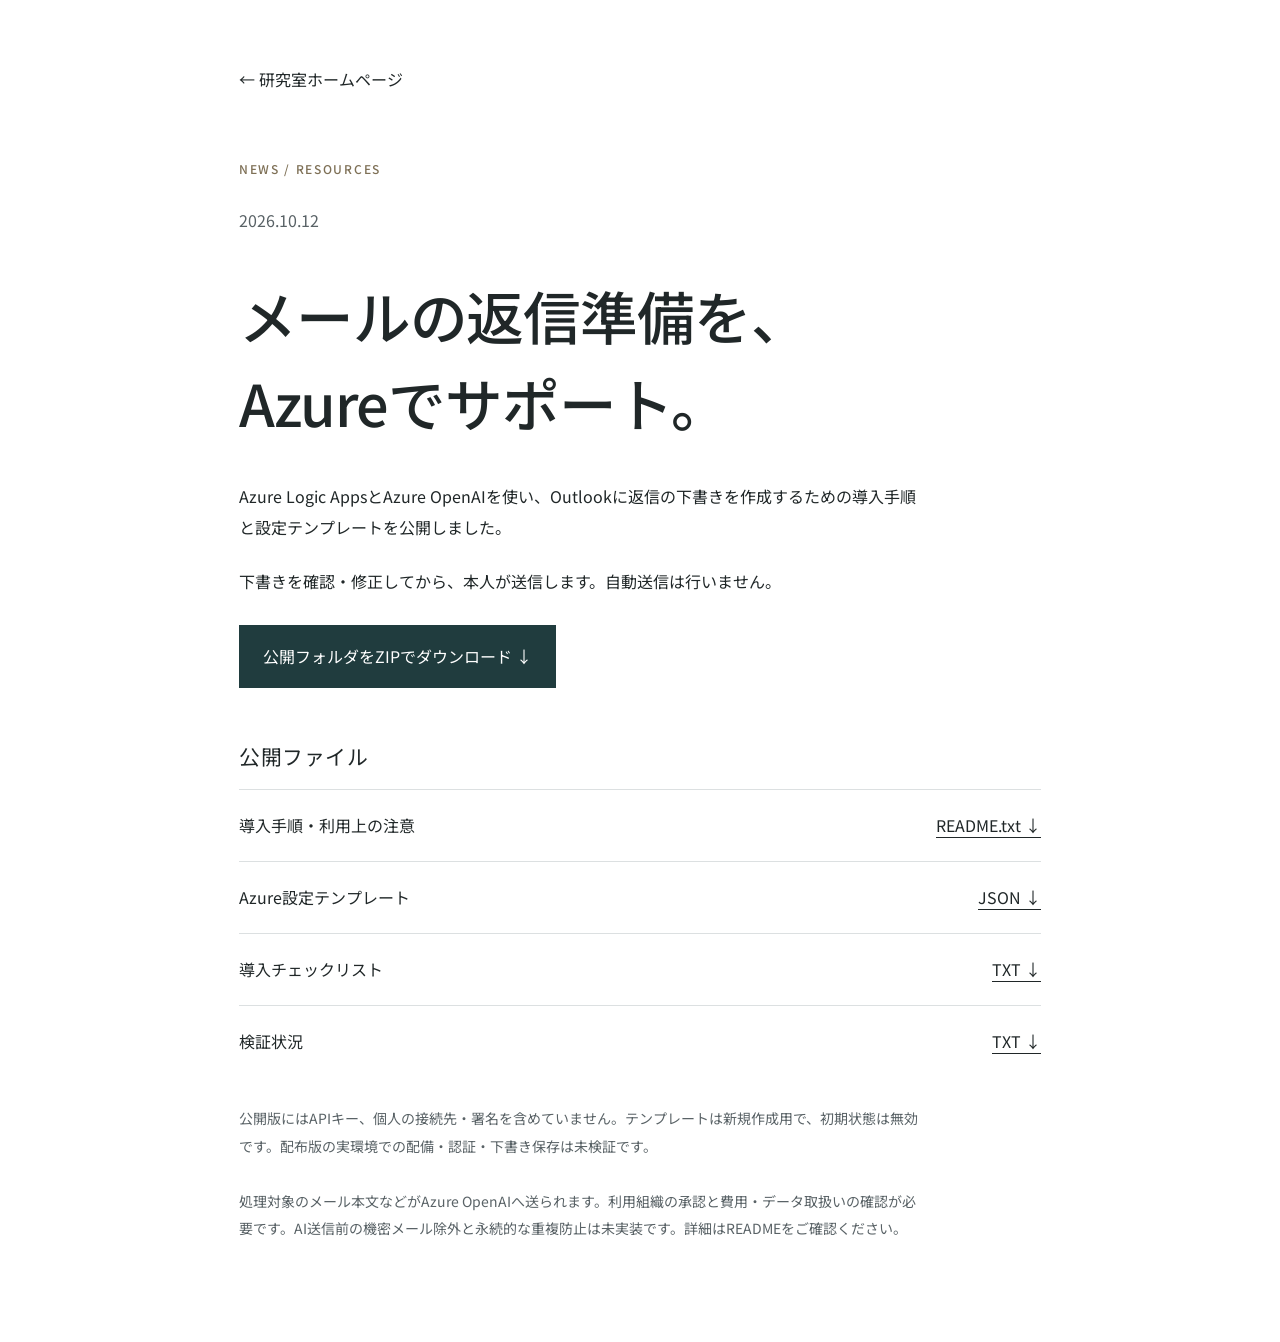
==== downloads/outlook-ai/index.html @ f576feb9 "Publish Azure Outlook draft setup resources and news" ====
<!doctype html><html lang="ja"><head><meta charset="utf-8"><meta name="viewport" content="width=device-width,initial-scale=1"><title>Azureによるメール返信下書き作成｜次世代工学研究室</title><link rel="stylesheet" href="../../assets/style.css"><style>body{background:#fff;color:#202728}main{max-width:850px;margin:auto;padding:64px 24px 100px}h1{font-family:inherit;font-weight:500;font-size:clamp(2rem,5vw,3.6rem);line-height:1.5;letter-spacing:-.02em;margin:36px 0}h2{font-size:1.3rem;margin:44px 0 16px}p{max-width:680px}.files{list-style:none;padding:0}.files li{border-top:1px solid #dce0e1;padding:20px 0;display:flex;justify-content:space-between;gap:20px}.files a{text-decoration:underline;text-underline-offset:5px}.note{font-size:.875rem;color:#596266;margin-top:28px}.download{background:#203c3e;color:white;border:0;padding:16px 24px;margin:28px 0 8px;font:inherit}small,time{color:#596266}a:focus-visible,button:focus-visible{outline:2px solid #17694c;outline-offset:5px}</style></head><body><main><a href="../../index.html#news">← 研究室ホームページ</a><p class="eyebrow" style="margin-top:64px">NEWS / RESOURCES</p><time datetime="2026-10-12">2026.10.12</time><h1>メールの返信準備を、<br>Azureでサポート。</h1><p>Azure Logic AppsとAzure OpenAIを使い、Outlookに返信の下書きを作成するための導入手順と設定テンプレートを公開しました。</p><p>下書きを確認・修正してから、本人が送信します。自動送信は行いません。</p><button class="download" id="download" type="button">公開フォルダをZIPでダウンロード ↓</button><p id="status" role="status" class="note"></p><h2>公開ファイル</h2><ul class="files"><li><span>導入手順・利用上の注意</span><a href="README.txt" download>README.txt ↓</a></li><li><span>Azure設定テンプレート</span><a href="azuredeploy.json" download>JSON ↓</a></li><li><span>導入チェックリスト</span><a href="checklist.txt" download>TXT ↓</a></li><li><span>検証状況</span><a href="validation.txt" download>TXT ↓</a></li></ul><p class="note">公開版にはAPIキー、個人の接続先・署名を含めていません。テンプレートは新規作成用で、初期状態は無効です。配布版の実環境での配備・認証・下書き保存は未検証です。</p><p class="note">処理対象のメール本文などがAzure OpenAIへ送られます。利用組織の承認と費用・データ取扱いの確認が必要です。AI送信前の機密メール除外と永続的な重複防止は未実装です。詳細はREADMEをご確認ください。</p></main><script src="download.js"></script></body></html>
---- assets/style.css ----
@font-face{font-family:NGE Sans;src:url('fonts/nge-sans.woff') format('woff');font-display:swap}@font-face{font-family:NGE Serif;src:url('fonts/nge-serif.woff') format('woff');font-display:swap}
:root{--bg:#101112;--surface:#191b1d;--ink:#f1f0eb;--muted:#b1b2b0;--accent:#c6b38c;--line:#383a3a;--max:1440px;color-scheme:dark}*{box-sizing:border-box}html{scroll-behavior:smooth;scroll-padding-top:110px}body{margin:0;background:var(--bg);color:var(--ink);font:400 1rem/1.95 'NGE Sans','Hiragino Kaku Gothic ProN','Yu Gothic',sans-serif;-webkit-font-smoothing:antialiased}a{color:inherit;text-decoration:none}button,input,textarea{font:inherit}button{cursor:pointer;color:inherit}button,a{-webkit-tap-highlight-color:transparent}a:focus-visible,button:focus-visible,input:focus-visible,textarea:focus-visible{outline:2px solid var(--accent);outline-offset:6px}img,video{display:block;max-width:100%}h1,h2,h3,p{margin:0}h1,h2{font-family:'NGE Serif','Yu Mincho',serif;font-weight:400;line-height:1.5;letter-spacing:.03em;white-space:pre-line}h1{font-size:clamp(3rem,6.2vw,6rem)}h2{font-size:clamp(2rem,3.3vw,3.4rem)}h3{font-size:1.35rem;font-weight:400;line-height:1.6}p+p{margin-top:1.4rem}.wrap{width:calc(100% - 128px);max-width:var(--max);margin-inline:auto}.section{padding-block:110px}.eyebrow{font:400 .75rem/1.7 'NGE Sans',sans-serif;letter-spacing:.17em;color:var(--accent);margin-bottom:1.6rem}.muted{color:var(--muted)}.site-header{position:relative;z-index:20;display:flex;align-items:center;gap:2rem;min-height:104px;margin-inline:48px;border-bottom:1px solid var(--line)}.brand{display:flex;gap:12px;align-items:center;flex-shrink:0}.brand-logo{width:40px;height:38px;object-fit:contain;filter:grayscale(1) brightness(0) invert(1)}.brand-name{font-size:.95rem;letter-spacing:.07em}.brand-name small{display:block;color:var(--muted);font-size:.625rem;letter-spacing:.16em}.site-header nav{display:flex;align-items:center;gap:1.7rem;margin-left:auto}.site-header nav a{font-size:.875rem;white-space:nowrap;padding:12px 0;position:relative}.site-header nav a:after{content:'';position:absolute;left:0;bottom:4px;width:100%;height:1px;background:var(--accent);transform:scaleX(0);transform-origin:left;transition:transform .3s}.site-header nav a:hover:after,.site-header nav a[aria-current]:after{transform:scaleX(1)}.header-controls{display:flex;gap:8px}.lang-button,.menu-button{min-height:44px;min-width:44px;border:1px solid var(--line);background:transparent;padding:8px 12px;font-size:.875rem}.menu-button{display:none}.reading-progress{height:2px;position:fixed;inset:0 0 auto;background:var(--accent);z-index:50;transform:scaleX(0);transform-origin:left}.hero{padding:80px 0 52px}.hero-kicker{display:flex;justify-content:space-between}.hero h1{font-size:clamp(3rem,6.1vw,6.7rem);line-height:1.55;letter-spacing:.04em;margin:38px 0 54px}.hero h1>span{display:block}.hero-second{margin-left:17%}.hero-lower{display:grid;grid-template-columns:1fr 1.5fr auto;align-items:end;gap:3rem}.hero-lab{font-size:1rem}.hero-lab small{display:block;font-size:.625rem;letter-spacing:.2em;color:var(--accent);margin-top:10px}.hero-desc{font-size:.9rem;line-height:1.95;color:var(--muted);white-space:pre-line}.scroll-cue{display:flex;align-items:center;gap:20px;font-size:.625rem;letter-spacing:.15em}.scroll-line{display:block;width:1px;height:40px;background:var(--accent)}.film-section{margin-top:12px}.film-frame{width:calc(100% - 64px);margin:auto;background:#000;overflow:hidden}.film-frame video{width:100%;height:auto;aspect-ratio:16/9;object-fit:contain;background:#000}.film-caption{display:flex;align-items:center;justify-content:space-between;padding-block:18px;border-bottom:1px solid var(--line);font-size:.75rem;letter-spacing:.1em;color:var(--muted)}.film-actions{display:flex;gap:16px}.film-actions button{border:0;background:transparent;font-size:.875rem;padding:6px 8px;letter-spacing:0}.film-actions button:hover{color:var(--accent)}.intro-section{display:grid;grid-template-columns:1fr 2fr;gap:4rem;padding-block:140px}.intro-section h2{margin-bottom:2rem}.intro-section>div>p{color:var(--muted);white-space:pre-line}.text-link,.quiet-link{display:inline-block;border-bottom:1px solid var(--accent);padding:8px 0;font-size:.875rem;margin-top:24px;transition:color .2s}.text-link:hover,.quiet-link:hover{color:var(--accent)}.button{display:inline-flex;justify-content:center;align-items:center;min-height:52px;padding:12px 28px;border:1px solid var(--accent);border-radius:0;background:var(--accent);color:#121313;font-size:.875rem;line-height:1.6;transition:background .25s,color .25s}.button:hover{background:#e0cfac}.button.outline{background:transparent;color:var(--ink);border-color:#66665f}.button.outline:hover{background:var(--ink);color:var(--bg)}.research-showcase{background:#eaeae4;color:#1a1b1c;--muted:#555958;--line:#c9ccca;--accent:#766345}.section-heading{display:flex;align-items:flex-end;justify-content:space-between;gap:3rem;margin-bottom:60px}.section-heading>p{color:var(--muted);white-space:pre-line;font-size:.9375rem}.field-grid-home{display:grid;grid-template-columns:repeat(3,minmax(0,1fr));gap:34px}.field-image{overflow:hidden;background:#d6d8d4;aspect-ratio:4/3}.field-image img{width:100%;height:100%;object-fit:cover;transition:transform .7s ease}.field-card:nth-child(n+2) .field-image img{object-fit:contain;padding:22px;background:#fff}.field-card:hover .field-image img{transform:scale(1.035)}.field-meta{display:flex;justify-content:space-between;font-size:.75rem;letter-spacing:.12em;border-bottom:1px solid var(--line);padding:23px 0 14px;color:#6a5b42}.field-card h3{font-family:'NGE Serif',serif;font-size:1.7rem;margin:22px 0 14px}.field-card p{color:var(--muted);font-size:.9375rem}.field-more{display:inline-block;font-size:.875rem;border-bottom:1px solid #888;margin-top:24px;padding-bottom:5px}.faculty-teaser{display:grid;grid-template-columns:1.15fr 1fr;align-items:center;gap:9%}.faculty-teaser img{width:100%;height:auto;filter:saturate(.8)}.faculty-teaser p:not(.eyebrow){color:var(--muted);margin-top:20px}.motaro-panel{display:grid;grid-template-columns:1fr 1.4fr;gap:10%;align-items:center;border-top:1px solid var(--line)}.motaro-panel img{width:270px;height:auto;justify-self:center}.motaro-panel p:not(.eyebrow){color:var(--muted);margin:26px 0}.reception-promo{display:flex;align-items:center;justify-content:space-between;gap:3rem;padding:40px 0;border-top:1px solid var(--line);margin-bottom:100px}.reception-promo h2{font-family:inherit;font-size:1.5rem;margin-bottom:12px}.reception-promo .eyebrow{margin-bottom:10px}.reception-promo p:not(.eyebrow){color:var(--muted)}.reception-promo .button{flex-shrink:0}.site-footer{background:#080909;border-top:1px solid var(--line);padding:72px 0 28px}.footer-top{display:flex;align-items:center;justify-content:space-between;gap:3rem;padding-bottom:70px}.footer-logo{width:58px;height:auto;filter:grayscale(1) brightness(0) invert(1);margin-bottom:28px}.footer-top h2{font-family:inherit;font-size:1.8rem}.footer-top .eyebrow{margin:16px 0}.footer-top .muted{font-size:.875rem;margin-top:16px}.footer-philosophy{font-family:'NGE Serif',serif;font-size:1.3rem}.footer-bottom{display:flex;justify-content:space-between;gap:2rem;border-top:1px solid var(--line);padding-top:24px;font-size:.75rem;color:var(--muted)}.page-heading{padding:90px 0 70px;border-bottom:1px solid var(--line);margin-bottom:42px}.page-heading h1{margin:24px 0}.page-lead{font-size:1.125rem;color:var(--muted);max-width:50rem}.field-links{display:flex;gap:12px;flex-wrap:wrap;padding:0 0 32px}.pill{border:1px solid var(--line);padding:10px 22px;font-size:.875rem}.pill:hover{border-color:var(--accent);color:var(--accent)}.research-detail,.profile,.two-col{display:grid;grid-template-columns:1fr 1fr;gap:9%;border-top:1px solid var(--line)}.research-detail>*,.profile>*,.two-col>*{min-width:0}.research-detail .technical{font-size:.8rem;color:var(--accent);margin-top:30px}.detail-copy .intro-text{color:var(--muted);margin-bottom:35px}.detail-line{border-top:1px solid var(--line);padding:24px 0}.detail-line h3{font-size:.9375rem;color:var(--accent);margin-bottom:10px}.detail-line p{color:var(--muted)}.profile-name h2{font-size:3.5rem;margin-bottom:24px}.profile-name .detail-line{margin-top:24px}.profile-name .text-link+.text-link{margin-left:24px}.faculty-photo{width:100%;height:auto}.source-note,.paper-meta{font-size:.8rem;color:var(--muted);line-height:1.9}.source-note .text-link{margin-left:16px}.record-list{margin-top:35px}.record{display:grid;grid-template-columns:155px 1fr;gap:3rem;border-bottom:1px solid var(--line);padding:28px 0}.record-year{font-size:.875rem;color:var(--accent)}.record h3{font-size:1.125rem;overflow-wrap:anywhere}.record .muted{font-size:.9375rem;margin-top:8px}.record .text-link{margin-top:12px}.record-badge{display:inline-block;border:1px solid var(--line);padding:2px 9px;font-size:.75rem;color:var(--accent);margin-bottom:12px}.paper-grid{display:grid;gap:0}.paper-card{display:grid;grid-template-columns:180px 1fr;gap:48px;padding:40px 0;border-top:1px solid var(--line)}.paper-card img{width:100%;height:auto}.paper-card h3{font-size:1.5rem;margin-bottom:20px}.paper-card p{color:var(--muted)}.paper-meta{margin-top:16px}.publications section[id] h2{margin-bottom:35px}.two-col p:not(.eyebrow){color:var(--muted)}.two-col h2+p{margin-top:24px}.project-grid{display:grid;grid-template-columns:repeat(3,1fr);gap:32px;margin-top:40px}.project-card{padding:32px 0;border-top:1px solid var(--line)}.project-card h3{margin-bottom:16px}.project-card p{color:var(--muted)}.skill-list{list-style:none;margin:0;padding:0}.skill-list li{padding:18px 0;border-bottom:1px solid var(--line)}.skill-list li:first-child{border-top:1px solid var(--line)}.skill-list+p{margin-top:30px}.inline-cta{display:flex;align-items:center;justify-content:space-between;gap:24px;padding:32px 0 80px}.contact-panel{border:1px solid var(--line);background:var(--surface);padding:40px;overflow-wrap:anywhere}.contact-panel h2{font-size:1.65rem;margin-bottom:26px}.contact-panel p+p{margin-top:8px}.contact-address{font-size:.9375rem}.skip-link{position:fixed;top:-200px;left:20px;background:var(--accent);color:#000;padding:16px;z-index:100}.skip-link:focus{top:20px}[hidden]{display:none!important}.js-motion .reveal{opacity:0;transform:translateY(22px);transition:opacity .85s,transform .85s}.js-motion .reveal.visible{opacity:1;transform:none}
@media(min-width:1700px){.film-frame{max-width:1700px}}
@media(max-width:1200px){.site-header{margin-inline:32px;gap:20px}.site-header nav{gap:16px}.brand-name{font-size:.85rem}.brand-logo{width:32px}.wrap{width:calc(100% - 80px)}.hero-lower{gap:24px}.hero h1{font-size:6.6vw}.field-grid-home{gap:24px}.field-card h3{font-size:1.45rem}}
@media(max-width:1000px){.site-header{flex-wrap:wrap;padding-block:22px;min-height:90px}.header-controls{margin-left:auto}.menu-button{display:block}.site-header nav{display:none;order:3;width:100%;margin:0;padding:20px 0;flex-direction:column;align-items:stretch}.site-header nav.open{display:flex}.site-header nav a{font-size:1rem;padding:10px}.hero{padding-top:60px}.hero-lower{grid-template-columns:1fr 1.5fr}.scroll-cue{display:none}.hero h1{margin-top:32px;margin-bottom:48px}.intro-section{grid-template-columns:1fr 2fr;gap:30px}.section{padding-block:80px}.field-grid-home{gap:20px}.field-image{aspect-ratio:1}.field-card h3{font-size:1.3rem}.section-heading{align-items:start}.reception-promo{margin-bottom:70px}.brand-name{font-size:1rem}}
@media(max-width:700px){html{scroll-padding-top:24px}.wrap{width:calc(100% - 40px)}.site-header{margin-inline:20px;gap:10px;padding-block:18px;min-height:82px}.brand-name{font-size:.8rem;letter-spacing:.02em}.brand-name small{font-size:.55rem;letter-spacing:.1em}.brand{gap:8px}.brand-logo{width:30px;height:32px}.lang-button,.menu-button{font-size:.75rem;padding:8px}.hero{padding:40px 0 32px}.hero-kicker{display:block}.hero-kicker .eyebrow{font-size:.625rem;margin-bottom:6px}.hero-kicker .eyebrow:last-child{color:var(--muted)}.hero h1{font-size:clamp(1.8rem,7.3vw,3rem);line-height:1.75;letter-spacing:.02em;margin:32px 0}.hero-second{margin-left:6%}.hero-lower{grid-template-columns:1fr;gap:20px}.hero-lab{font-size:.875rem}.hero-lab small{display:none}.hero-desc{font-size:.875rem;margin:0}.film-frame{width:100%}.film-caption{flex-direction:column;align-items:start;gap:12px;padding-block:16px;font-size:.625rem}.film-actions{gap:12px}.film-actions button{padding:6px 0;min-height:44px}.section{padding-block:64px}h2{font-size:1.85rem}.intro-section,.faculty-teaser,.motaro-panel,.research-detail,.two-col,.profile{grid-template-columns:1fr;gap:28px}.intro-section .eyebrow{margin-bottom:0}.intro-section>div>p{white-space:normal}.section-heading{display:block;margin-bottom:32px}.section-heading>p{margin-top:20px}.field-grid-home{grid-template-columns:1fr;gap:48px}.field-image{aspect-ratio:4/3}.field-card h3{font-size:1.6rem}.field-meta{padding-top:18px}.field-card:nth-child(n+2) .field-image img{padding:26px}.faculty-teaser{gap:36px}.motaro-panel img{width:210px;order:2}.motaro-panel{gap:40px}.reception-promo{flex-direction:column;align-items:start;gap:24px;padding-block:32px;margin-bottom:60px}.reception-promo h2{font-size:1.3rem}.reception-promo p{font-size:.9375rem}.site-footer{padding-top:48px}.footer-top{flex-direction:column;align-items:start;gap:32px;padding-bottom:40px}.footer-top h2{font-size:1.4rem}.footer-bottom{flex-direction:column;gap:12px}.page-heading{padding:55px 0 36px;margin-bottom:32px}.page-heading h1{font-size:clamp(2rem,8vw,3rem);overflow-wrap:anywhere}.page-lead{font-size:1rem}.project-grid{grid-template-columns:1fr;gap:10px}.record{grid-template-columns:1fr;gap:10px}.paper-card{grid-template-columns:90px 1fr;gap:20px;padding-block:30px}.paper-card h3{font-size:1.125rem}.paper-card p{font-size:.9375rem}.paper-card .eyebrow{font-size:.625rem}.profile-name h2{font-size:2.7rem}.profile-name .text-link+.text-link{display:table;margin-left:0}.contact-panel{padding:26px}.inline-cta{flex-direction:column;align-items:start}.field-links{gap:8px}.pill{padding:8px 14px}.footer-bottom p{overflow-wrap:anywhere}}
@media(max-width:370px){.brand-name small{display:none}.brand-logo{width:24px}.brand-name{font-size:.72rem}.header-controls{gap:4px}.site-header{margin-inline:16px}.paper-card{grid-template-columns:1fr}.paper-card>a{width:100px}}
@media(prefers-reduced-motion:reduce){html{scroll-behavior:auto}*,*:before,*:after{animation:none!important;transition:none!important}.js-motion .reveal{opacity:1;transform:none}}
@media print{body{background:#fff;color:#000}.site-header,.reading-progress,.site-footer,.film-section{display:none}.section{padding-block:30px}.wrap{width:100%}.js-motion .reveal{opacity:1;transform:none}.muted,p{color:#333!important}.research-showcase{background:#fff}.page-heading{padding-top:0}}

/* White editorial design: image-led landing, shared across every page. */
:root{--bg:#fff;--surface:#f5f6f6;--ink:#20272c;--muted:#646e73;--accent:#7e7056;--line:#dce0e1;color-scheme:light}
.site-header{border-color:var(--line)}.brand-logo,.footer-logo{filter:none}.site-header nav a:after{background:#7e7056}.lang-button,.menu-button{background:#fff}.photo-hero{padding:54px 0 0}.hero-title-row{display:grid;grid-template-columns:1fr 240px;align-items:end;gap:40px;margin:28px 0 52px}.photo-hero h1{font-size:clamp(2.7rem,5.3vw,6rem);line-height:1.65;letter-spacing:.025em;margin:0}.photo-hero h1>span:last-child{margin-left:14%}.hero-side{padding-bottom:12px}.hero-side p{font-size:.875rem;color:var(--muted);white-space:pre-line;line-height:2}.hero-side .scroll-cue{margin-top:34px;font-size:.625rem;display:flex}.hero-visual{position:relative;margin:0 32px;overflow:hidden;background:#08131f;border-radius:2px}.hero-visual>img{width:100%;height:auto;aspect-ratio:1672/941;object-fit:contain}.visual-label{position:absolute;left:5%;top:14%;display:flex;flex-direction:column;gap:12px;color:#e3e9ef;font-size:clamp(.6rem,1vw,.875rem);letter-spacing:.2em}.hero-visual figcaption{position:absolute;left:5%;bottom:20px;color:#d4dce3;font-size:.75rem}.image-bottom{display:flex;justify-content:space-between;align-items:center;padding:23px 0;border-bottom:1px solid var(--line)}.image-bottom p{font-size:.875rem;letter-spacing:.08em}.image-bottom>span{font-size:.625rem;letter-spacing:.18em;color:var(--muted)}.vision-section{display:grid;grid-template-columns:1fr 1.15fr;gap:13%;align-items:center;padding-block:145px}.vision-image{max-width:390px;width:100%;justify-self:center}.vision-image img{width:100%;height:auto;border-radius:180px 180px 3px 3px}.vision-copy h2{font-size:clamp(2rem,3.2vw,3.5rem);margin-bottom:32px}.vision-copy p:not(.eyebrow){color:var(--muted);max-width:34rem}.vision-copy .vision-lead{white-space:pre-line;color:var(--ink)!important;font-size:1.125rem;line-height:2}.vision-tags{display:flex;flex-wrap:wrap;gap:22px;border-top:1px solid var(--line);margin-top:32px;padding-top:22px;font-size:.625rem;letter-spacing:.15em;color:#68737b}.research-showcase{background:#f5f6f6;color:var(--ink);--muted:#646e73;--line:#dce0e1;--accent:#7e7056}.field-image{background:#eceff0}.field-meta{color:var(--accent)}.button{background:#25353d;color:#fff;border-color:#25353d;border-radius:30px}.button:hover{background:#405661;color:#fff}.button.outline{background:transparent;color:var(--ink);border-color:#aab2b4}.button.outline:hover{background:#25353d;color:#fff}.secondary-film{padding-block:100px}.secondary-film .film-frame{width:100%;max-width:1000px}.secondary-film .film-caption{max-width:1000px;margin-inline:auto}.secondary-film .film-actions button{color:var(--ink)}.secondary-film .section-heading{margin-bottom:40px}.faculty-teaser{border-top:1px solid var(--line)}.site-footer{background:#f3f4f4;border-top:1px solid var(--line)}.skip-link{background:#25353d;color:#fff}.contact-panel{background:#f6f7f7}.field-card:hover .field-more{color:#526d7e}.film-actions button:hover{color:#7e7056}.hero-visual img{will-change:transform}
@media(min-width:1700px){.hero-visual{max-width:1600px;margin-inline:auto}}
@media(max-width:1100px){.hero-title-row{grid-template-columns:1fr 190px;gap:28px}.photo-hero h1{font-size:5.2vw}.vision-section{gap:9%}.vision-image{max-width:330px}}
@media(max-width:700px){.photo-hero{padding-top:30px}.hero-title-row{grid-template-columns:1fr;margin:26px 0 28px;gap:20px}.photo-hero h1{font-size:clamp(1.8rem,7vw,3rem);line-height:1.7;letter-spacing:.015em}.photo-hero h1>span:last-child{margin-left:6%}.hero-side{padding:0}.hero-side p{font-size:.875rem;white-space:normal;max-width:26rem}.hero-side .scroll-cue{display:none}.hero-visual{margin:0 12px;border-radius:1px}.visual-label{font-size:.5rem;letter-spacing:.1em;gap:5px;top:12%;left:5%}.hero-visual figcaption{font-size:.625rem;bottom:10px}.image-bottom{align-items:start;gap:16px;padding-block:18px}.image-bottom p{font-size:.8rem}.image-bottom>span{font-size:.55rem;text-align:right;max-width:110px}.vision-section{grid-template-columns:1fr;gap:42px;padding-block:70px}.vision-image{max-width:230px;order:2}.vision-copy h2{font-size:2rem;margin-bottom:24px}.vision-copy .vision-lead{font-size:1rem}.vision-tags{gap:16px}.secondary-film{padding-block:64px}.secondary-film .film-caption{gap:8px}.secondary-film .film-frame{width:100%}}

/* One complete Japanese family, consistent metrics throughout the site. */
@font-face{font-family:'Lab Sans';src:url('fonts/noto-sans-jp-full.woff') format('woff');font-style:normal;font-weight:100 900;font-display:swap}
:root{--font-lab:'Lab Sans','Hiragino Kaku Gothic ProN','Yu Gothic',sans-serif}
body,button,input,textarea,select,h1,h2,h3,.eyebrow,.field-card h3,.footer-philosophy,.footer-top h2,.reception-promo h2{font-family:var(--font-lab)}
body{font-weight:400;font-size:1rem;line-height:1.95;font-synthesis:none}h1,h2,h3{font-weight:400;font-synthesis:none;letter-spacing:.025em;line-height:1.55;word-break:normal;overflow-wrap:break-word}h1{font-weight:350}h2{font-weight:400}h3{font-weight:500}.eyebrow{font-weight:500;line-height:1.7;letter-spacing:.14em}.brand-name{font-weight:500;line-height:1.65}.brand-name small{font-weight:400;line-height:1.6}.button,.lang-button,.menu-button{font-weight:500}.photo-hero h1{font-weight:350;font-size:clamp(2.5rem,5.15vw,5.5rem);line-height:1.65;letter-spacing:.015em}.photo-hero h1>span:last-child{margin-left:0}.hero-title-row{align-items:center}.section-heading h2,.vision-copy h2{font-size:clamp(1.8rem,3.1vw,3.2rem);line-height:1.55}.field-card h3{font-size:1.5rem;line-height:1.6;min-height:2.4em}.field-meta{align-items:center}.field-card p{line-height:1.95}.record h3,.paper-card h3{line-height:1.7}.record{align-items:baseline}.record-year{line-height:1.7}.site-header nav a{line-height:1.6}.header-controls{align-items:center}.unified-visual{background:#fff;margin-inline:32px;overflow:hidden}.unified-visual>img{animation:lab-image-drift 20s ease-in-out infinite alternate;transform-origin:55% 55%;will-change:transform}.unified-visual.motion-paused>img{animation-play-state:paused}.unified-visual figcaption{color:#59666f;background:#ffffffcf;padding:3px 8px;left:28px;bottom:18px;line-height:1.7}.image-motion-toggle{position:absolute;right:28px;bottom:18px;background:#ffffffdf;color:#34434d;border:1px solid #c4ced3;border-radius:24px;padding:10px 18px;min-height:44px;font-size:.8125rem;line-height:1.5;backdrop-filter:blur(10px)}.image-motion-toggle:hover{background:#fff}.unified-approach{grid-template-columns:1fr 2fr;gap:7%;align-items:start;padding-block:110px}.unified-approach>.eyebrow{padding-top:10px}.vision-copy p:not(.eyebrow){max-width:44rem}.vision-copy h2{white-space:pre-line}.vision-tags{font-size:.75rem}.hero-side p{font-size:.9375rem}.image-bottom p{font-size:.9375rem}.footer-philosophy{font-size:1.2rem}.film-caption{line-height:1.7}
@keyframes lab-image-drift{from{transform:scale(1) translate3d(0,0,0)}to{transform:scale(1.025) translate3d(-.35%,-.25%,0)}}
@media(max-width:1000px){.site-header nav a{font-size:1rem}.hero-title-row{grid-template-columns:1fr 190px}.photo-hero h1{font-size:5vw}}
@media(max-width:700px){.hero-title-row{grid-template-columns:1fr;gap:22px}.photo-hero h1{font-size:clamp(1.75rem,6.8vw,3rem);line-height:1.7;letter-spacing:0}.section-heading h2,.vision-copy h2{font-size:1.8rem}.unified-visual{margin-inline:0}.unified-visual figcaption{position:relative;left:auto;bottom:auto;background:#fff;padding:14px 20px 0;font-size:.6875rem;max-width:calc(100% - 125px);min-height:60px}.image-motion-toggle{bottom:8px;right:16px;font-size:.75rem;padding:10px 14px}.unified-approach{grid-template-columns:1fr;gap:22px;padding-block:64px}.unified-approach>.eyebrow{padding:0;margin:0}.field-card h3{min-height:0;font-size:1.5rem}.brand-name{font-size:.8rem}.image-bottom p{font-size:.8125rem}.vision-tags{font-size:.625rem}.hero-side p{font-size:.875rem}.record{align-items:start}}
@media(prefers-reduced-motion:reduce){.unified-visual>img{animation:none!important;transform:none!important;will-change:auto}.image-motion-toggle{display:none}}

/* Image-led home: fewer captions, broad photography, quiet navigation. */
.index .hero-kicker{justify-content:flex-start}.index .hero-title-row{grid-template-columns:1fr auto}.index .hero-side p{font-size:.75rem;letter-spacing:.1em;max-width:200px;color:var(--muted)}.index .photo-hero{padding-top:40px}.index .photo-hero h1{font-size:clamp(2.5rem,5vw,5.5rem)}.index .hero-title-row{margin-bottom:24px}.visual-research{padding-block:120px 70px}.visual-research-scene{position:relative;background:#fafbfc;overflow:hidden}.visual-research-scene>img{width:100%;height:auto;display:block}.visual-research-copy{position:absolute;top:14%;left:5%;max-width:46%}.visual-research-copy h2{font-size:clamp(1.6rem,3vw,3.1rem);line-height:1.6}.visual-research-copy .eyebrow{margin-bottom:14px}.visual-research-copy .text-link{margin-top:20px}.concept-caption{font-size:.75rem;color:var(--muted);text-align:right;margin-top:12px}.index .secondary-film{padding-block:70px 90px}.index .secondary-film .section-heading{align-items:center;max-width:1000px;margin-inline:auto;margin-bottom:28px}.index .secondary-film h2{font-size:clamp(1.6rem,2.4vw,2.5rem)}.film-label{font-size:.75rem;letter-spacing:.14em;color:var(--muted)}.home-links{display:grid;grid-template-columns:1fr 1fr;gap:48px;padding-block:35px 100px}.home-link-tile{display:block;min-width:0}.home-link-image{aspect-ratio:4/3;overflow:hidden;background:#f7f9fa}.home-link-image img{width:100%;height:100%;object-fit:cover;transition:transform .7s}.students-tile .home-link-image img{object-fit:contain;padding:7%;background:#f5f8fa}.home-link-tile:hover img{transform:scale(1.025)}.home-link-label{display:flex;justify-content:space-between;align-items:baseline;gap:18px;padding-top:22px}.home-link-label>span{font-size:.75rem;letter-spacing:.1em;color:var(--muted)}.home-link-label h2{font-size:clamp(1rem,1.6vw,1.6rem);font-weight:400}.home-contact{display:flex;justify-content:space-between;gap:24px;border-top:1px solid var(--line);padding-block:32px;margin-bottom:65px}.home-contact a{font-size:1rem;padding:8px 0;border-bottom:1px solid transparent}.home-contact a:hover{border-color:var(--ink)}.site-footer{padding:44px 0 24px}.footer-top{padding-bottom:36px}.footer-logo{width:44px;margin-bottom:18px}.footer-top h2{font-size:1.4rem}.footer-top .muted{margin-top:8px}
@media(max-width:900px){.home-links{gap:28px}.home-link-label{display:block}.home-link-label h2{margin-top:10px}.visual-research-copy{top:9%}}
@media(max-width:700px){.index .hero-title-row{grid-template-columns:1fr;gap:16px}.index .photo-hero h1{font-size:clamp(1.75rem,6.8vw,3rem)}.index .hero-side p{font-size:.625rem;max-width:none}.visual-research{padding-block:64px 30px}.visual-research-copy{position:static;padding:24px 0 0;max-width:100%;background:#fff}.visual-research-copy h2{font-size:1.8rem}.visual-research-copy .eyebrow{margin-bottom:8px}.visual-research-copy .text-link{margin-top:12px}.concept-caption{text-align:left;font-size:.6875rem;margin-top:16px}.index .secondary-film{padding-block:45px}.index .secondary-film .section-heading{display:flex;gap:20px}.index .secondary-film h2{font-size:1.5rem}.film-label{font-size:.625rem}.home-links{grid-template-columns:1fr;gap:44px;padding-block:24px 56px}.home-link-label{display:flex;align-items:baseline}.home-link-label h2{margin:0;font-size:1.15rem}.home-link-label>span{font-size:.625rem}.home-contact{flex-direction:column;align-items:flex-start;gap:16px;margin-bottom:35px}.home-contact a{font-size:.9375rem}.footer-top h2{font-size:1.3rem}}

/* Research illustration below the animated main visual. */
.index .visual-research-copy{position:static;max-width:none;margin-bottom:28px;background:transparent;padding:0}
.index .visual-research-copy h2{font-size:clamp(1.6rem,3vw,3.1rem)}
.index .research-illustration{margin:0}
.index .research-illustration>img{width:100%;height:auto;aspect-ratio:1672/941;object-fit:contain}
.index .concept-caption{line-height:1.8}
@media(max-width:700px){.index .visual-research-copy{margin-bottom:24px}.index .visual-research-copy h2{font-size:1.8rem}}

/* Meet Motaro: an invitation to students near the bottom of the home page. */
.home-motaro{display:grid;grid-template-columns:minmax(0,.85fr) minmax(0,1.55fr);align-items:center;gap:10%;border-top:1px solid var(--line);padding-block:90px 100px}
.home-motaro-portrait{display:flex;justify-content:center}
.home-motaro-portrait img{width:100%;max-width:380px;height:auto;object-fit:contain}
.home-motaro-copy{min-width:0}
.home-motaro-copy .eyebrow{color:#008b96;margin-bottom:24px}
.home-motaro-copy h2{font-size:clamp(1.9rem,3.2vw,3.2rem);line-height:1.65;margin-bottom:26px}
.home-motaro-description{color:var(--muted);line-height:2;max-width:46rem}
.home-motaro .home-motaro-button{margin-top:30px;min-width:180px;border-color:#8baeb1;font-weight:500}
@media(max-width:900px){.home-motaro{gap:7%;grid-template-columns:minmax(0,.85fr) minmax(0,1.4fr);padding-block:70px}.home-motaro-copy h2{font-size:clamp(1.7rem,3.5vw,2.5rem)}}
@media(max-width:700px){.home-motaro{grid-template-columns:1fr;gap:32px;padding-block:55px 65px}.home-motaro-portrait img{max-width:260px}.home-motaro-copy .eyebrow{margin-bottom:16px}.home-motaro-copy h2{font-size:clamp(1.5rem,6vw,2rem);margin-bottom:20px}.home-motaro-description{font-size:.9375rem}.home-motaro .home-motaro-button{margin-top:24px}}

/* General consultation actions: shared by every page. */
.cta-pair{display:flex;flex-wrap:wrap;gap:12px;margin-top:20px}.cta.cta-booking{background:#b52c65;border-color:#b52c65;color:#fff}.cta.cta-contact{background:#17694c;border-color:#17694c;color:#fff}.cta{gap:9px;white-space:nowrap;font-weight:500}.cta svg{width:21px;height:21px;flex:none}.cta.cta-booking:hover{background:#942151;border-color:#942151}.cta.cta-contact:hover{background:#105139;border-color:#105139}.cta:focus-visible{outline:3px solid #273c51;outline-offset:4px}.site-header nav .cta{padding:11px 16px;font-size:.8rem;min-height:44px}.site-header nav .cta:after{display:none}.site-header{gap:18px}.site-header nav{gap:18px}.hero-consult{max-width:920px;margin-bottom:30px}.hero-consult>p{font-size:.9375rem}.hero-consult .consult-note{font-size:.8125rem;color:var(--muted);margin-top:8px}.cta-hint{font-size:.75rem!important;color:var(--muted);margin-top:12px!important;line-height:1.8}.hero-consult .cta{min-width:180px}.home-contact .cta{padding:12px 28px}.mobile-cta{display:none}.reception-card>.cta{margin-top:20px}.reception-card .reception-help{margin-top:14px}
@media(min-width:1001px) and (max-width:1250px){.site-header{margin-inline:24px;gap:12px}.site-header nav{gap:12px}.site-header nav a{font-size:.75rem}.site-header nav .cta{padding:10px;font-size:.75rem}.brand-name{font-size:.8rem}.brand-logo{width:32px}.brand{gap:8px}}
@media(max-width:1000px){body{padding-bottom:calc(82px + env(safe-area-inset-bottom,0px))}.mobile-cta{display:flex;position:fixed;inset:auto 0 0;z-index:40;gap:10px;padding:12px 16px calc(12px + env(safe-area-inset-bottom,0px));background:#fffffff5;border-top:1px solid #dce0e1;box-shadow:0 -4px 20px #203d4910}.mobile-cta .cta{flex:1;min-width:0;padding:12px 8px;font-size:.875rem}.site-header nav .cta{justify-content:center}.hero-consult .cta{min-width:0;flex:1}.hero-consult{margin-bottom:24px}html{scroll-padding-bottom:100px}}
@media(max-width:700px){.index .photo-hero{padding-top:24px}.hero-kicker .eyebrow{margin-bottom:0}.index .hero-title-row{margin-top:18px;margin-bottom:16px}.hero-consult>p{font-size:.8125rem}.hero-consult .consult-note{font-size:.75rem}.hero-consult .cta-pair{gap:8px;margin-top:16px}.hero-consult .cta{padding:12px 10px;font-size:.8125rem}.cta-hint{font-size:.6875rem!important}.footer-top>.cta{align-self:flex-start}.reception-promo .cta-pair{flex-direction:column;align-items:flex-start}}
@media print{.mobile-cta{display:none}body{padding-bottom:0}}

/* v3: remove lower-page duplicate actions, contact stays at the far right. */
.home-contact,.mobile-cta,.inline-cta,.site-footer .cta{display:none!important}
@media(min-width:1001px){.site-header .header-controls{margin-left:auto}.site-header nav{margin-left:0}}
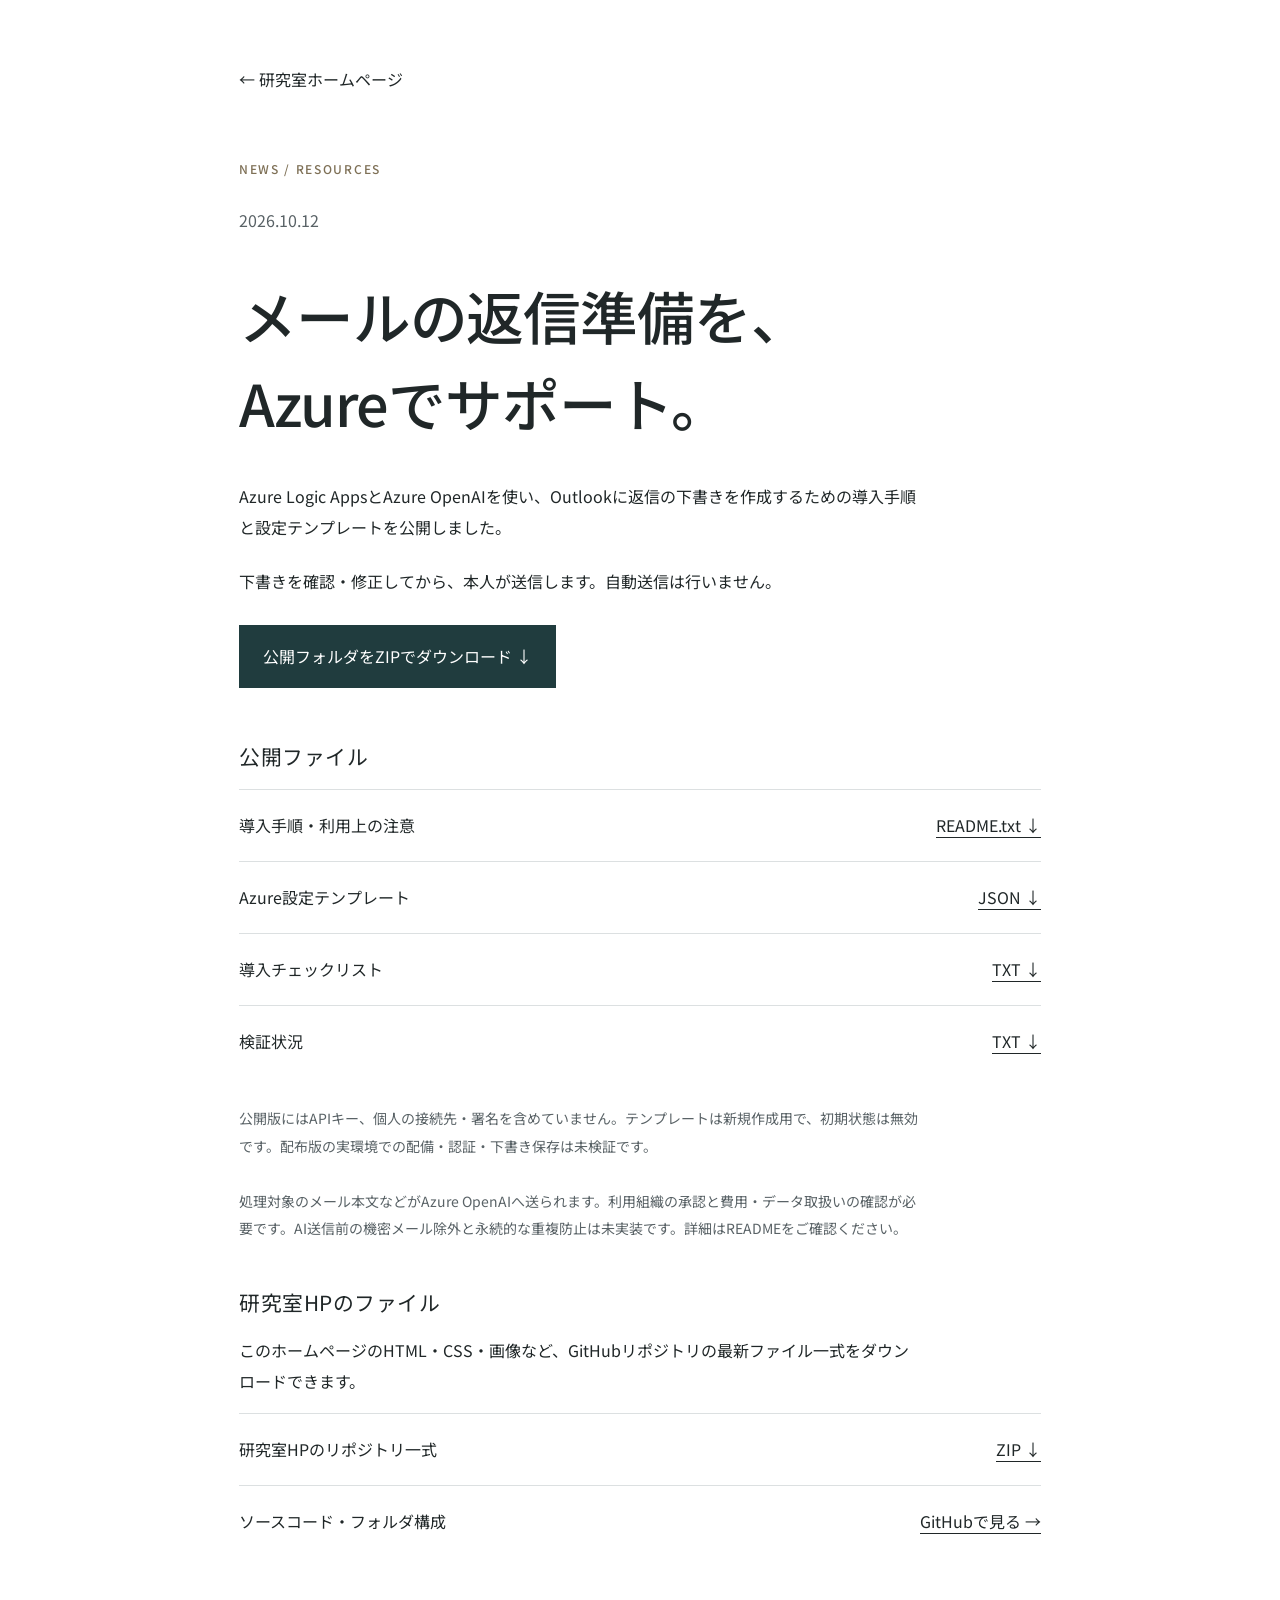
==== commit 6f10689f: "Add laboratory website repository download to news resources" ====
--- a/downloads/outlook-ai/index.html
+++ b/downloads/outlook-ai/index.html
@@ -1 +1 @@
-<!doctype html><html lang="ja"><head><meta charset="utf-8"><meta name="viewport" content="width=device-width,initial-scale=1"><title>Azureによるメール返信下書き作成｜次世代工学研究室</title><link rel="stylesheet" href="../../assets/style.css"><style>body{background:#fff;color:#202728}main{max-width:850px;margin:auto;padding:64px 24px 100px}h1{font-family:inherit;font-weight:500;font-size:clamp(2rem,5vw,3.6rem);line-height:1.5;letter-spacing:-.02em;margin:36px 0}h2{font-size:1.3rem;margin:44px 0 16px}p{max-width:680px}.files{list-style:none;padding:0}.files li{border-top:1px solid #dce0e1;padding:20px 0;display:flex;justify-content:space-between;gap:20px}.files a{text-decoration:underline;text-underline-offset:5px}.note{font-size:.875rem;color:#596266;margin-top:28px}.download{background:#203c3e;color:white;border:0;padding:16px 24px;margin:28px 0 8px;font:inherit}small,time{color:#596266}a:focus-visible,button:focus-visible{outline:2px solid #17694c;outline-offset:5px}</style></head><body><main><a href="../../index.html#news">← 研究室ホームページ</a><p class="eyebrow" style="margin-top:64px">NEWS / RESOURCES</p><time datetime="2026-10-12">2026.10.12</time><h1>メールの返信準備を、<br>Azureでサポート。</h1><p>Azure Logic AppsとAzure OpenAIを使い、Outlookに返信の下書きを作成するための導入手順と設定テンプレートを公開しました。</p><p>下書きを確認・修正してから、本人が送信します。自動送信は行いません。</p><button class="download" id="download" type="button">公開フォルダをZIPでダウンロード ↓</button><p id="status" role="status" class="note"></p><h2>公開ファイル</h2><ul class="files"><li><span>導入手順・利用上の注意</span><a href="README.txt" download>README.txt ↓</a></li><li><span>Azure設定テンプレート</span><a href="azuredeploy.json" download>JSON ↓</a></li><li><span>導入チェックリスト</span><a href="checklist.txt" download>TXT ↓</a></li><li><span>検証状況</span><a href="validation.txt" download>TXT ↓</a></li></ul><p class="note">公開版にはAPIキー、個人の接続先・署名を含めていません。テンプレートは新規作成用で、初期状態は無効です。配布版の実環境での配備・認証・下書き保存は未検証です。</p><p class="note">処理対象のメール本文などがAzure OpenAIへ送られます。利用組織の承認と費用・データ取扱いの確認が必要です。AI送信前の機密メール除外と永続的な重複防止は未実装です。詳細はREADMEをご確認ください。</p></main><script src="download.js"></script></body></html>+<!doctype html><html lang="ja"><head><meta charset="utf-8"><meta name="viewport" content="width=device-width,initial-scale=1"><title>Azureによるメール返信下書き作成｜次世代工学研究室</title><link rel="stylesheet" href="../../assets/style.css"><style>body{background:#fff;color:#202728}main{max-width:850px;margin:auto;padding:64px 24px 100px}h1{font-family:inherit;font-weight:500;font-size:clamp(2rem,5vw,3.6rem);line-height:1.5;letter-spacing:-.02em;margin:36px 0}h2{font-size:1.3rem;margin:44px 0 16px}p{max-width:680px}.files{list-style:none;padding:0}.files li{border-top:1px solid #dce0e1;padding:20px 0;display:flex;justify-content:space-between;gap:20px}.files a{text-decoration:underline;text-underline-offset:5px}.note{font-size:.875rem;color:#596266;margin-top:28px}.download{background:#203c3e;color:white;border:0;padding:16px 24px;margin:28px 0 8px;font:inherit}small,time{color:#596266}a:focus-visible,button:focus-visible{outline:2px solid #17694c;outline-offset:5px}</style></head><body><main><a href="../../index.html#news">← 研究室ホームページ</a><p class="eyebrow" style="margin-top:64px">NEWS / RESOURCES</p><time datetime="2026-10-12">2026.10.12</time><h1>メールの返信準備を、<br>Azureでサポート。</h1><p>Azure Logic AppsとAzure OpenAIを使い、Outlookに返信の下書きを作成するための導入手順と設定テンプレートを公開しました。</p><p>下書きを確認・修正してから、本人が送信します。自動送信は行いません。</p><button class="download" id="download" type="button">公開フォルダをZIPでダウンロード ↓</button><p id="status" role="status" class="note"></p><h2>公開ファイル</h2><ul class="files"><li><span>導入手順・利用上の注意</span><a href="README.txt" download>README.txt ↓</a></li><li><span>Azure設定テンプレート</span><a href="azuredeploy.json" download>JSON ↓</a></li><li><span>導入チェックリスト</span><a href="checklist.txt" download>TXT ↓</a></li><li><span>検証状況</span><a href="validation.txt" download>TXT ↓</a></li></ul><p class="note">公開版にはAPIキー、個人の接続先・署名を含めていません。テンプレートは新規作成用で、初期状態は無効です。配布版の実環境での配備・認証・下書き保存は未検証です。</p><p class="note">処理対象のメール本文などがAzure OpenAIへ送られます。利用組織の承認と費用・データ取扱いの確認が必要です。AI送信前の機密メール除外と永続的な重複防止は未実装です。詳細はREADMEをご確認ください。</p><section aria-labelledby="website-download-title"><h2 id="website-download-title">研究室HPのファイル</h2><p>このホームページのHTML・CSS・画像など、GitHubリポジトリの最新ファイル一式をダウンロードできます。</p><ul class="files"><li><span>研究室HPのリポジトリ一式</span><a href="https://github.com/quatroimage7-collab/nextgen-lab/archive/refs/heads/main.zip" aria-label="研究室HPのGitHubリポジトリ一式をZIPでダウンロード">ZIP ↓</a></li><li><span>ソースコード・フォルダ構成</span><a href="https://github.com/quatroimage7-collab/nextgen-lab">GitHubで見る →</a></li></ul></section></main><script src="download.js"></script></body></html>
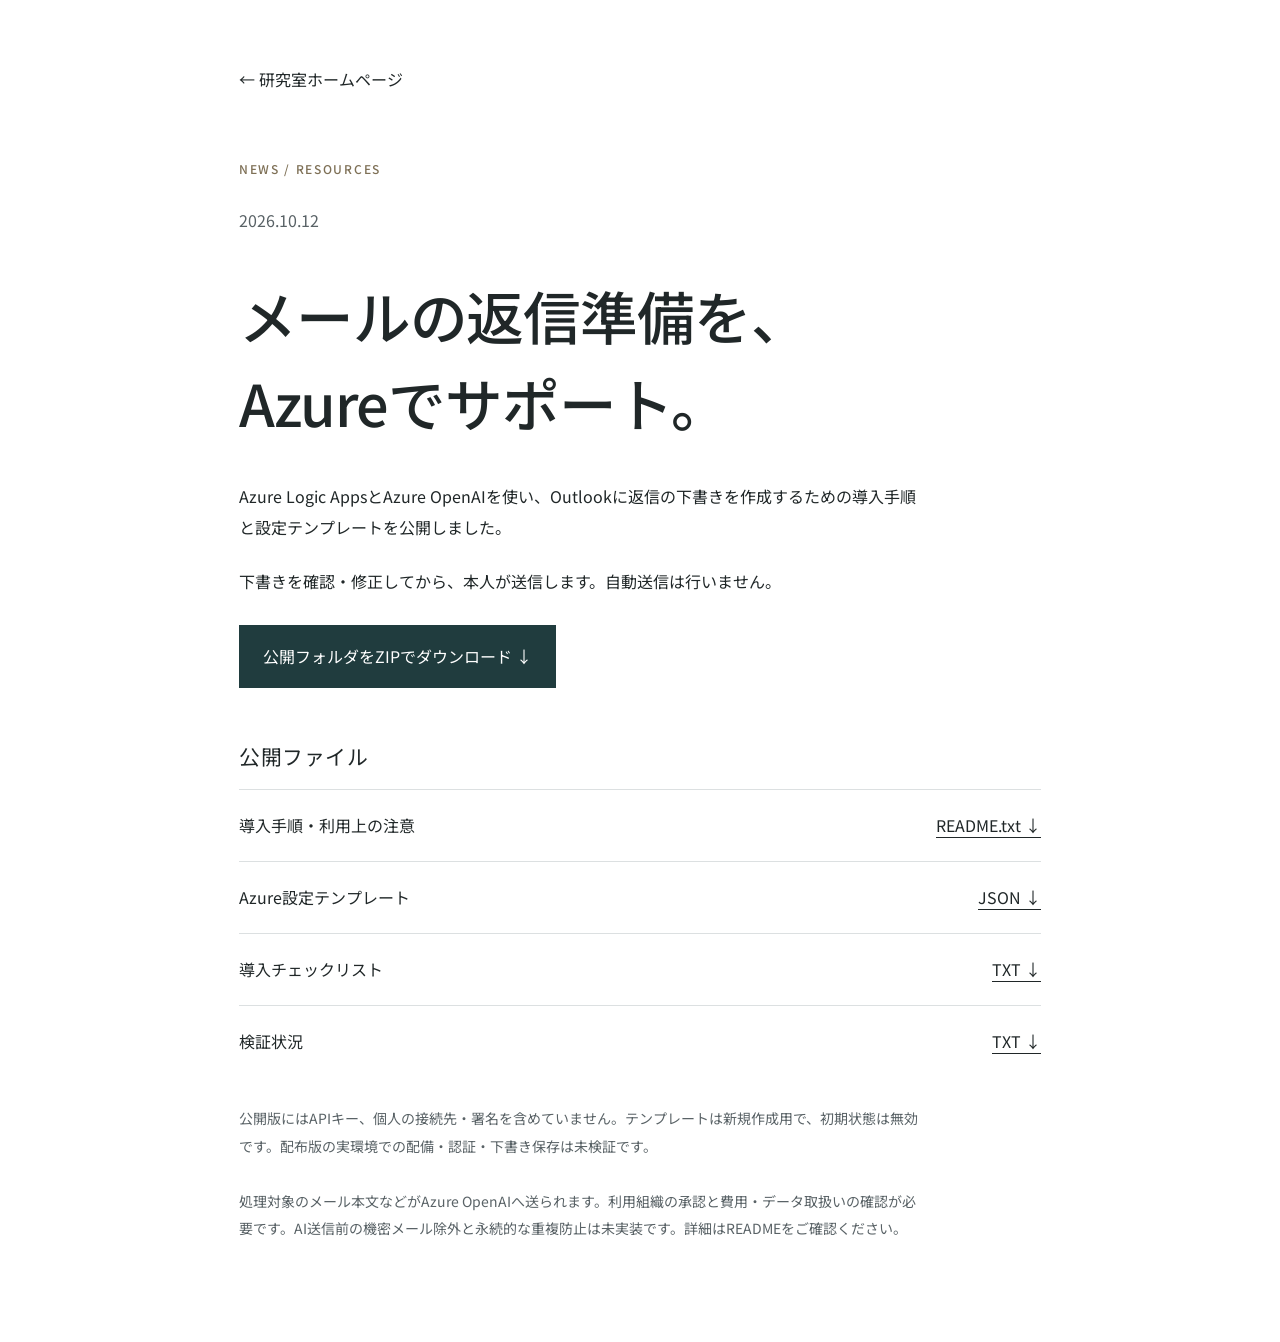
==== commit 2bc10cf6: "Separate website download announcement from Azure news" ====
--- a/downloads/outlook-ai/index.html
+++ b/downloads/outlook-ai/index.html
@@ -1 +1 @@
-<!doctype html><html lang="ja"><head><meta charset="utf-8"><meta name="viewport" content="width=device-width,initial-scale=1"><title>Azureによるメール返信下書き作成｜次世代工学研究室</title><link rel="stylesheet" href="../../assets/style.css"><style>body{background:#fff;color:#202728}main{max-width:850px;margin:auto;padding:64px 24px 100px}h1{font-family:inherit;font-weight:500;font-size:clamp(2rem,5vw,3.6rem);line-height:1.5;letter-spacing:-.02em;margin:36px 0}h2{font-size:1.3rem;margin:44px 0 16px}p{max-width:680px}.files{list-style:none;padding:0}.files li{border-top:1px solid #dce0e1;padding:20px 0;display:flex;justify-content:space-between;gap:20px}.files a{text-decoration:underline;text-underline-offset:5px}.note{font-size:.875rem;color:#596266;margin-top:28px}.download{background:#203c3e;color:white;border:0;padding:16px 24px;margin:28px 0 8px;font:inherit}small,time{color:#596266}a:focus-visible,button:focus-visible{outline:2px solid #17694c;outline-offset:5px}</style></head><body><main><a href="../../index.html#news">← 研究室ホームページ</a><p class="eyebrow" style="margin-top:64px">NEWS / RESOURCES</p><time datetime="2026-10-12">2026.10.12</time><h1>メールの返信準備を、<br>Azureでサポート。</h1><p>Azure Logic AppsとAzure OpenAIを使い、Outlookに返信の下書きを作成するための導入手順と設定テンプレートを公開しました。</p><p>下書きを確認・修正してから、本人が送信します。自動送信は行いません。</p><button class="download" id="download" type="button">公開フォルダをZIPでダウンロード ↓</button><p id="status" role="status" class="note"></p><h2>公開ファイル</h2><ul class="files"><li><span>導入手順・利用上の注意</span><a href="README.txt" download>README.txt ↓</a></li><li><span>Azure設定テンプレート</span><a href="azuredeploy.json" download>JSON ↓</a></li><li><span>導入チェックリスト</span><a href="checklist.txt" download>TXT ↓</a></li><li><span>検証状況</span><a href="validation.txt" download>TXT ↓</a></li></ul><p class="note">公開版にはAPIキー、個人の接続先・署名を含めていません。テンプレートは新規作成用で、初期状態は無効です。配布版の実環境での配備・認証・下書き保存は未検証です。</p><p class="note">処理対象のメール本文などがAzure OpenAIへ送られます。利用組織の承認と費用・データ取扱いの確認が必要です。AI送信前の機密メール除外と永続的な重複防止は未実装です。詳細はREADMEをご確認ください。</p><section aria-labelledby="website-download-title"><h2 id="website-download-title">研究室HPのファイル</h2><p>このホームページのHTML・CSS・画像など、GitHubリポジトリの最新ファイル一式をダウンロードできます。</p><ul class="files"><li><span>研究室HPのリポジトリ一式</span><a href="https://github.com/quatroimage7-collab/nextgen-lab/archive/refs/heads/main.zip" aria-label="研究室HPのGitHubリポジトリ一式をZIPでダウンロード">ZIP ↓</a></li><li><span>ソースコード・フォルダ構成</span><a href="https://github.com/quatroimage7-collab/nextgen-lab">GitHubで見る →</a></li></ul></section></main><script src="download.js"></script></body></html>+<!doctype html><html lang="ja"><head><meta charset="utf-8"><meta name="viewport" content="width=device-width,initial-scale=1"><title>Azureによるメール返信下書き作成｜次世代工学研究室</title><link rel="stylesheet" href="../../assets/style.css"><style>body{background:#fff;color:#202728}main{max-width:850px;margin:auto;padding:64px 24px 100px}h1{font-family:inherit;font-weight:500;font-size:clamp(2rem,5vw,3.6rem);line-height:1.5;letter-spacing:-.02em;margin:36px 0}h2{font-size:1.3rem;margin:44px 0 16px}p{max-width:680px}.files{list-style:none;padding:0}.files li{border-top:1px solid #dce0e1;padding:20px 0;display:flex;justify-content:space-between;gap:20px}.files a{text-decoration:underline;text-underline-offset:5px}.note{font-size:.875rem;color:#596266;margin-top:28px}.download{background:#203c3e;color:white;border:0;padding:16px 24px;margin:28px 0 8px;font:inherit}small,time{color:#596266}a:focus-visible,button:focus-visible{outline:2px solid #17694c;outline-offset:5px}</style></head><body><main><a href="../../index.html#news">← 研究室ホームページ</a><p class="eyebrow" style="margin-top:64px">NEWS / RESOURCES</p><time datetime="2026-10-12">2026.10.12</time><h1>メールの返信準備を、<br>Azureでサポート。</h1><p>Azure Logic AppsとAzure OpenAIを使い、Outlookに返信の下書きを作成するための導入手順と設定テンプレートを公開しました。</p><p>下書きを確認・修正してから、本人が送信します。自動送信は行いません。</p><button class="download" id="download" type="button">公開フォルダをZIPでダウンロード ↓</button><p id="status" role="status" class="note"></p><h2>公開ファイル</h2><ul class="files"><li><span>導入手順・利用上の注意</span><a href="README.txt" download>README.txt ↓</a></li><li><span>Azure設定テンプレート</span><a href="azuredeploy.json" download>JSON ↓</a></li><li><span>導入チェックリスト</span><a href="checklist.txt" download>TXT ↓</a></li><li><span>検証状況</span><a href="validation.txt" download>TXT ↓</a></li></ul><p class="note">公開版にはAPIキー、個人の接続先・署名を含めていません。テンプレートは新規作成用で、初期状態は無効です。配布版の実環境での配備・認証・下書き保存は未検証です。</p><p class="note">処理対象のメール本文などがAzure OpenAIへ送られます。利用組織の承認と費用・データ取扱いの確認が必要です。AI送信前の機密メール除外と永続的な重複防止は未実装です。詳細はREADMEをご確認ください。</p></main><script src="download.js"></script></body></html>
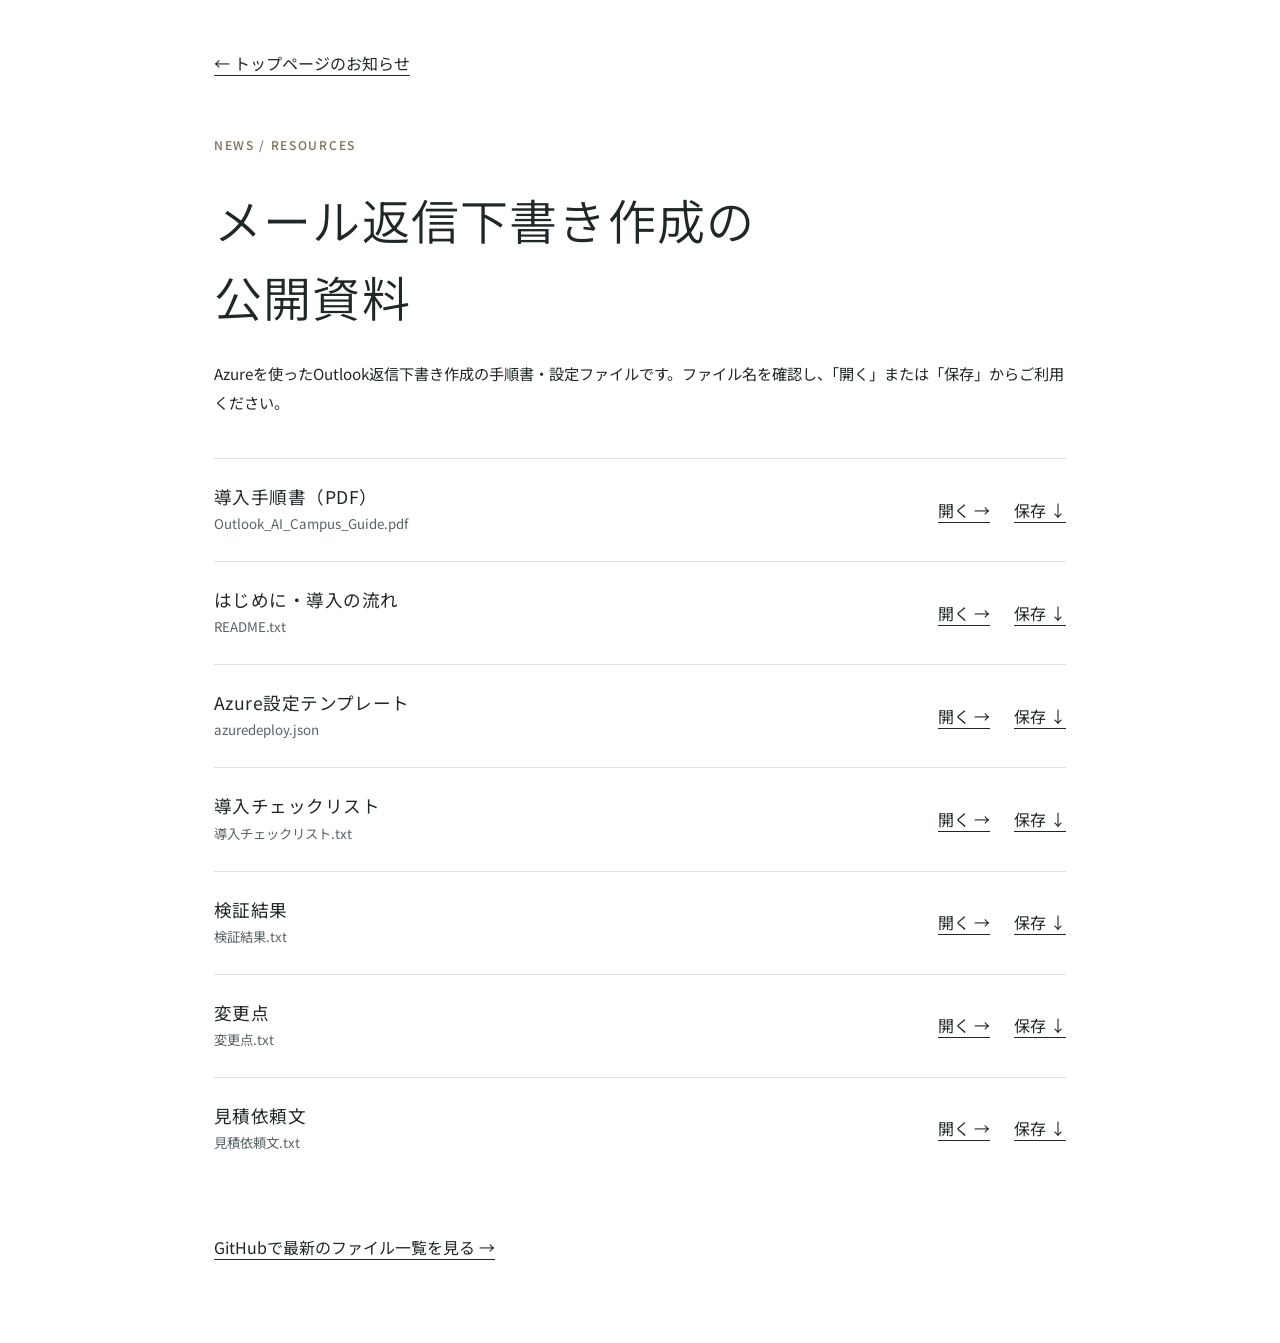
==== commit 45b37626: "Restore resource listing for current Outlook AI files" ====
--- a/downloads/outlook-ai/index.html
+++ b/downloads/outlook-ai/index.html
@@ -1 +1 @@
-<!doctype html><html lang="ja"><head><meta charset="utf-8"><meta name="viewport" content="width=device-width,initial-scale=1"><title>Azureによるメール返信下書き作成｜次世代工学研究室</title><link rel="stylesheet" href="../../assets/style.css"><style>body{background:#fff;color:#202728}main{max-width:850px;margin:auto;padding:64px 24px 100px}h1{font-family:inherit;font-weight:500;font-size:clamp(2rem,5vw,3.6rem);line-height:1.5;letter-spacing:-.02em;margin:36px 0}h2{font-size:1.3rem;margin:44px 0 16px}p{max-width:680px}.files{list-style:none;padding:0}.files li{border-top:1px solid #dce0e1;padding:20px 0;display:flex;justify-content:space-between;gap:20px}.files a{text-decoration:underline;text-underline-offset:5px}.note{font-size:.875rem;color:#596266;margin-top:28px}.download{background:#203c3e;color:white;border:0;padding:16px 24px;margin:28px 0 8px;font:inherit}small,time{color:#596266}a:focus-visible,button:focus-visible{outline:2px solid #17694c;outline-offset:5px}</style></head><body><main><a href="../../index.html#news">← 研究室ホームページ</a><p class="eyebrow" style="margin-top:64px">NEWS / RESOURCES</p><time datetime="2026-10-12">2026.10.12</time><h1>メールの返信準備を、<br>Azureでサポート。</h1><p>Azure Logic AppsとAzure OpenAIを使い、Outlookに返信の下書きを作成するための導入手順と設定テンプレートを公開しました。</p><p>下書きを確認・修正してから、本人が送信します。自動送信は行いません。</p><button class="download" id="download" type="button">公開フォルダをZIPでダウンロード ↓</button><p id="status" role="status" class="note"></p><h2>公開ファイル</h2><ul class="files"><li><span>導入手順・利用上の注意</span><a href="README.txt" download>README.txt ↓</a></li><li><span>Azure設定テンプレート</span><a href="azuredeploy.json" download>JSON ↓</a></li><li><span>導入チェックリスト</span><a href="checklist.txt" download>TXT ↓</a></li><li><span>検証状況</span><a href="validation.txt" download>TXT ↓</a></li></ul><p class="note">公開版にはAPIキー、個人の接続先・署名を含めていません。テンプレートは新規作成用で、初期状態は無効です。配布版の実環境での配備・認証・下書き保存は未検証です。</p><p class="note">処理対象のメール本文などがAzure OpenAIへ送られます。利用組織の承認と費用・データ取扱いの確認が必要です。AI送信前の機密メール除外と永続的な重複防止は未実装です。詳細はREADMEをご確認ください。</p></main><script src="download.js"></script></body></html>+<!doctype html><html lang="ja"><head><meta charset="utf-8"><meta name="viewport" content="width=device-width,initial-scale=1"><title>メール返信下書き作成の公開資料｜次世代工学研究室</title><link rel="stylesheet" href="../../assets/style.css"><style>body{background:#fff;color:#202728}main{max-width:900px;margin:auto;padding:48px 24px 80px}h1{font-family:inherit;font-size:clamp(1.8rem,5vw,3rem);line-height:1.6;margin:20px 0 24px}h2{font-family:inherit;font-size:1.1rem;line-height:1.6;margin:0}ul{list-style:none;padding:0;margin:40px 0}li{border-top:1px solid #dce0e1;padding:24px 0;display:flex;justify-content:space-between;gap:20px}small{display:block;color:#596266;overflow-wrap:anywhere}.links{display:flex;gap:24px;align-items:center;flex-shrink:0}a{text-decoration:underline;text-underline-offset:5px}.eyebrow{margin-top:56px}p{font-size:.95rem}.repo{display:inline-block;margin-top:12px}@media(max-width:560px){li{flex-direction:column;gap:12px}.links{gap:32px}main{padding-inline:20px}}</style></head><body><main><a href="../../index.html#news">← トップページのお知らせ</a><p class="eyebrow">NEWS / RESOURCES</p><h1>メール返信下書き作成の<br>公開資料</h1><p>Azureを使ったOutlook返信下書き作成の手順書・設定ファイルです。ファイル名を確認し、「開く」または「保存」からご利用ください。</p><ul><li><div><h2>導入手順書（PDF）</h2><small>Outlook_AI_Campus_Guide.pdf</small></div><div class="links"><a href="Outlook_AI_Campus_Guide.pdf">開く →</a><a href="Outlook_AI_Campus_Guide.pdf" download>保存 ↓</a></div></li><li><div><h2>はじめに・導入の流れ</h2><small>README.txt</small></div><div class="links"><a href="README.txt">開く →</a><a href="README.txt" download>保存 ↓</a></div></li><li><div><h2>Azure設定テンプレート</h2><small>azuredeploy.json</small></div><div class="links"><a href="azuredeploy.json">開く →</a><a href="azuredeploy.json" download>保存 ↓</a></div></li><li><div><h2>導入チェックリスト</h2><small>導入チェックリスト.txt</small></div><div class="links"><a href="%E5%B0%8E%E5%85%A5%E3%83%81%E3%82%A7%E3%83%83%E3%82%AF%E3%83%AA%E3%82%B9%E3%83%88.txt">開く →</a><a href="%E5%B0%8E%E5%85%A5%E3%83%81%E3%82%A7%E3%83%83%E3%82%AF%E3%83%AA%E3%82%B9%E3%83%88.txt" download>保存 ↓</a></div></li><li><div><h2>検証結果</h2><small>検証結果.txt</small></div><div class="links"><a href="%E6%A4%9C%E8%A8%BC%E7%B5%90%E6%9E%9C.txt">開く →</a><a href="%E6%A4%9C%E8%A8%BC%E7%B5%90%E6%9E%9C.txt" download>保存 ↓</a></div></li><li><div><h2>変更点</h2><small>変更点.txt</small></div><div class="links"><a href="%E5%A4%89%E6%9B%B4%E7%82%B9.txt">開く →</a><a href="%E5%A4%89%E6%9B%B4%E7%82%B9.txt" download>保存 ↓</a></div></li><li><div><h2>見積依頼文</h2><small>見積依頼文.txt</small></div><div class="links"><a href="%E8%A6%8B%E7%A9%8D%E4%BE%9D%E9%A0%BC%E6%96%87.txt">開く →</a><a href="%E8%A6%8B%E7%A9%8D%E4%BE%9D%E9%A0%BC%E6%96%87.txt" download>保存 ↓</a></div></li></ul><a class="repo" href="https://github.com/quatroimage7-collab/nextgen-lab/tree/main/downloads/outlook-ai">GitHubで最新のファイル一覧を見る →</a></main></body></html>
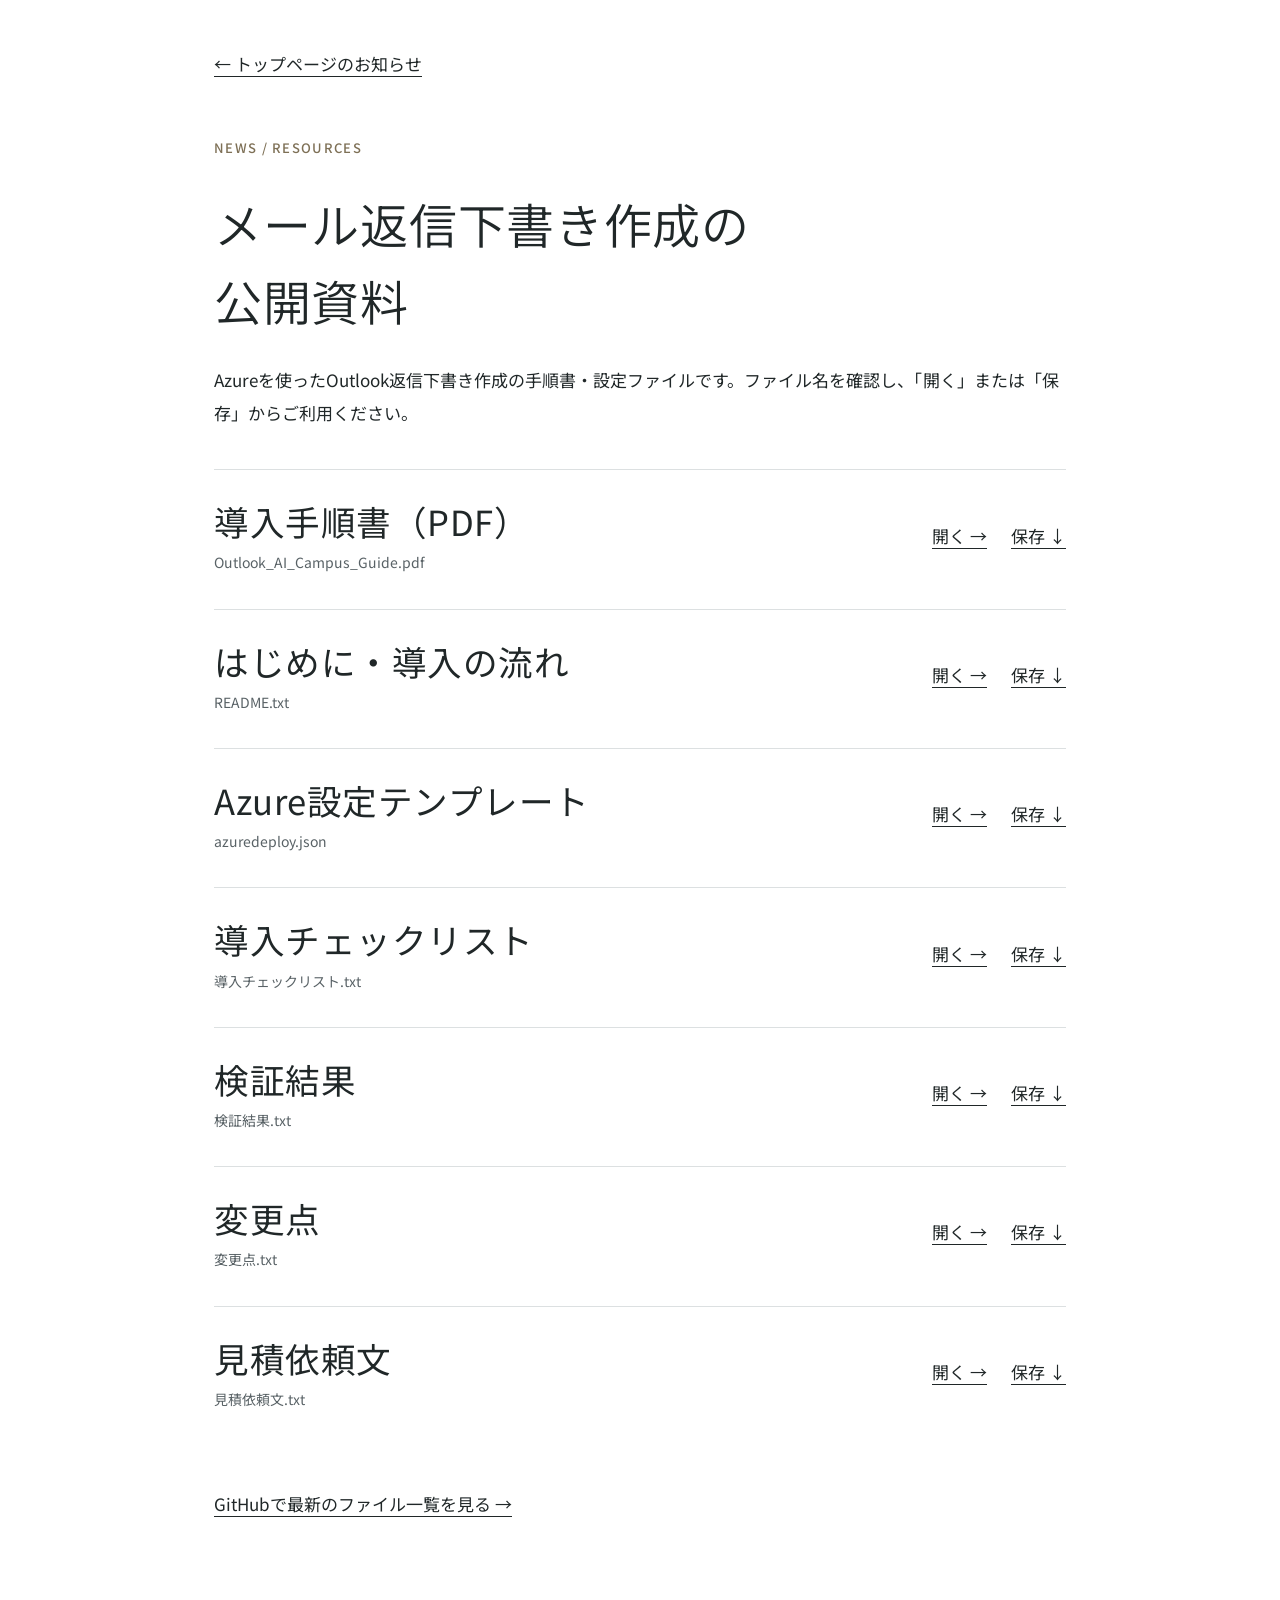
==== commit 090604c9: "Improve site-wide typography and Japanese line breaks for readability" ====
--- a/downloads/outlook-ai/index.html
+++ b/downloads/outlook-ai/index.html
@@ -1 +1 @@
-<!doctype html><html lang="ja"><head><meta charset="utf-8"><meta name="viewport" content="width=device-width,initial-scale=1"><title>メール返信下書き作成の公開資料｜次世代工学研究室</title><link rel="stylesheet" href="../../assets/style.css"><style>body{background:#fff;color:#202728}main{max-width:900px;margin:auto;padding:48px 24px 80px}h1{font-family:inherit;font-size:clamp(1.8rem,5vw,3rem);line-height:1.6;margin:20px 0 24px}h2{font-family:inherit;font-size:1.1rem;line-height:1.6;margin:0}ul{list-style:none;padding:0;margin:40px 0}li{border-top:1px solid #dce0e1;padding:24px 0;display:flex;justify-content:space-between;gap:20px}small{display:block;color:#596266;overflow-wrap:anywhere}.links{display:flex;gap:24px;align-items:center;flex-shrink:0}a{text-decoration:underline;text-underline-offset:5px}.eyebrow{margin-top:56px}p{font-size:.95rem}.repo{display:inline-block;margin-top:12px}@media(max-width:560px){li{flex-direction:column;gap:12px}.links{gap:32px}main{padding-inline:20px}}</style></head><body><main><a href="../../index.html#news">← トップページのお知らせ</a><p class="eyebrow">NEWS / RESOURCES</p><h1>メール返信下書き作成の<br>公開資料</h1><p>Azureを使ったOutlook返信下書き作成の手順書・設定ファイルです。ファイル名を確認し、「開く」または「保存」からご利用ください。</p><ul><li><div><h2>導入手順書（PDF）</h2><small>Outlook_AI_Campus_Guide.pdf</small></div><div class="links"><a href="Outlook_AI_Campus_Guide.pdf">開く →</a><a href="Outlook_AI_Campus_Guide.pdf" download>保存 ↓</a></div></li><li><div><h2>はじめに・導入の流れ</h2><small>README.txt</small></div><div class="links"><a href="README.txt">開く →</a><a href="README.txt" download>保存 ↓</a></div></li><li><div><h2>Azure設定テンプレート</h2><small>azuredeploy.json</small></div><div class="links"><a href="azuredeploy.json">開く →</a><a href="azuredeploy.json" download>保存 ↓</a></div></li><li><div><h2>導入チェックリスト</h2><small>導入チェックリスト.txt</small></div><div class="links"><a href="%E5%B0%8E%E5%85%A5%E3%83%81%E3%82%A7%E3%83%83%E3%82%AF%E3%83%AA%E3%82%B9%E3%83%88.txt">開く →</a><a href="%E5%B0%8E%E5%85%A5%E3%83%81%E3%82%A7%E3%83%83%E3%82%AF%E3%83%AA%E3%82%B9%E3%83%88.txt" download>保存 ↓</a></div></li><li><div><h2>検証結果</h2><small>検証結果.txt</small></div><div class="links"><a href="%E6%A4%9C%E8%A8%BC%E7%B5%90%E6%9E%9C.txt">開く →</a><a href="%E6%A4%9C%E8%A8%BC%E7%B5%90%E6%9E%9C.txt" download>保存 ↓</a></div></li><li><div><h2>変更点</h2><small>変更点.txt</small></div><div class="links"><a href="%E5%A4%89%E6%9B%B4%E7%82%B9.txt">開く →</a><a href="%E5%A4%89%E6%9B%B4%E7%82%B9.txt" download>保存 ↓</a></div></li><li><div><h2>見積依頼文</h2><small>見積依頼文.txt</small></div><div class="links"><a href="%E8%A6%8B%E7%A9%8D%E4%BE%9D%E9%A0%BC%E6%96%87.txt">開く →</a><a href="%E8%A6%8B%E7%A9%8D%E4%BE%9D%E9%A0%BC%E6%96%87.txt" download>保存 ↓</a></div></li></ul><a class="repo" href="https://github.com/quatroimage7-collab/nextgen-lab/tree/main/downloads/outlook-ai">GitHubで最新のファイル一覧を見る →</a></main></body></html>+<!doctype html><html lang="ja"><head><meta charset="utf-8"><meta name="viewport" content="width=device-width,initial-scale=1"><title>メール返信下書き作成の公開資料｜次世代工学研究室</title><link rel="stylesheet" href="../../assets/style.css"><style>body{background:#fff;color:#202728}main{max-width:900px;margin:auto;padding:48px 24px 80px}h1{font-family:inherit;font-size:clamp(1.8rem,5vw,3rem);line-height:1.6;margin:20px 0 24px}h2{font-family:inherit;font-size:1.1rem;line-height:1.6;margin:0}ul{list-style:none;padding:0;margin:40px 0}li{border-top:1px solid #dce0e1;padding:24px 0;display:flex;justify-content:space-between;gap:20px}small{display:block;color:#596266;overflow-wrap:anywhere}.links{display:flex;gap:24px;align-items:center;flex-shrink:0}a{text-decoration:underline;text-underline-offset:5px}.eyebrow{margin-top:56px}p{font-size:.95rem}.repo{display:inline-block;margin-top:12px}@media(max-width:560px){li{flex-direction:column;gap:12px}.links{gap:32px}main{padding-inline:20px}}</style><link rel="stylesheet" href="../../assets/readability.css?v=20261017-1"/></head><body><main><a href="../../index.html#news">← トップページのお知らせ</a><p class="eyebrow">NEWS / RESOURCES</p><h1>メール返信下書き作成の<br>公開資料</h1><p>Azureを使ったOutlook返信下書き作成の手順書・設定ファイルです。ファイル名を確認し、「開く」または「保存」からご利用ください。</p><ul><li><div><h2>導入手順書（PDF）</h2><small>Outlook_AI_Campus_Guide.pdf</small></div><div class="links"><a href="Outlook_AI_Campus_Guide.pdf">開く →</a><a href="Outlook_AI_Campus_Guide.pdf" download>保存 ↓</a></div></li><li><div><h2>はじめに・導入の流れ</h2><small>README.txt</small></div><div class="links"><a href="README.txt">開く →</a><a href="README.txt" download>保存 ↓</a></div></li><li><div><h2>Azure設定テンプレート</h2><small>azuredeploy.json</small></div><div class="links"><a href="azuredeploy.json">開く →</a><a href="azuredeploy.json" download>保存 ↓</a></div></li><li><div><h2>導入チェックリスト</h2><small>導入チェックリスト.txt</small></div><div class="links"><a href="%E5%B0%8E%E5%85%A5%E3%83%81%E3%82%A7%E3%83%83%E3%82%AF%E3%83%AA%E3%82%B9%E3%83%88.txt">開く →</a><a href="%E5%B0%8E%E5%85%A5%E3%83%81%E3%82%A7%E3%83%83%E3%82%AF%E3%83%AA%E3%82%B9%E3%83%88.txt" download>保存 ↓</a></div></li><li><div><h2>検証結果</h2><small>検証結果.txt</small></div><div class="links"><a href="%E6%A4%9C%E8%A8%BC%E7%B5%90%E6%9E%9C.txt">開く →</a><a href="%E6%A4%9C%E8%A8%BC%E7%B5%90%E6%9E%9C.txt" download>保存 ↓</a></div></li><li><div><h2>変更点</h2><small>変更点.txt</small></div><div class="links"><a href="%E5%A4%89%E6%9B%B4%E7%82%B9.txt">開く →</a><a href="%E5%A4%89%E6%9B%B4%E7%82%B9.txt" download>保存 ↓</a></div></li><li><div><h2>見積依頼文</h2><small>見積依頼文.txt</small></div><div class="links"><a href="%E8%A6%8B%E7%A9%8D%E4%BE%9D%E9%A0%BC%E6%96%87.txt">開く →</a><a href="%E8%A6%8B%E7%A9%8D%E4%BE%9D%E9%A0%BC%E6%96%87.txt" download>保存 ↓</a></div></li></ul><a class="repo" href="https://github.com/quatroimage7-collab/nextgen-lab/tree/main/downloads/outlook-ai">GitHubで最新のファイル一覧を見る →</a></main></body></html>
--- a/assets/style.css
+++ b/assets/style.css
@@ -59,4 +59,4 @@
 
 /* v3: remove lower-page duplicate actions, contact stays at the far right. */
 .home-contact,.mobile-cta,.inline-cta,.site-footer .cta{display:none!important}
-@media(min-width:1001px){.site-header .header-controls{margin-left:auto}.site-header nav{margin-left:0}}
+@media(min-width:1001px){.site-header .header-controls{margin-left:0;flex-shrink:0}.site-header nav{margin-left:auto}}
--- a/assets/readability.css
+++ b/assets/readability.css
@@ -0,0 +1,61 @@
+/* Shared typography: loaded after page-specific styles. */
+body{font-size:17px;line-height:1.9}
+main p,main li,main dd{line-height:1.95;line-break:strict;overflow-wrap:break-word}
+main p:not(.eyebrow):not(.hero-ai-director):not(.ai-director-role){font-size:1.0625rem}
+main p[data-readable-paragraph]{white-space:pre-line}
+main :is(h1,h2,h3){line-break:strict;word-break:normal;text-wrap:balance;letter-spacing:.015em}
+@supports(word-break:auto-phrase){html:lang(ja) main :is(h1,h2,h3){word-break:auto-phrase}}
+main h2{font-size:clamp(1.65rem,2.7vw,2.75rem);line-height:1.6}
+main h3{font-size:clamp(1.125rem,1.5vw,1.4rem);line-height:1.7}
+.page-heading h1{font-size:clamp(2.25rem,4.7vw,4.5rem);line-height:1.4}
+.index .photo-hero h1{font-size:clamp(2rem,4.8vw,4.75rem);line-height:1.5}
+.home-ai-director-copy h2{font-size:clamp(1.5rem,2.5vw,2.25rem);line-height:1.65;letter-spacing:0;white-space:pre-line}
+.ai-director-title{font-size:clamp(1.65rem,3vw,2.75rem);line-height:1.6;letter-spacing:0;white-space:pre-line}
+.ai-director-info h3,.profile-name h2{font-size:clamp(2rem,3vw,3rem);line-height:1.5}
+.home-motaro-copy h2{font-size:clamp(1.65rem,2.8vw,2.75rem);line-height:1.65}
+main .eyebrow{font-size:.8125rem;line-height:1.8;letter-spacing:.1em}
+main :is(.source-note,.paper-meta,.technical,.record-year,.concept-caption,.film-label,.news-scroll-hint),
+main p:is(.home-ai-director-note,.ai-director-note,.consult-note,.cta-hint),
+main p[style*="font-size"],main time,main small{font-size:.875rem!important;line-height:1.9}
+main .text-link,main .quiet-link,main .pill,main .button{font-size:1rem;line-height:1.7}
+main .record h3{font-size:1.125rem;line-height:1.8;overflow-wrap:break-word}
+main .record .muted{font-size:1rem}
+main .detail-line h3{font-size:1.0625rem}
+main .paper-card h3{font-size:1.25rem;line-height:1.8}
+main .project-card p,main .field-card p{font-size:1.0625rem}
+main .detail-copy>p,main .two-col p,main .ai-director-desc{max-width:42em}
+main .news-scroll article>p{max-width:58em}
+main :is(input,textarea,select){font-size:1rem;line-height:1.7}
+main label,main summary{font-size:1rem;line-height:1.8}
+main li+li{margin-top:.5em}
+.site-footer p,.footer-bottom,.footer-top .muted{font-size:.875rem;line-height:1.85}
+.site-header nav a,.site-header nav a.cta{font-size:.9375rem}
+.brand-name{line-height:1.6}
+@media(min-width:1001px) and (max-width:1250px){
+ .site-header nav{gap:10px}
+ .site-header nav a,.site-header nav a.cta{font-size:.875rem}
+ .site-header nav a.cta{padding-inline:10px}
+}
+@media(max-width:1000px){
+ .home-ai-director{grid-template-columns:1fr;gap:36px}
+ .home-ai-director-image{order:-1;max-width:720px;width:100%;margin-inline:auto}
+ .home-ai-director-copy{max-width:44rem}
+ .home-ai-director-copy h2{font-size:clamp(1.5rem,3.5vw,2rem)}
+}
+@media(max-width:700px){
+ body{font-size:16px}
+ main p:not(.eyebrow):not(.hero-ai-director):not(.ai-director-role),
+ main .home-motaro-description,main .project-card p,main .field-card p{font-size:1rem;line-height:1.95}
+ main h2,.section-heading h2,.vision-copy h2,.index .visual-research-copy h2{font-size:1.65rem;line-height:1.65}
+ .home-ai-director-copy h2{font-size:clamp(1.2rem,5.1vw,1.75rem);line-height:1.75;letter-spacing:0}
+ .ai-director-title{font-size:clamp(1.2rem,5.1vw,1.75rem);line-height:1.75}
+ .index .photo-hero h1{font-size:clamp(1.65rem,6.7vw,2.4rem);line-height:1.6}
+ .home-motaro-copy h2{font-size:clamp(1.45rem,5.8vw,1.9rem);line-height:1.65}
+ .site-header nav a,.site-header nav a.cta{font-size:1rem}
+ .record{gap:12px}
+ .news-scroll{padding-inline:16px}
+ .news-scroll h3{font-size:1.125rem}
+ .news-scroll .button{white-space:normal;text-align:center;padding-inline:18px}
+ .footer-top h2{font-size:1.25rem;line-height:1.7}
+}
+@media(max-width:380px){.brand-name{font-size:.75rem}.site-header{gap:6px}.header-controls{gap:4px}}
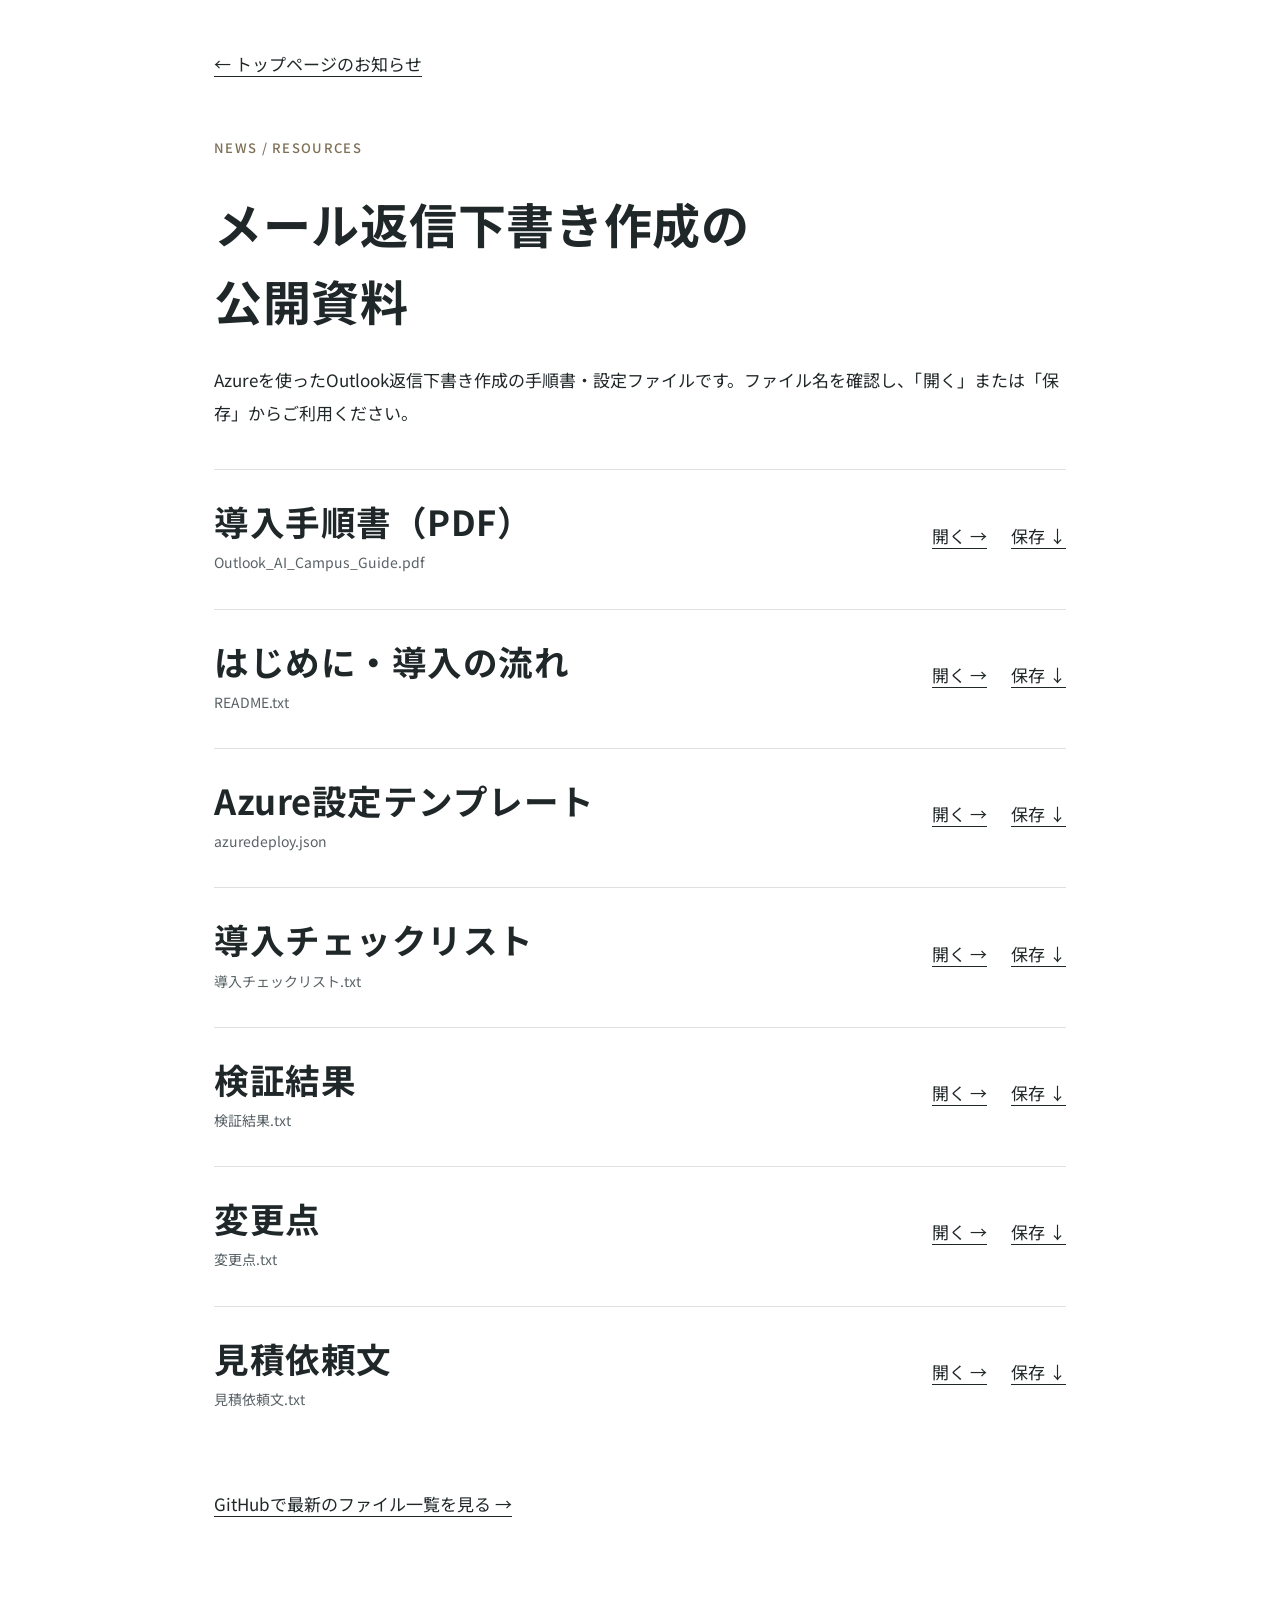
==== commit 0e35bc9f: "Unify Japanese typography with Noto Sans JP and reduce font loading Remove legacy partial Thin font " ====
--- a/downloads/outlook-ai/index.html
+++ b/downloads/outlook-ai/index.html
@@ -1 +1 @@
-<!doctype html><html lang="ja"><head><meta charset="utf-8"><meta name="viewport" content="width=device-width,initial-scale=1"><title>メール返信下書き作成の公開資料｜次世代工学研究室</title><link rel="stylesheet" href="../../assets/style.css"><style>body{background:#fff;color:#202728}main{max-width:900px;margin:auto;padding:48px 24px 80px}h1{font-family:inherit;font-size:clamp(1.8rem,5vw,3rem);line-height:1.6;margin:20px 0 24px}h2{font-family:inherit;font-size:1.1rem;line-height:1.6;margin:0}ul{list-style:none;padding:0;margin:40px 0}li{border-top:1px solid #dce0e1;padding:24px 0;display:flex;justify-content:space-between;gap:20px}small{display:block;color:#596266;overflow-wrap:anywhere}.links{display:flex;gap:24px;align-items:center;flex-shrink:0}a{text-decoration:underline;text-underline-offset:5px}.eyebrow{margin-top:56px}p{font-size:.95rem}.repo{display:inline-block;margin-top:12px}@media(max-width:560px){li{flex-direction:column;gap:12px}.links{gap:32px}main{padding-inline:20px}}</style><link rel="stylesheet" href="../../assets/readability.css?v=20261017-1"/></head><body><main><a href="../../index.html#news">← トップページのお知らせ</a><p class="eyebrow">NEWS / RESOURCES</p><h1>メール返信下書き作成の<br>公開資料</h1><p>Azureを使ったOutlook返信下書き作成の手順書・設定ファイルです。ファイル名を確認し、「開く」または「保存」からご利用ください。</p><ul><li><div><h2>導入手順書（PDF）</h2><small>Outlook_AI_Campus_Guide.pdf</small></div><div class="links"><a href="Outlook_AI_Campus_Guide.pdf">開く →</a><a href="Outlook_AI_Campus_Guide.pdf" download>保存 ↓</a></div></li><li><div><h2>はじめに・導入の流れ</h2><small>README.txt</small></div><div class="links"><a href="README.txt">開く →</a><a href="README.txt" download>保存 ↓</a></div></li><li><div><h2>Azure設定テンプレート</h2><small>azuredeploy.json</small></div><div class="links"><a href="azuredeploy.json">開く →</a><a href="azuredeploy.json" download>保存 ↓</a></div></li><li><div><h2>導入チェックリスト</h2><small>導入チェックリスト.txt</small></div><div class="links"><a href="%E5%B0%8E%E5%85%A5%E3%83%81%E3%82%A7%E3%83%83%E3%82%AF%E3%83%AA%E3%82%B9%E3%83%88.txt">開く →</a><a href="%E5%B0%8E%E5%85%A5%E3%83%81%E3%82%A7%E3%83%83%E3%82%AF%E3%83%AA%E3%82%B9%E3%83%88.txt" download>保存 ↓</a></div></li><li><div><h2>検証結果</h2><small>検証結果.txt</small></div><div class="links"><a href="%E6%A4%9C%E8%A8%BC%E7%B5%90%E6%9E%9C.txt">開く →</a><a href="%E6%A4%9C%E8%A8%BC%E7%B5%90%E6%9E%9C.txt" download>保存 ↓</a></div></li><li><div><h2>変更点</h2><small>変更点.txt</small></div><div class="links"><a href="%E5%A4%89%E6%9B%B4%E7%82%B9.txt">開く →</a><a href="%E5%A4%89%E6%9B%B4%E7%82%B9.txt" download>保存 ↓</a></div></li><li><div><h2>見積依頼文</h2><small>見積依頼文.txt</small></div><div class="links"><a href="%E8%A6%8B%E7%A9%8D%E4%BE%9D%E9%A0%BC%E6%96%87.txt">開く →</a><a href="%E8%A6%8B%E7%A9%8D%E4%BE%9D%E9%A0%BC%E6%96%87.txt" download>保存 ↓</a></div></li></ul><a class="repo" href="https://github.com/quatroimage7-collab/nextgen-lab/tree/main/downloads/outlook-ai">GitHubで最新のファイル一覧を見る →</a></main></body></html>+<!doctype html><html lang="ja"><head><meta charset="utf-8"><meta name="viewport" content="width=device-width,initial-scale=1"><title>メール返信下書き作成の公開資料｜次世代工学研究室</title><link rel="stylesheet" href="../../assets/fonts/typography.css?v=20261031-1"/><link rel="stylesheet" href="../../assets/style.css?v=20261031-1"><style>body{background:#fff;color:#202728}main{max-width:900px;margin:auto;padding:48px 24px 80px}h1{font-family:inherit;font-size:clamp(1.8rem,5vw,3rem);line-height:1.6;margin:20px 0 24px}h2{font-family:inherit;font-size:1.1rem;line-height:1.6;margin:0}ul{list-style:none;padding:0;margin:40px 0}li{border-top:1px solid #dce0e1;padding:24px 0;display:flex;justify-content:space-between;gap:20px}small{display:block;color:#596266;overflow-wrap:anywhere}.links{display:flex;gap:24px;align-items:center;flex-shrink:0}a{text-decoration:underline;text-underline-offset:5px}.eyebrow{margin-top:56px}p{font-size:.95rem}.repo{display:inline-block;margin-top:12px}@media(max-width:560px){li{flex-direction:column;gap:12px}.links{gap:32px}main{padding-inline:20px}}</style><link rel="stylesheet" href="../../assets/readability.css?v=20261031-1"/></head><body><main><a href="../../index.html#news">← トップページのお知らせ</a><p class="eyebrow">NEWS / RESOURCES</p><h1>メール返信下書き作成の<br>公開資料</h1><p>Azureを使ったOutlook返信下書き作成の手順書・設定ファイルです。ファイル名を確認し、「開く」または「保存」からご利用ください。</p><ul><li><div><h2>導入手順書（PDF）</h2><small>Outlook_AI_Campus_Guide.pdf</small></div><div class="links"><a href="Outlook_AI_Campus_Guide.pdf">開く →</a><a href="Outlook_AI_Campus_Guide.pdf" download>保存 ↓</a></div></li><li><div><h2>はじめに・導入の流れ</h2><small>README.txt</small></div><div class="links"><a href="README.txt">開く →</a><a href="README.txt" download>保存 ↓</a></div></li><li><div><h2>Azure設定テンプレート</h2><small>azuredeploy.json</small></div><div class="links"><a href="azuredeploy.json">開く →</a><a href="azuredeploy.json" download>保存 ↓</a></div></li><li><div><h2>導入チェックリスト</h2><small>導入チェックリスト.txt</small></div><div class="links"><a href="%E5%B0%8E%E5%85%A5%E3%83%81%E3%82%A7%E3%83%83%E3%82%AF%E3%83%AA%E3%82%B9%E3%83%88.txt">開く →</a><a href="%E5%B0%8E%E5%85%A5%E3%83%81%E3%82%A7%E3%83%83%E3%82%AF%E3%83%AA%E3%82%B9%E3%83%88.txt" download>保存 ↓</a></div></li><li><div><h2>検証結果</h2><small>検証結果.txt</small></div><div class="links"><a href="%E6%A4%9C%E8%A8%BC%E7%B5%90%E6%9E%9C.txt">開く →</a><a href="%E6%A4%9C%E8%A8%BC%E7%B5%90%E6%9E%9C.txt" download>保存 ↓</a></div></li><li><div><h2>変更点</h2><small>変更点.txt</small></div><div class="links"><a href="%E5%A4%89%E6%9B%B4%E7%82%B9.txt">開く →</a><a href="%E5%A4%89%E6%9B%B4%E7%82%B9.txt" download>保存 ↓</a></div></li><li><div><h2>見積依頼文</h2><small>見積依頼文.txt</small></div><div class="links"><a href="%E8%A6%8B%E7%A9%8D%E4%BE%9D%E9%A0%BC%E6%96%87.txt">開く →</a><a href="%E8%A6%8B%E7%A9%8D%E4%BE%9D%E9%A0%BC%E6%96%87.txt" download>保存 ↓</a></div></li></ul><a class="repo" href="https://github.com/quatroimage7-collab/nextgen-lab/tree/main/downloads/outlook-ai">GitHubで最新のファイル一覧を見る →</a></main></body></html>
--- a/assets/fonts/typography.css
+++ b/assets/fonts/typography.css
@@ -0,0 +1,3 @@
+/* Noto Sans JP variable font; disjoint ranges avoid downloading the full font for current pages. License: OFL-noto-sans-jp.txt. */
+@font-face{font-family:'Noto Sans JP';src:url('noto-sans-jp-site.woff') format('woff');font-style:normal;font-weight:100 900;font-display:swap;unicode-range:U+20-7E,U+A0-FF,U+2013-2014,U+2019,U+201C-201D,U+2026,U+203B,U+2190,U+2192-2193,U+25B6,U+3000-3002,U+300C-300D,U+3010-3012,U+301C,U+3042,U+3044,U+3046,U+3048,U+304A-304D,U+304F-3055,U+3057-305B,U+305D-3061,U+3063-306B,U+306E-306F,U+3072-3073,U+3075-3076,U+3078-3079,U+307C,U+307E-3082,U+3084,U+3088-308D,U+308F,U+3092-3093,U+30A1-30A4,U+30A6-30AD,U+30AF-30B0,U+30B2-30B9,U+30BB,U+30BD,U+30BF-30C1,U+30C3,U+30C6-30CB,U+30CD,U+30D0-30D1,U+30D3-30D7,U+30D9-30E5,U+30E7,U+30E9-30ED,U+30EF,U+30F3,U+30FB-30FC,U+4E00,U+4E09-4E0B,U+4E0D,U+4E16,U+4E2D,U+4E45,U+4E86,U+4E88,U+4E8B-4E8C,U+4EAC,U+4EBA,U+4ECB,U+4ED5-4ED6,U+4ED8,U+4EE3,U+4EE5,U+4EF2,U+4EF6,U+4EFB,U+4F01,U+4F1A,U+4F4D-4F50,U+4F53,U+4F5C,U+4F7F,U+4F8B,U+4F9B,U+4F9D,U+4FA1,U+4FC2,U+4FDD,U+4FE1,U+4FEE,U+500B,U+505C,U+5099,U+50BE,U+50CD,U+50CF,U+512A,U+5143,U+5145,U+5148,U+5165,U+5168,U+516C,U+5171,U+5177-5178,U+5185-5186,U+518D,U+5199,U+51CD,U+51E6,U+51FA,U+5206-5207,U+521D,U+5224-5225,U+5229,U+5230,U+5236,U+523B,U+524D,U+5275,U+5287,U+529B,U+52A0,U+52A9,U+52B9,U+52D5,U+5316,U+533A,U+5352-5354,U+5358,U+535A,U+539F,U+53BB,U+53CA,U+53CD-53CE,U+53D6-53D7,U+53E3,U+53EF,U+53F3,U+53F7,U+5408,U+540C-540D,U+5411,U+542B,U+5438-5439,U+5468,U+5473,U+548C,U+54C1,U+54E1,U+554F,U+5553,U+5584,U+55B6,U+5668,U+56DB,U+56DE,U+56E3,U+56F0,U+56F2,U+56FD,U+5728,U+5730,U+578B,U+57CB,U+57CE,U+57DF,U+57FA,U+5831,U+5834,U+5883,U+5897,U+58EB,U+58F0,U+5909,U+590F,U+5916,U+5927,U+5929-592A,U+5947,U+597D,U+59CB,U+5B50,U+5B57-5B58,U+5B63,U+5B66,U+5B87,U+5B89,U+5B8C,U+5B99-5B9B,U+5B9F,U+5BA4,U+5BAE,U+5BB0,U+5BB9,U+5BC4,U+5BC6,U+5BDF,U+5BF8,U+5BFA,U+5BFE,U+5C02,U+5C0A,U+5C0E-5C0F,U+5C40,U+5C4A,U+5C55,U+5C5E,U+5C65,U+5C71,U+5C90,U+5CA1,U+5CA9,U+5CF6,U+5DDD,U+5DE1,U+5DE5-5DE6,U+5DEE,U+5E02-5E03,U+5E0C,U+5E38,U+5E45,U+5E73-5E74,U+5E83,U+5E9C,U+5EA6,U+5EF7,U+5EFB,U+5F0F,U+5F15,U+5F53,U+5F62,U+5F6B,U+5F71,U+5F85,U+5F8C,U+5F97,U+5FA1,U+5FAE,U+5FB4,U+5FC3,U+5FC5,U+5FDC,U+5FF5,U+601C,U+6027,U+6052,U+60C5,U+60F3,U+610F,U+611B,U+614B,U+616E,U+6210,U+6240,U+624B,U+6253,U+6271,U+627F-6280,U+629E,U+62BC,U+62C5,U+62E1,U+6307,U+632F,U+6349,U+636E,U+63A2,U+63A5,U+63A8,U+63B2,U+63CF-63D0,U+63F4,U+643A,U+64AE,U+64CD,U+652F,U+6539,U+653B,U+653E,U+6559,U+6566,U+6570,U+6574,U+6587,U+6589,U+6599,U+659C,U+65AD,U+65B0,U+65B9,U+65E5,U+6607,U+660E,U+661F,U+6625,U+6642,U+66F4,U+66F8,U+66FF-6700,U+6708-6709,U+6717,U+671B,U+671F,U+6728,U+672A,U+672C,U+6750-6751,U+6761,U+6765,U+6771,U+6790,U+6797,U+679C,U+67A0,U+67FB,U+6817,U+6821,U+682A,U+6848,U+6885,U+68B0-68B1,U+691C,U+696D,U+6975,U+69CB,U+69D8,U+6A5F,U+6B04,U+6B21,U+6B62-6B63,U+6B66,U+6B69,U+6B74,U+6B8B,U+6BD4,U+6C17,U+6C38,U+6C42,U+6C4E,U+6C7A,U+6CA1,U+6CBB,U+6CC1,U+6CD5,U+6D3B,U+6D41,U+6D77,U+6D88,U+6DB2,U+6DF1,U+6DFB,U+6E08,U+6E2C,U+6E80,U+6E90,U+6E96,U+6EB6,U+6F14,U+6F5F,U+6FA4,U+706B,U+70AD,U+70B9,U+7126,U+7248,U+7269,U+7279,U+72B6,U+7384,U+73FE,U+7403,U+7406,U+74B0,U+751F,U+7523,U+7528,U+7530-7531,U+753B,U+7565,U+756A,U+7570,U+7591,U+767A,U+767D,U+7684,U+7686,U+76CA,U+76E4,U+76EE,U+76F4,U+76F8,U+770C,U+771F,U+7740,U+77E5,U+77F3,U+7814,U+78BA,U+78C1,U+78EF,U+790E,U+793A,U+793E,U+795E,U+798F,U+79C0-79C1,U+79CB,U+79D1-79D2,U+79FB,U+7A0B,U+7A2E,U+7A3F,U+7A4D,U+7A76,U+7A7A,U+7A81,U+7A93,U+7ACB,U+7AEF,U+7B2C,U+7B49,U+7B54,U+7BA1,U+7BB1,U+7BC4,U+7C21,U+7C92,U+7CBE,U+7D04-7D05,U+7D2B,U+7D30,U+7D39,U+7D42,U+7D44,U+7D50,U+7D61,U+7D66,U+7D71,U+7D99-7D9A,U+7DD2,U+7E3E,U+7E54,U+7FA9,U+7FD2,U+8003,U+8005,U+8017,U+805E,U+8077,U+80B2,U+80FD,U+819C,U+81EA,U+81F3,U+8208,U+821C,U+822C,U+8272,U+8349,U+83C5,U+8449,U+8457,U+85E4,U+884C,U+8853,U+8863,U+8868,U+88FD,U+8907,U+8981,U+898B,U+89A7,U+89AA,U+89E3,U+89E6,U+8A00,U+8A08,U+8A0E,U+8A18,U+8A2D,U+8A31,U+8A3C,U+8A55,U+8A66,U+8A71,U+8A73,U+8A8D,U+8A98,U+8A9E,U+8AA4,U+8AAD,U+8AB2,U+8ABF,U+8AC7,U+8AD6,U+8B1B,U+8B58,U+8C61,U+8CA1,U+8CAC,U+8CB4,U+8CBC,U+8CC7,U+8CDE,U+8CEA,U+8D08,U+8D77,U+8D8A,U+8DB3,U+8DDD,U+8E0F,U+8EAB,U+8ECA,U+8EE2,U+8EF8,U+8EFD,U+8F03,U+8F09,U+8F2A,U+8FB2,U+8FBC,U+8FCE,U+8FD1,U+8FD4,U+8FEB,U+8FFD,U+9000-9001,U+9014,U+901A,U+9023,U+9032,U+904B,U+904E,U+9053-9055,U+9060,U+9069,U+9078,U+907F,U+90CE,U+90E8,U+90FD,U+914D,U+9178,U+91C8,U+91CD,U+91CF,U+91D1,U+9332,U+9577,U+9580,U+9589,U+958B,U+9593,U+95A2,U+961C,U+964D,U+9650,U+9662,U+967D,U+9694,U+969B,U+96C6,U+96E2,U+96FB,U+9752,U+9759,U+975E,U+9762,U+97F3,U+97FF,U+9803,U+9805-9806,U+9808,U+9818,U+982D,U+983C,U+984C,U+9854,U+9858,U+985E,U+98DB,U+9999,U+9A12-9A13,U+9A5A,U+9AD8,U+9BAE,U+9DB4,U+9ED2,U+FF08-FF09,U+FF0C,U+FF0F,U+FF13,U+FF1A,U+FF1F,U+FF5C}
+@font-face{font-family:'Noto Sans JP';src:url('noto-sans-jp-full.woff') format('woff');font-style:normal;font-weight:100 900;font-display:swap;unicode-range:U+100-103,U+110-113,U+11A-11B,U+128-12B,U+143-144,U+147-148,U+14C-14F,U+152-153,U+168-16D,U+192,U+1A0-1A1,U+1AF-1B0,U+1CD-1DC,U+1F8-1F9,U+251,U+261,U+2BB,U+2C7,U+2C9-2CB,U+2D9,U+2EA-2EB,U+300-301,U+304,U+307,U+30C,U+391-3A1,U+3A3-3A9,U+3B1-3C9,U+401,U+410-44F,U+451,U+1E3E-1E3F,U+1EA0-1EF9,U+2002-2003,U+2010-2012,U+2015-2016,U+2018,U+201A,U+201E,U+2020-2022,U+2025,U+2027,U+2030,U+2032-2033,U+2035,U+2039-203A,U+203C,U+2042,U+2047-2049,U+2051,U+2074,U+20A9,U+20AB-20AC,U+20DD-20DE,U+2100,U+2103,U+2105,U+2109-210A,U+210F,U+2113,U+2116,U+2121-2122,U+2126-2127,U+212B,U+212E,U+2135,U+213B,U+2160-216B,U+2170-217B,U+2191,U+2194-2199,U+21B8-21B9,U+21C4-21C6,U+21CB-21CC,U+21D0,U+21D2,U+21D4,U+21E6-21E9,U+21F5,U+2200,U+2202-2203,U+2205-220B,U+220F,U+2211-2213,U+2215,U+221A,U+221D-2220,U+2223,U+2225-222E,U+2234-2237,U+223D,U+2243,U+2245,U+2248,U+224C,U+2260-2262,U+2264-2267,U+226A-226B,U+226E-226F,U+2272-2273,U+2276-2277,U+2282-2287,U+228A-228B,U+2295-2299,U+22A0,U+22A5,U+22BF,U+22DA-22DB,U+22EF,U+2305-2307,U+2312,U+2318,U+2329-232A,U+23B0-23B1,U+23BE-23CC,U+23CE,U+23DA-23DB,U+2423,U+2460-25AB,U+25B1-25B3,U+25B7,U+25BC-25BD,U+25C0-25C1,U+25C6-25C7,U+25C9-25CC,U+25CE-25D3,U+25E2-25E6,U+25EF,U+2600-2603,U+2605-2606,U+2609,U+260E-260F,U+2616-2617,U+261C-261F,U+262F,U+2640-2642,U+2660-266F,U+2672-267D,U+26A0,U+26BD-26BE,U+2702,U+2713,U+271A,U+273D,U+273F-2740,U+2756,U+2776-2793,U+27A1,U+2934-2935,U+29BF,U+29FA-29FB,U+2B05-2B07,U+2B1A,U+2B95,U+2E3A-2E3B,U+2E80-2E99,U+2E9B-2EF3,U+2F00-2FD5,U+2FF0-2FFB,U+3003-300B,U+300E-300F,U+3013-301B,U+301D-303F,U+3041,U+3043,U+3045,U+3047,U+3049,U+304E,U+3056,U+305C,U+3062,U+306C-306D,U+3070-3071,U+3074,U+3077,U+307A-307B,U+307D,U+3083,U+3085-3087,U+308E,U+3090-3091,U+3094-3096,U+3099-30A0,U+30A5,U+30AE,U+30B1,U+30BA,U+30BC,U+30BE,U+30C2,U+30C4-30C5,U+30CC,U+30CE-30CF,U+30D2,U+30D8,U+30E6,U+30E8,U+30EE,U+30F0-30F2,U+30F4-30FA,U+30FD-30FF,U+3105-312F,U+3131-3163,U+3165-318E,U+3190-31BB,U+31C0-31E3,U+31F0-321E,U+3220-332B,U+332D-33FF,U+3402,U+3405-3406,U+3427,U+342C,U+342E,U+3468,U+346A,U+3488,U+3492,U+34B5,U+34BC,U+34C1,U+34C7,U+34DB,U+351F,U+353E,U+355D-355E,U+3563,U+356E,U+35A6,U+35A8,U+35C5,U+35DA,U+35DE,U+35F4,U+3605,U+3614,U+364A,U+3691,U+3696,U+3699,U+36CF,U+3761-3762,U+376B-376C,U+3775,U+378D,U+37C1,U+37E2,U+37E8,U+37F4,U+37FD,U+3800,U+382F,U+3836,U+3840,U+385C,U+3861,U+38A1,U+38AD,U+38FA,U+3917,U+391A,U+396F,U+39A4,U+39B8,U+3A5C,U+3A6E,U+3A73,U+3A85,U+3AC4,U+3ACB,U+3AD6-3AD7,U+3AEA,U+3AF3,U+3B0E,U+3B1A,U+3B1C,U+3B22,U+3B35,U+3B6D,U+3B77,U+3B87-3B88,U+3B8D,U+3BA4,U+3BB6,U+3BC3,U+3BCD,U+3BF0,U+3BF3,U+3C0F,U+3C26,U+3CC3,U+3CD2,U+3D11,U+3D1E,U+3D31,U+3D4E,U+3D64,U+3D9A,U+3DC0,U+3DCC,U+3DD4,U+3E05,U+3E3F-3E40,U+3E60,U+3E66,U+3E68,U+3E83,U+3E8A,U+3E94,U+3EDA,U+3F57,U+3F72,U+3F75,U+3F77,U+3FAE,U+3FB1,U+3FC9,U+3FD7,U+3FDC,U+4039,U+4058,U+4093,U+4103,U+4105,U+4148,U+414F,U+4163,U+41B4,U+41BF,U+41E6,U+41EE,U+41F3,U+4207,U+420E,U+4264,U+4293,U+42C6,U+42D6,U+42DD,U+4302,U+432B,U+4343,U+43EE,U+43F0,U+4408,U+440C,U+4417,U+441C,U+4422,U+4453,U+445B,U+4476,U+447A,U+4491,U+44B3,U+44BE,U+44D4,U+4508,U+450D,U+4525,U+4543,U+457A,U+459D,U+45B8,U+45BE,U+45E5,U+45EA,U+460F-4610,U+4641,U+4665,U+46A1,U+46AE-46AF,U+470C,U+471F,U+4764,U+47E6,U+47FD,U+4816,U+481E,U+4844,U+484E,U+48B5,U+49B0,U+49E7,U+49FA,U+4A04,U+4A29,U+4ABC,U+4B38,U+4B3B,U+4B7E,U+4BC2,U+4BCA,U+4BD2,U+4BE8,U+4C17,U+4C20,U+4C38,U+4CC4,U+4CD1,U+4CE1,U+4D07,U+4D77,U+4E01-4E05,U+4E07-4E08,U+4E0C,U+4E0E-4E12,U+4E14-4E15,U+4E17-4E19,U+4E1E-4E1F,U+4E21,U+4E23-4E24,U+4E26,U+4E28-4E2C,U+4E2E-4E32,U+4E35-4E39,U+4E3B-4E3C,U+4E3F-4E44,U+4E47-4E48,U+4E4B,U+4E4D-4E4F,U+4E51,U+4E55-4E5F,U+4E62-4E63,U+4E68-4E69,U+4E71,U+4E73-4E75,U+4E79,U+4E7E-4E80,U+4E82,U+4E85,U+4E89-4E8A,U+4E8D-4E8E,U+4E91-4E92,U+4E94-4E99,U+4E9B-4EA2,U+4EA4-4EA6,U+4EA8,U+4EAB,U+4EAD-4EB0,U+4EB3,U+4EB6,U+4EB9,U+4EBB-4EBC,U+4EC0-4EC4,U+4EC6-4EC8,U+4ECA,U+4ECD-4ED0,U+4ED4,U+4ED7,U+4ED9-4EDB,U+4EDD-4EE2,U+4EE4,U+4EE8,U+4EEB,U+4EED-4EF1,U+4EF3,U+4EF5,U+4EF7,U+4EFC-4F00,U+4F02-4F03,U+4F08-4F12,U+4F15-4F17,U+4F19,U+4F1C-4F1D,U+4F2B,U+4F2E-4F31,U+4F33-4F3E,U+4F40,U+4F42-4F43,U+4F46-4F49,U+4F4B-4F4C,U+4F51-4F52,U+4F54-4F5B,U+4F5D-4F60,U+4F63-4F64,U+4F69-4F6A,U+4F6C,U+4F6E-4F71,U+4F73,U+4F75-4F7E,U+4F81-4F86,U+4F88-4F8A,U+4F8C-4F94,U+4F96-4F9A,U+4F9E-4FA0,U+4FAB,U+4FAD-4FAF,U+4FB2,U+4FB5-4FB7,U+4FB9,U+4FBB-4FC1,U+4FC3-4FC6,U+4FC8-4FD4,U+4FD7-4FD8,U+4FDA-4FDC,U+4FDF-4FE0,U+4FE2-4FE6,U+4FEF-4FF3,U+4FF5-4FF6,U+4FF8,U+4FFA,U+4FFC-5002,U+5004-5007,U+5009-500A,U+500C-5014,U+5016-501F,U+5021-502E,U+5030,U+5032-5033,U+5035-5036,U+5039,U+503B,U+5040-5043,U+5045-504A,U+504C,U+504E-5053,U+5055-5057,U+5059-505A,U+505F-5060,U+5062-5063,U+5065-5067,U+506A,U+506C-506D,U+5070-5072,U+5074-5078,U+507D,U+5080-5081,U+5083-5086,U+5088,U+508A,U+508D-5096,U+5098,U+509A-509C,U+509E-50A3,U+50AA,U+50AC-50AD,U+50AF-50B5,U+50B7,U+50B9-50BB,U+50BD,U+50C0,U+50C2-50C5,U+50C7,U+50C9-50CA,U+50CC,U+50CE,U+50D0-50D1,U+50D3-50D6,U+50D8-50DA,U+50DC-50DF,U+50E1-50E9,U+50ED-50F6,U+50F9-50FB,U+50FE,U+5100-5104,U+5106-5109,U+510B-510E,U+5110,U+5112,U+5114-511F,U+5121,U+5123,U+5127-5128,U+512C-512D,U+512F,U+5131-5135,U+5137-513C,U+513F-5142,U+5144,U+5146-5147,U+5149-5150,U+5152-5155,U+5157-5158,U+515A,U+515C,U+515F-5160,U+5162,U+5164,U+5166-5167,U+5169-516B,U+516D-516E,U+5173-5176,U+5179,U+517B-517C,U+517E,U+5180,U+5182-5184,U+5189-518C,U+518E-5193,U+5195-5198,U+519D,U+51A0-51A6,U+51A8-51AD,U+51B0-51B8,U+51BA,U+51BC-51BF,U+51C2-51C6,U+51C8-51CC,U+51CF,U+51D1-51D6,U+51D8,U+51DB-51E2,U+51E5,U+51E7,U+51E9-51EA,U+51EC-51EE,U+51F0-51F9,U+51FD-51FE,U+5200-5205,U+5208,U+520A-520B,U+520E,U+5211-5218,U+5222,U+5226-5228,U+522A-522B,U+522E,U+5231-5233,U+5235,U+5237-523A,U+523C,U+5243-5245,U+5247,U+5249-524C,U+524F,U+5254-5258,U+525A-5261,U+5263-5266,U+5269-526A,U+526C,U+526E-5274,U+5277-5279,U+527D,U+527F-5280,U+5282-5285,U+5288-528A,U+528C-528D,U+5291-5298,U+529A,U+529C,U+529F,U+52A3-52A7,U+52AA-52AD,U+52AF-52B1,U+52B4-52B8,U+52BA-52BE,U+52C0-52C1,U+52C3-52CA,U+52CC-52CD,U+52CF-52D2,U+52D4,U+52D6-52D9,U+52DB-52EA,U+52EC,U+52F0-52FB,U+52FE-5303,U+5305-5308,U+530A-530D,U+530F-5311,U+5313,U+5315,U+5317-5321,U+5323-5325,U+5327-532D,U+532F-5333,U+5335,U+5338-5339,U+533B-5343,U+5345-534D,U+5351,U+5357,U+5359,U+535B-535C,U+535E,U+5360-5361,U+5363-5367,U+5369,U+536C-5375,U+5377-537B,U+537D-537F,U+5382-5384,U+5387-5389,U+538E,U+5393-5394,U+5396,U+5398-539A,U+539D,U+53A0-53A1,U+53A4-53A6,U+53A8-53AB,U+53AD-53B0,U+53B2-53B8,U+53BA,U+53BD,U+53C0-53C5,U+53C8-53C9,U+53CB-53CC,U+53CF,U+53D2-53D5,U+53D9-53DB,U+53DD-53E2,U+53E4-53EE,U+53F0-53F2,U+53F4-53F6,U+53F8,U+53FA,U+5401-5404,U+5409-540B,U+540E-5410,U+5412-5413,U+541A-541B,U+541D-5421,U+5424,U+5426-542A,U+542C-542F,U+5431,U+5433-5436,U+543B-5440,U+5442-5444,U+5446-544A,U+544C-544F,U+5451,U+5455,U+545E-545F,U+5462,U+5464,U+5466-5467,U+5469-546E,U+5470-5471,U+5474-5477,U+547B-547D,U+547F-5481,U+5483-5486,U+5488-548B,U+548D-5492,U+5495-5496,U+549C,U+549F-54A2,U+54A4-54AF,U+54B1-54B3,U+54B7-54C0,U+54C2-54C4,U+54C6-54CA,U+54CD-54CE,U+54D8,U+54E0,U+54E2,U+54E5-54E6,U+54E8-54EA,U+54EC-54EF,U+54F1-54F3,U+54F6,U+54FA,U+54FC-5501,U+5504-5509,U+550C-5510,U+5514-5516,U+5527,U+552A-552B,U+552E-552F,U+5531-5533,U+5535-5536,U+5538-5539,U+553B-553E,U+5540-5541,U+5544-5547,U+5549-554A,U+554C-554D,U+5550-5551,U+5556-5558,U+555A-555E,U+5560-5561,U+5563-5564,U+5566,U+557B-5583,U+5586-558B,U+558E-558F,U+5591-5594,U+5597-559A,U+559C-559F,U+55A3-55A4,U+55A7-55AE,U+55B0,U+55B2,U+55BF,U+55C1,U+55C3-55C7,U+55C9,U+55CB-55CC,U+55CE,U+55D1-55D4,U+55D7-55D8,U+55DA-55DF,U+55E2-55E4,U+55E9,U+55EC,U+55EE,U+55F1,U+55F6-55F9,U+55FD-55FF,U+5605-560A,U+560D-5612,U+5614,U+5616-5619,U+561B,U+5620,U+5628-5629,U+562C,U+562F-5639,U+563B-563D,U+563F-5644,U+5646-5647,U+5649,U+564B-5650,U+5653-5654,U+565B,U+565E,U+5660-5664,U+5666,U+5669-566D,U+566F,U+5671-5672,U+5674-5676,U+5678,U+567A,U+5680,U+5684-5688,U+568A-568C,U+568F,U+5694-5695,U+5699-569A,U+569D-56A0,U+56A2,U+56A5-56A9,U+56AB-56AE,U+56B1-56B4,U+56B6-56B7,U+56BC,U+56BE,U+56C0-56C3,U+56C5,U+56C8-56D1,U+56D3,U+56D7-56DA,U+56DC-56DD,U+56DF-56E1,U+56E4-56E8,U+56EB,U+56ED-56EE,U+56F1,U+56F3,U+56F6-56F7,U+56F9-56FA,U+56FF-5704,U+5707-570D,U+570F,U+5711-5713,U+5715-5716,U+5718,U+571A-571D,U+571F-5727,U+5729-572A,U+572C-572F,U+5733-5734,U+5737-5738,U+573B,U+573D-5740,U+5742,U+5745-5747,U+574A,U+574C-5752,U+5759,U+575F,U+5761-5762,U+5764-576B,U+576D-5771,U+5773-5775,U+5777,U+5779-577C,U+577E-577F,U+5781-5783,U+5788-5789,U+578C,U+5793-5795,U+5797,U+5799-579A,U+579C-57A4,U+57A7-57AA,U+57AC,U+57AE,U+57B0,U+57B3,U+57B8,U+57BD,U+57C0,U+57C3,U+57C6-57C8,U+57CC,U+57CF,U+57D2-57D7,U+57DC-57DE,U+57E0-57E1,U+57E3-57E4,U+57E6-57E7,U+57E9,U+57ED,U+57F0,U+57F4-57F9,U+57FB-5800,U+5802-5806,U+5808-580D,U+5815,U+5819,U+581B,U+581D-5821,U+5824,U+5826-5827,U+582A,U+582D,U+582F-5830,U+5832,U+5835,U+5839-583A,U+583D,U+583F-5841,U+5849-584D,U+584F-5852,U+5854-5855,U+5857-585A,U+585E-585F,U+5861-5862,U+5864,U+5867-5869,U+586B,U+586D,U+5870,U+5872,U+5875,U+5878-5879,U+587C,U+587E-5881,U+5885,U+5887-588D,U+588F-5890,U+5893-5894,U+5896,U+5898,U+589C-58A2,U+58A6,U+58A8-58AB,U+58AE,U+58B1-58B3,U+58B8-58BC,U+58BE,U+58C1-58C5,U+58C7-58C8,U+58CA,U+58CC-58CE,U+58D0-58DA,U+58DC-58E2,U+58E4-58E5,U+58E9,U+58EC,U+58EE-58EF,U+58F1-58F4,U+58F7,U+58F9-58FD,U+5902,U+5905-5906,U+590A-590D,U+5910,U+5912-5915,U+5918-591D,U+591F,U+5921-5925,U+5928,U+592B-5933,U+5935-5939,U+593D-593F,U+5943-5944,U+5946,U+5948-5949,U+594E-5955,U+5957-595B,U+595D-5963,U+5965,U+5967-596F,U+5972-5976,U+5978-5979,U+597B-597C,U+5981-5984,U+598A-598E,U+5992-5993,U+5995-5997,U+5999,U+599B,U+599D,U+599F,U+59A3-59A5,U+59A7-59A8,U+59AC-59B0,U+59B2-59B3,U+59B7,U+59B9-59BC,U+59BE,U+59C1,U+59C3-59C4,U+59C6,U+59C8-59CA,U+59CD,U+59D0-59D4,U+59D9-59DA,U+59DC-59DF,U+59E3-59E8,U+59EA-59EC,U+59EE-59EF,U+59F1-59F2,U+59F4,U+59F6-59F8,U+59FB,U+59FF-5A01,U+5A03-5A04,U+5A09,U+5A0C-5A0E,U+5A11-5A13,U+5A17-5A18,U+5A1A-5A1C,U+5A1E-5A20,U+5A23-5A25,U+5A27-5A2A,U+5A2D,U+5A2F-5A30,U+5A35-5A36,U+5A3C,U+5A40-5A41,U+5A44-5A49,U+5A4C,U+5A50,U+5A55,U+5A5A,U+5A5E,U+5A62-5A63,U+5A65-5A67,U+5A6A,U+5A6C-5A6D,U+5A77,U+5A7A-5A7B,U+5A7E-5A7F,U+5A84,U+5A8B,U+5A90,U+5A92-5A93,U+5A96,U+5A99-5A9C,U+5A9E-5AA0,U+5AA2,U+5AA7,U+5AAC,U+5AB1-5AB3,U+5AB5,U+5AB8,U+5ABA-5ABF,U+5AC1-5AC2,U+5AC4,U+5AC6,U+5AC8-5AC9,U+5ACB-5ACC,U+5ACF-5AD0,U+5AD6-5AD7,U+5ADA,U+5ADC,U+5AE0-5AE1,U+5AE3,U+5AE5-5AE6,U+5AE9-5AEA,U+5AEE,U+5AF0,U+5AF5-5AF6,U+5AFA-5AFB,U+5AFD,U+5B00-5B01,U+5B08-5B09,U+5B0B-5B0C,U+5B16-5B17,U+5B19,U+5B1B,U+5B1D,U+5B21-5B22,U+5B25,U+5B2A,U+5B2C-5B2D,U+5B30,U+5B32,U+5B34,U+5B36,U+5B38,U+5B3E,U+5B40-5B41,U+5B43,U+5B45,U+5B4B-5B4C,U+5B51-5B52,U+5B54-5B56,U+5B5A-5B5F,U+5B64-5B65,U+5B68-5B69,U+5B6B,U+5B6E-5B71,U+5B73,U+5B75-5B76,U+5B78,U+5B7A,U+5B7C-5B86,U+5B88,U+5B8A-5B8B,U+5B8D-5B91,U+5B93-5B98,U+5B9C-5B9D,U+5BA2-5BA3,U+5BA5-5BA6,U+5BA8-5BA9,U+5BAC-5BAD,U+5BAF,U+5BB1-5BB8,U+5BBA,U+5BBC,U+5BBF-5BC3,U+5BC5,U+5BC7,U+5BC9,U+5BCC-5BD0,U+5BD2-5BD4,U+5BD6-5BDB,U+5BDD-5BDE,U+5BE0-5BE2,U+5BE4-5BE9,U+5BEB-5BEC,U+5BEE-5BF1,U+5BF3-5BF6,U+5BFD,U+5BFF,U+5C01,U+5C03-5C09,U+5C0B-5C0D,U+5C11-5C14,U+5C16-5C17,U+5C19-5C1A,U+5C1E-5C20,U+5C22-5C24,U+5C26,U+5C28-5C2E,U+5C30-5C32,U+5C35-5C36,U+5C38-5C3F,U+5C41,U+5C45-5C46,U+5C48,U+5C4B,U+5C4D-5C51,U+5C53,U+5C59-5C5C,U+5C5F-5C64,U+5C67-5C69,U+5C6C-5C70,U+5C74-5C76,U+5C79-5C7D,U+5C87-5C88,U+5C8A,U+5C8C,U+5C8F,U+5C91-5C92,U+5C94,U+5C9D,U+5C9F-5CA0,U+5CA2-5CA3,U+5CA6-5CA8,U+5CAA-5CAD,U+5CB1-5CB8,U+5CBA-5CBC,U+5CBE,U+5CC5,U+5CC7,U+5CC9,U+5CCB,U+5CD0,U+5CD2,U+5CD7,U+5CD9,U+5CDD,U+5CE0-5CE1,U+5CE6,U+5CE8-5CEA,U+5CED-5CF2,U+5CF4-5CF5,U+5CFA-5CFB,U+5CFD,U+5D01,U+5D06-5D07,U+5D0B,U+5D0D-5D0E,U+5D10-5D12,U+5D14-5D1B,U+5D1D,U+5D1F-5D20,U+5D22-5D24,U+5D26-5D27,U+5D29,U+5D2B,U+5D31,U+5D34,U+5D39,U+5D3D,U+5D3F,U+5D42-5D43,U+5D46-5D48,U+5D4A-5D4C,U+5D4E,U+5D50-5D53,U+5D55,U+5D59,U+5D5C,U+5D5F-5D62,U+5D64,U+5D69-5D6A,U+5D6C-5D6D,U+5D6F-5D70,U+5D73,U+5D76,U+5D79-5D7A,U+5D7E-5D7F,U+5D81-5D84,U+5D87-5D88,U+5D8A-5D8C,U+5D90,U+5D92-5D95,U+5D97,U+5D99,U+5D9B,U+5D9D,U+5D9F-5DA0,U+5DA2,U+5DA4,U+5DA7,U+5DAB-5DAC,U+5DAE,U+5DB0,U+5DB2,U+5DB4,U+5DB7-5DBA,U+5DBC-5DBD,U+5DC3,U+5DC7,U+5DC9,U+5DCB-5DCE,U+5DD0-5DD3,U+5DD6-5DD9,U+5DDB,U+5DDE,U+5DE0,U+5DE2-5DE4,U+5DE7-5DE9,U+5DEB,U+5DF1-5DF5,U+5DF7-5DF9,U+5DFB,U+5DFD-5E00,U+5E06-5E07,U+5E0B,U+5E0D,U+5E11-5E12,U+5E14-5E16,U+5E18-5E1B,U+5E1D,U+5E1F-5E20,U+5E25,U+5E28,U+5E2B,U+5E2D-5E30,U+5E32-5E33,U+5E35-5E37,U+5E3D-5E3E,U+5E40,U+5E43-5E44,U+5E47,U+5E49,U+5E4B-5E4C,U+5E4E,U+5E50-5E51,U+5E54-5E58,U+5E5B-5E5C,U+5E5E-5E5F,U+5E61-5E64,U+5E68,U+5E6A-5E6E,U+5E70,U+5E72,U+5E75-5E81,U+5E84,U+5E87,U+5E8A-5E8B,U+5E8E-5E8F,U+5E95-5E97,U+5E99-5E9A,U+5EA0,U+5EA2,U+5EA4-5EA5,U+5EA7-5EA8,U+5EAA-5EAD,U+5EB1,U+5EB3,U+5EB5-5EB9,U+5EBD-5EBF,U+5EC1-5EC3,U+5EC6,U+5EC8-5ECC,U+5ECE-5ED6,U+5ED9-5EE3,U+5EE5,U+5EE8-5EE9,U+5EEB-5EEC,U+5EF0-5EF1,U+5EF3-5EF4,U+5EF6,U+5EF8-5EFA,U+5EFC-5F04,U+5F06-5F0E,U+5F10-5F11,U+5F13-5F14,U+5F16-5F19,U+5F1B-5F1F,U+5F21-5F29,U+5F2B-5F31,U+5F34-5F38,U+5F3A-5F41,U+5F44-5F45,U+5F47-5F48,U+5F4A,U+5F4C-5F4E,U+5F50-5F51,U+5F54,U+5F56-5F59,U+5F5B-5F5D,U+5F60-5F61,U+5F63-5F67,U+5F69-5F6A,U+5F6C-5F6D,U+5F6F-5F70,U+5F72-5F75,U+5F77-5F7A,U+5F7C-5F84,U+5F87-5F8B,U+5F8D,U+5F8F-5F93,U+5F96,U+5F98-5F99,U+5F9C-5F9E,U+5FA0,U+5FA2,U+5FA4,U+5FA7-5FAD,U+5FAF-5FB1,U+5FB3,U+5FB5,U+5FB7-5FB9,U+5FBC-5FBD,U+5FC4,U+5FC7-5FC9,U+5FCB-5FCD,U+5FD0-5FD4,U+5FD6-5FD9,U+5FDD-5FDE,U+5FE0-5FE2,U+5FE4,U+5FE8-5FF3,U+5FF6,U+5FF8,U+5FFA-5FFD,U+5FFF,U+6007,U+600A,U+600D-6010,U+6012-601B,U+601D,U+601F-6022,U+6024-6026,U+6028-602B,U+602D,U+602F,U+6031,U+6033,U+6035,U+603A,U+6040-6043,U+6046-604D,U+6050-6051,U+6054-6057,U+6059-605A,U+605D,U+605F-6065,U+6067-606D,U+606F-6071,U+6075,U+6077,U+607E-607F,U+6081-6086,U+6088-608E,U+6091-6098,U+609A-609B,U+609D-60A0,U+60A2-60AA,U+60B0-60B8,U+60BB-60BE,U+60C2,U+60C4,U+60C6-60CB,U+60CE-60CF,U+60D1,U+60D3-60D5,U+60D8-60E3,U+60E5,U+60E7-60E8,U+60EE,U+60F0-60F2,U+60F4-60FD,U+6100-6103,U+6106-610A,U+610C-610E,U+6110-6117,U+6119-611A,U+611C,U+611E-6122,U+6127-6128,U+612A-612C,U+6130-6131,U+6134-6137,U+6139-613A,U+613C-613F,U+6141-6142,U+6144-614A,U+614C-614E,U+6153,U+6155,U+6158-615A,U+615D-6160,U+6162-6165,U+6167-6168,U+616B-616C,U+616F-6178,U+617B-6184,U+6187,U+618A-618B,U+618D-618E,U+6190-6194,U+6196-619A,U+619C-619D,U+619F-61A0,U+61A4-61A5,U+61A7-61AE,U+61B2,U+61B6,U+61B8-61BA,U+61BC,U+61BE,U+61C0-61C3,U+61C6-61D0,U+61D5,U+61DC-61DF,U+61E1-61E3,U+61E5-61E9,U+61EC-61ED,U+61EF,U+61F2,U+61F4-61F8,U+61FA,U+61FC-6201,U+6203-6204,U+6207-620A,U+620C-620E,U+6211-6216,U+621A-6223,U+6226-6227,U+6229-622B,U+622E-6234,U+6236,U+6238-6239,U+623B,U+623D-623F,U+6241-6244,U+6246-6249,U+624C-624E,U+6250-6252,U+6254-6256,U+6258,U+625A-625C,U+625E,U+6260-6261,U+6263-6264,U+6268,U+626D-626F,U+6273,U+6276,U+6279-627E,U+6282-6285,U+6289-628A,U+628D-6299,U+629B-629C,U+62A6,U+62A8,U+62AB-62AC,U+62B1,U+62B3,U+62B5-62B7,U+62B9-62BB,U+62BD-62BF,U+62C2,U+62C4,U+62C6-62CA,U+62CC-62DD,U+62E0,U+62EA,U+62EC-62EF,U+62F1-62F7,U+62FC-62FF,U+6301-6304,U+6308-630D,U+6310-6311,U+6313,U+6316,U+6318-6319,U+631B,U+631F,U+6327-632B,U+632D,U+6332,U+6335-6336,U+6339-633F,U+6341-6344,U+6346,U+634A-6350,U+6352-6355,U+6357-6359,U+635B-635C,U+6365-6369,U+636B-636D,U+6371-6372,U+6374-6378,U+637A-637D,U+637F-6380,U+6382-6384,U+6387-638A,U+638C,U+638E-6390,U+6392,U+6394-6396,U+6398-639B,U+639E-63A1,U+63A3-63A4,U+63A6-63A7,U+63A9-63AF,U+63B4-63B5,U+63BB,U+63BD-63BE,U+63C0-63C1,U+63C3-63C6,U+63C8-63C9,U+63CE,U+63D1-63D6,U+63DA-63DC,U+63E0-63E1,U+63E3,U+63E5,U+63E9-63EE,U+63F2-63F3,U+63F5-63FA,U+6406,U+6409-640A,U+640D,U+640F-6410,U+6412-6414,U+6416-6418,U+641C,U+641E,U+6420,U+6422,U+6424-6426,U+6428-642A,U+642C-642D,U+642F-6430,U+6434-6436,U+643D-643F,U+6442,U+644B,U+644E-644F,U+6451-6454,U+6458,U+645A-645D,U+645F-6461,U+6463,U+6467,U+6469,U+646D,U+646F,U+6473-6474,U+6476,U+6478-647B,U+647D,U+6483,U+6485,U+6487-6488,U+648F-6493,U+6495,U+6498-649B,U+649D-649F,U+64A1,U+64A3-64A6,U+64A8-64A9,U+64AB-64AD,U+64B0,U+64B2-64B3,U+64B9,U+64BB-64BF,U+64C1-64C2,U+64C4-64C5,U+64C7,U+64C9-64CC,U+64CE,U+64D0-64D2,U+64D4-64D5,U+64D7-64D8,U+64DA,U+64E0-64E7,U+64E9-64EA,U+64EC-64ED,U+64EF-64F2,U+64F4-64F7,U+64FA-64FB,U+64FD-6501,U+6504-6505,U+6508-650A,U+650F,U+6513-6514,U+6516,U+6518-6519,U+651B-651F,U+6522-6524,U+6526,U+6529-652C,U+652E,U+6531-6532,U+6534-6538,U+653A,U+653C-653D,U+653F,U+6543-6545,U+6547-6549,U+654D-6552,U+6554-6558,U+655D-6560,U+6562-6563,U+6567,U+656B-656C,U+6572,U+6575,U+6577-6578,U+657A,U+657D,U+6581-6585,U+6588,U+658A,U+658C,U+658E,U+6590-6592,U+6595,U+6597-6598,U+659B,U+659D,U+659F-65A1,U+65A3-65A7,U+65AB-65AC,U+65AE-65AF,U+65B2-65B5,U+65B7-65B8,U+65BC-65BF,U+65C1-65C6,U+65C8-65C9,U+65CB-65CC,U+65CE-65D0,U+65D2,U+65D4,U+65D6-65D9,U+65DB,U+65DF-65E3,U+65E6-65E9,U+65EC-65ED,U+65F0-65F2,U+65F4-65F5,U+65F9-65FC,U+65FE-6600,U+6602-6604,U+6606,U+6608-660A,U+660C-660D,U+660F,U+6611-6616,U+661C-661E,U+6620-6624,U+6626-6631,U+6633-6637,U+6639-663C,U+663F-6641,U+6643-6646,U+6648-664C,U+664E-664F,U+6651-6652,U+6657-6670,U+6673-667C,U+667E-6681,U+6683-6684,U+6687-6689,U+668B-668E,U+6690-6692,U+6696-669D,U+669F-66A0,U+66A2,U+66A4,U+66A6,U+66AB,U+66AD-66AE,U+66B1-66B5,U+66B8-66B9,U+66BB-66BC,U+66BE-66C4,U+66C6-66C9,U+66CC,U+66CE-66CF,U+66D4,U+66D6,U+66D9-66DD,U+66DF-66E0,U+66E6,U+66E8-66E9,U+66EB-66EC,U+66EE,U+66F0,U+66F2-66F3,U+66F5,U+66F7,U+66F9-66FE,U+6701,U+6703,U+6705,U+6707,U+670B-6710,U+6712-6716,U+6719,U+671C-671E,U+6720,U+6722,U+6725-6727,U+672B,U+672D-672E,U+6731,U+6733-6738,U+673A,U+673D-673F,U+6741,U+6743,U+6745-6749,U+674C-674F,U+6753-6756,U+6759,U+675C-6760,U+6762-6764,U+6766,U+676A,U+676C-6770,U+6772-6777,U+677B-677C,U+677E-6781,U+6784-6785,U+6787,U+6789,U+678B-678C,U+678E-678F,U+6791-6793,U+6795-6796,U+6798-679B,U+679D,U+67A1-67A2,U+67A4,U+67A6,U+67A9,U+67AF-67B9,U+67BB-67BE,U+67C0-67C6,U+67C8-67CA,U+67CE-67D4,U+67D7-67DE,U+67E1-67E2,U+67E4,U+67E6-67E7,U+67E9,U+67EC,U+67EE-67F7,U+67F9-67FA,U+67FC,U+67FE-67FF,U+6801-6805,U+6810,U+6813-6814,U+6816,U+6818-6819,U+681D-681F,U+6822,U+6827-6829,U+682B-682D,U+682F-6834,U+6838-6839,U+683B-6846,U+6849-684A,U+684C-684E,U+6850-6855,U+6857-6859,U+685B-685D,U+685F,U+6863,U+6867,U+686B,U+686E-6872,U+6874-6877,U+6879-687C,U+687E-687F,U+6881-6884,U+6886,U+6888,U+688D-6890,U+6893-6894,U+6896-689D,U+689F-68A3,U+68A5-68AB,U+68AD-68AF,U+68B2-68B6,U+68B9-68BC,U+68C3-68C6,U+68C8-68CD,U+68CF-68DA,U+68DC-68DD,U+68DF-68E1,U+68E3-68E5,U+68E7-68E8,U+68EA-68F2,U+68F5-68F7,U+68F9-68FD,U+6900-6901,U+6903-6913,U+6916-6917,U+6919-691B,U+6921-6923,U+6925-6926,U+6928,U+692A,U+6930-6931,U+6933-6936,U+6938-6939,U+693B,U+693D,U+693F,U+6942,U+6945-6946,U+6949-694A,U+694E,U+6953-6955,U+6957,U+6959-695E,U+6960-6966,U+6968-696C,U+696E-6974,U+6977-6982,U+6986,U+698A,U+698D-698E,U+6991-6992,U+6994-6996,U+6998,U+699B-699C,U+69A0-69A1,U+69A5-69A8,U+69AB,U+69AD-69B2,U+69B4,U+69B7-69B8,U+69BA-69BC,U+69BE-69C1,U+69C3,U+69C5,U+69C7-69C8,U+69CA,U+69CC-69D1,U+69D3,U+69D6-69D7,U+69D9,U+69DD-69DE,U+69E2-69E3,U+69E5,U+69E7-69EB,U+69ED-69EF,U+69F1-69F6,U+69F9,U+69FB,U+69FD-6A03,U+6A05,U+6A0A-6A0C,U+6A0F,U+6A11-6A15,U+6A17,U+6A19-6A1B,U+6A1D-6A24,U+6A28-6A2B,U+6A2E,U+6A30,U+6A32-6A3B,U+6A3D-6A3F,U+6A44-6A4B,U+6A4E,U+6A50-6A52,U+6A54-6A56,U+6A58-6A59,U+6A5B,U+6A61-6A62,U+6A64,U+6A66-6A67,U+6A6A-6A6B,U+6A71-6A73,U+6A78,U+6A7A,U+6A7E-6A81,U+6A83-6A84,U+6A86-6A87,U+6A89,U+6A8B,U+6A8D-6A8E,U+6A90-6A91,U+6A94,U+6A97,U+6A9B-6AA3,U+6AA5,U+6AAA-6AAC,U+6AAE-6AB1,U+6AB3-6AB4,U+6AB8,U+6ABB,U+6ABD-6ABF,U+6AC1-6AC3,U+6AC6,U+6AC8-6AC9,U+6ACC,U+6AD0-6AD1,U+6AD3-6AD6,U+6ADA-6ADF,U+6AE2,U+6AE4,U+6AE7-6AE8,U+6AEA,U+6AEC,U+6AF0-6AF3,U+6AF8,U+6AFA-6AFD,U+6B02-6B03,U+6B05-6B07,U+6B09-6B0B,U+6B0F-6B12,U+6B16-6B17,U+6B1B,U+6B1D-6B20,U+6B23-6B24,U+6B27-6B28,U+6B2B-6B2C,U+6B2F,U+6B32,U+6B35-6B3B,U+6B3D-6B3F,U+6B43,U+6B46-6B47,U+6B49-6B4A,U+6B4C-6B4E,U+6B50,U+6B52-6B54,U+6B56,U+6B58-6B59,U+6B5B,U+6B5D,U+6B5F-6B61,U+6B64-6B65,U+6B67,U+6B6A-6B6C,U+6B6E-6B70,U+6B72-6B73,U+6B75,U+6B77-6B7B,U+6B7D-6B86,U+6B89-6B8A,U+6B8D,U+6B95-6B98,U+6B9B,U+6B9E-6BA0,U+6BA2-6BA4,U+6BA8-6BB5,U+6BB7-6BC0,U+6BC3-6BC9,U+6BCB-6BCF,U+6BD2-6BD3,U+6BD6-6BD8,U+6BDA-6BDB,U+6BDF,U+6BE1,U+6BE3,U+6BE6-6BE7,U+6BEB-6BEC,U+6BEE-6BEF,U+6BF1,U+6BF3,U+6BF7,U+6BF9,U+6BFF,U+6C02,U+6C04-6C05,U+6C08-6C0A,U+6C0D-6C14,U+6C19,U+6C1B,U+6C1F,U+6C23-6C24,U+6C26-6C28,U+6C2C,U+6C2E,U+6C33-6C37,U+6C3A-6C3B,U+6C3E-6C41,U+6C4A-6C4B,U+6C4D,U+6C4F-6C50,U+6C52,U+6C54-6C55,U+6C57,U+6C59-6C60,U+6C62,U+6C67-6C68,U+6C6A-6C6B,U+6C6D,U+6C6F-6C70,U+6C72-6C74,U+6C76,U+6C78-6C79,U+6C7B,U+6C7D-6C7E,U+6C81-6C89,U+6C8C-6C8D,U+6C90,U+6C92-6C9C,U+6C9F,U+6CA2,U+6CAA-6CAE,U+6CB0-6CB4,U+6CB8-6CBA,U+6CBC-6CBF,U+6CC2,U+6CC4-6CC6,U+6CC9-6CCA,U+6CCC-6CCD,U+6CCF-6CD4,U+6CD6-6CD7,U+6CD9-6CDD,U+6CE0-6CE3,U+6CE5,U+6CE7-6CF4,U+6CFB,U+6D00-6D01,U+6D04,U+6D07,U+6D0A-6D0C,U+6D0E-6D0F,U+6D11-6D13,U+6D17,U+6D19-6D1B,U+6D1E-6D1F,U+6D24-6D2B,U+6D2E-6D2F,U+6D31-6D36,U+6D38-6D39,U+6D3C-6D3F,U+6D44-6D45,U+6D57-6D5C,U+6D5E-6D61,U+6D63-6D67,U+6D69-6D6A,U+6D6C,U+6D6E-6D70,U+6D74,U+6D78-6D79,U+6D7C,U+6D80-6D82,U+6D85,U+6D87,U+6D89-6D8A,U+6D8C-6D8E,U+6D91-6D99,U+6D9B-6D9C,U+6DAA-6DAC,U+6DAE-6DAF,U+6DB4-6DB5,U+6DB7-6DB9,U+6DBC-6DBD,U+6DBF-6DC0,U+6DC2,U+6DC4-6DC8,U+6DCA-6DCC,U+6DCE-6DD2,U+6DD5-6DD6,U+6DD8-6DDB,U+6DDD-6DE2,U+6DE4-6DE6,U+6DE8-6DEC,U+6DEE-6DF0,U+6DF2-6DFA,U+6DFC,U+6E00,U+6E04-6E05,U+6E07,U+6E09-6E0B,U+6E13,U+6E15,U+6E17,U+6E19-6E1B,U+6E1D-6E27,U+6E29,U+6E2B,U+6E2D-6E2F,U+6E32,U+6E34,U+6E36,U+6E38-6E3C,U+6E3E,U+6E42-6E45,U+6E48-6E4F,U+6E51-6E54,U+6E56-6E58,U+6E5B-6E5F,U+6E62-6E63,U+6E67-6E68,U+6E6B,U+6E6E-6E6F,U+6E72-6E73,U+6E76,U+6E7B,U+6E7D-6E7F,U+6E82,U+6E89,U+6E8C-6E8D,U+6E8F,U+6E93,U+6E98-6E99,U+6E9C-6E9D,U+6E9F-6EA0,U+6EA2,U+6EA5,U+6EA7,U+6EAA-6EAB,U+6EAD-6EAF,U+6EB1-6EB4,U+6EB7,U+6EBA-6EBD,U+6EBF-6EC5,U+6EC7-6ECF,U+6ED1,U+6ED3-6ED5,U+6ED9-6EDB,U+6EDD-6EDE,U+6EE6,U+6EEB-6EEF,U+6EF2,U+6EF4,U+6EF7-6EF9,U+6EFB,U+6EFD-6EFF,U+6F01-6F02,U+6F04,U+6F06,U+6F08-6F0A,U+6F0C-6F0D,U+6F0F-6F11,U+6F13,U+6F15-6F16,U+6F18,U+6F1A-6F1B,U+6F20,U+6F22-6F23,U+6F25-6F26,U+6F29-6F2D,U+6F2F-6F33,U+6F35-6F36,U+6F38,U+6F3B-6F3C,U+6F3E-6F3F,U+6F41,U+6F45,U+6F4F,U+6F51-6F54,U+6F57-6F5E,U+6F60-6F62,U+6F64,U+6F66,U+6F68,U+6F6C-6F70,U+6F74,U+6F78,U+6F7A,U+6F7C-6F7E,U+6F80-6F84,U+6F86-6F88,U+6F8B-6F8E,U+6F90-6F94,U+6F96-6F98,U+6F9A,U+6F9D,U+6F9F-6FA1,U+6FA3,U+6FA5-6FA8,U+6FAA,U+6FAE-6FB1,U+6FB3,U+6FB5-6FB7,U+6FB9,U+6FBC,U+6FBE,U+6FC0-6FC3,U+6FC5-6FCA,U+6FD4-6FD5,U+6FD8,U+6FDA-6FDB,U+6FDE-6FE1,U+6FE4,U+6FE8-6FE9,U+6FEB-6FEC,U+6FEE-6FF1,U+6FF3,U+6FF5-6FF6,U+6FF9-6FFA,U+6FFC-6FFE,U+7000-7001,U+7005-7007,U+7009-700B,U+700D,U+700F,U+7011,U+7015,U+7017-7018,U+701A-701B,U+701D-7020,U+7023,U+7026-7028,U+702C,U+702F-7030,U+7032,U+7034,U+7037,U+7039-703A,U+703C,U+703E,U+7043-7044,U+7047-704C,U+704E,U+7051,U+7054-7055,U+7058,U+705D-705E,U+7063-7065,U+7069,U+706C,U+706E-7070,U+7075-7076,U+7078,U+707C-707E,U+7081,U+7085-7086,U+7089-708A,U+708E,U+7092,U+7094-7099,U+709B,U+709F,U+70A4,U+70AB-70AC,U+70AE-70B1,U+70B3-70B4,U+70B7-70B8,U+70BA-70BB,U+70C8,U+70CA-70CB,U+70CF,U+70D1,U+70D3-70D6,U+70D8-70D9,U+70DC-70DD,U+70DF,U+70E4,U+70EC,U+70F1,U+70F9-70FA,U+70FD,U+7103-7109,U+710B-710C,U+710F,U+7114,U+7119-711A,U+711C,U+711E,U+7120-7121,U+712B,U+712D-7131,U+7136,U+7138,U+713C,U+7141,U+7145-7147,U+7149-714C,U+714E,U+7150-7153,U+7155-7157,U+7159-715A,U+715C,U+715E,U+7160,U+7162,U+7164-7169,U+716C,U+716E,U+7179,U+717D,U+7180,U+7184-7185,U+7187-7188,U+718A,U+718C,U+718F,U+7192,U+7194-7196,U+7199-719B,U+719F-71A0,U+71A2,U+71A8,U+71AC,U+71AE-71B3,U+71B9-71BA,U+71BE-71C1,U+71C3-71C4,U+71C8-71C9,U+71CB-71CC,U+71CE,U+71D0,U+71D2-71D7,U+71D9-71DA,U+71DC,U+71DF-71E0,U+71E5-71E7,U+71EC-71EE,U+71F4-71F5,U+71F8-71F9,U+71FB-71FC,U+71FE-7200,U+7206-7209,U+720D,U+7210,U+7213,U+7215,U+7217,U+721A-721B,U+721D,U+721F,U+7224,U+7228,U+722A-722D,U+722F-7230,U+7232,U+7234-7236,U+7238-7243,U+7245-7247,U+724B-724C,U+724E-7250,U+7252-7253,U+7255-7263,U+7267-7268,U+726B,U+726E-726F,U+7271-7272,U+7274,U+7277-7278,U+727B-7282,U+7284,U+7287,U+7289,U+728D-728E,U+7292-7293,U+7296,U+729B,U+72A0,U+72A2,U+72A7-72A8,U+72AC-72B2,U+72B4,U+72B9,U+72BE,U+72C0-72C4,U+72C6-72C7,U+72C9,U+72CC,U+72CE,U+72D0,U+72D2,U+72D5-72D9,U+72DB,U+72DF-72E2,U+72E5,U+72E9,U+72EC-72ED,U+72F3-72F4,U+72F7-72FE,U+7302,U+7304-7305,U+7307,U+730A-730B,U+730D,U+7312-7313,U+7316-7319,U+731B-731F,U+7322,U+7324-7325,U+7327-732C,U+732E-732F,U+7331-7337,U+7339-733B,U+733D-733F,U+7343-7345,U+734D-7350,U+7352,U+7356-7358,U+735D-7360,U+7363,U+7366-736C,U+736E-7372,U+7375,U+7377-737C,U+7380-7381,U+7383,U+7385-7387,U+7389-738B,U+738E,U+7390,U+7393-7398,U+739C,U+739E-73A0,U+73A2,U+73A5-73A6,U+73A8-73AB,U+73AD,U+73B2-73B3,U+73B5,U+73B7,U+73B9-73BD,U+73BF-73C0,U+73C2,U+73C5-73C6,U+73C8-73CF,U+73D2-73D3,U+73D6,U+73D9,U+73DD-73DE,U+73E0-73E1,U+73E3-73E7,U+73E9-73EA,U+73ED-73EE,U+73F1,U+73F4-73F5,U+73F7-73FB,U+73FD,U+73FF-7401,U+7404-7405,U+7407,U+7409-740A,U+7411,U+7413,U+741A-741B,U+7421-7422,U+7424-7426,U+7428-7436,U+7439-743A,U+743F-7441,U+7443-7444,U+7446-7447,U+744B,U+744D,U+7451-7453,U+7455,U+7457,U+7459-7460,U+7462-7464,U+7466-746B,U+746D-7473,U+7476,U+747E,U+7480-7481,U+7483,U+7485-7489,U+748B,U+748F-7492,U+7497-749A,U+749C,U+749E-74A3,U+74A5-74AB,U+74AE-74AF,U+74B1-74B2,U+74B5,U+74B9-74BB,U+74BD,U+74BF,U+74C8-74CA,U+74CC,U+74CF-74D0,U+74D3-74D4,U+74D6,U+74D8,U+74DA-74DC,U+74DE-74E0,U+74E2-74E4,U+74E6-74EB,U+74EE-74F2,U+74F4,U+74F6-74F8,U+74FA-74FC,U+74FF,U+7501,U+7503-7506,U+750C-750E,U+7511-7513,U+7515-7518,U+751A,U+751C,U+751E,U+7520-7522,U+7524-7527,U+7529-752C,U+752F,U+7532-7533,U+7536-753A,U+753C-7540,U+7543-7544,U+7546-7552,U+7554,U+7557,U+7559-7562,U+7564,U+7566-7567,U+7569,U+756B-756D,U+756F,U+7571-757F,U+7581-7582,U+7585-7587,U+7589-758C,U+758E-7590,U+7592-7595,U+7599-759A,U+759C-759D,U+75A2-75A5,U+75AB,U+75B0-75B5,U+75B7-75BA,U+75BC-75C7,U+75CA,U+75CC-75CF,U+75D2-75D5,U+75D7-75D9,U+75DB-75E4,U+75E7,U+75E9,U+75EC,U+75EE-75F4,U+75F9-75FA,U+75FC,U+75FE-7604,U+7607-760D,U+760F,U+7612-7613,U+7615-7616,U+7618-7619,U+761B-7629,U+762D,U+7630,U+7632-7635,U+7638-763C,U+7640-764C,U+764E,U+7652,U+7655-7656,U+7658-7659,U+765C,U+765F,U+7661-7662,U+7664-7665,U+7667-766A,U+766C-7672,U+7674,U+7676,U+7678,U+767B-767C,U+767E,U+7680-7683,U+7685,U+7687-7688,U+768B-768E,U+7690,U+7693,U+7695-7696,U+7699-76A8,U+76AA,U+76AD-76B0,U+76B4,U+76B6-76BA,U+76BD,U+76BF,U+76C1-76C3,U+76C5-76C6,U+76C8-76C9,U+76CB-76CE,U+76D2,U+76D4,U+76D6-76D7,U+76D9,U+76DB-76DC,U+76DE-76E1,U+76E3,U+76E5-76E8,U+76EA-76EC,U+76F0-76F2,U+76F6,U+76F9,U+76FB-76FC,U+76FE,U+7700-7701,U+7704,U+7706-770B,U+770E,U+7712,U+7714-7715,U+7717,U+7719-771C,U+771E,U+7720,U+7722,U+7724-7726,U+7728-7729,U+772D-772F,U+7734-773A,U+773C-773E,U+7742,U+7745-7747,U+774A,U+774D-774F,U+7752,U+7756-7758,U+775A-775C,U+775E-7768,U+776A-776C,U+7770,U+7772-7774,U+7779-777A,U+777C-7780,U+7784,U+778B-778E,U+7791,U+7794-7796,U+779A,U+779E-77A0,U+77A2,U+77A4-77A5,U+77A7,U+77A9-77AA,U+77AC-77B1,U+77B3,U+77B5-77B7,U+77B9,U+77BB-77BF,U+77C3,U+77C7,U+77C9,U+77CD,U+77D1-77D2,U+77D5,U+77D7,U+77D9-77DC,U+77DE-77E0,U+77E2-77E4,U+77E6-77E7,U+77E9-77EA,U+77EC-77F1,U+77F4,U+77F8,U+77FB-77FC,U+7802,U+7805-7806,U+7809,U+780C-780E,U+7811-7812,U+7815,U+7819,U+781D,U+7820-7823,U+7825-7827,U+782C-782E,U+7830,U+7832,U+7834-7835,U+7837,U+783A,U+783F,U+7843-7845,U+7847-7848,U+784C,U+784E-784F,U+7851-7852,U+785C-785E,U+7860-7861,U+7863-7864,U+7868,U+786A-786C,U+786E-786F,U+7872,U+7874,U+787A,U+787C,U+787E,U+7881,U+7886-7887,U+788A,U+788C-788F,U+7891,U+7893-7895,U+7897-7898,U+789A,U+789D-789F,U+78A1,U+78A3-78A4,U+78A7-78AA,U+78AC-78AD,U+78AF-78B3,U+78B5,U+78BB-78BF,U+78C5-78CC,U+78CE,U+78D0-78D6,U+78DA-78DB,U+78DF-78E1,U+78E4,U+78E6-78E8,U+78EA,U+78EC,U+78F2-78F4,U+78F6-78F7,U+78F9-78FB,U+78FD-7901,U+7906-7907,U+790C,U+7910-7912,U+7919-791C,U+791E-7920,U+7925-792E,U+7930-7931,U+7934-7935,U+793B-793D,U+793F-7942,U+7944-794B,U+794F-7951,U+7953-7958,U+795A-795D,U+795F-7960,U+7962,U+7965,U+7967-7969,U+796B,U+796D,U+7972,U+7977,U+7979-797C,U+797E-7981,U+7984-7985,U+798A-798E,U+7991,U+7993-7996,U+7998,U+799B-799D,U+79A1,U+79A6-79AB,U+79AE-79B1,U+79B3-79B4,U+79B8-79BB,U+79BD-79BF,U+79C2,U+79C4,U+79C7-79CA,U+79CC-79CD,U+79CF,U+79D4-79D6,U+79D8,U+79DA,U+79DD-79E7,U+79E9-79ED,U+79F0-79F1,U+79F8,U+79FC,U+7A00,U+7A02-7A03,U+7A05,U+7A07-7A0A,U+7A0C-7A0E,U+7A11,U+7A14-7A15,U+7A17-7A1C,U+7A1E-7A21,U+7A27,U+7A2B,U+7A2D,U+7A2F-7A32,U+7A34-7A35,U+7A37-7A3E,U+7A40,U+7A42-7A49,U+7A4C,U+7A4E-7A50,U+7A55-7A57,U+7A59,U+7A5C-7A5D,U+7A5F-7A63,U+7A65,U+7A67,U+7A69-7A6B,U+7A6D,U+7A70,U+7A74-7A75,U+7A78-7A79,U+7A7D-7A80,U+7A82-7A86,U+7A88,U+7A8A-7A8B,U+7A90-7A92,U+7A94-7A98,U+7A9E-7AA0,U+7AA3,U+7AA9-7AAA,U+7AAC,U+7AAE-7AB0,U+7AB3,U+7AB5-7AB6,U+7AB9-7ABF,U+7AC3-7ACA,U+7ACC-7ACF,U+7AD1-7AD3,U+7AD5,U+7AD9-7ADD,U+7ADF-7AE3,U+7AE5-7AED,U+7AF0-7AF1,U+7AF4,U+7AF6,U+7AF8-7AFB,U+7AFD-7AFF,U+7B02,U+7B04,U+7B06-7B08,U+7B0A-7B0B,U+7B0F,U+7B11-7B12,U+7B14,U+7B18-7B19,U+7B1B,U+7B1E-7B20,U+7B23,U+7B25-7B2B,U+7B2D-7B31,U+7B33-7B36,U+7B39,U+7B3B,U+7B3D,U+7B3F-7B41,U+7B45-7B48,U+7B4B-7B53,U+7B55-7B56,U+7B5D,U+7B60,U+7B64-7B67,U+7B69-7B6A,U+7B6C-7B75,U+7B77,U+7B79-7B7A,U+7B7F,U+7B84,U+7B86-7B87,U+7B89,U+7B8B,U+7B8D-7B92,U+7B94-7BA0,U+7BA5,U+7BAA,U+7BAC-7BAD,U+7BAF-7BB0,U+7BB2,U+7BB4-7BB6,U+7BB8,U+7BBA-7BBD,U+7BC0-7BC2,U+7BC5-7BCC,U+7BCF,U+7BD4,U+7BD6-7BD7,U+7BD9-7BDB,U+7BDD,U+7BE0,U+7BE4-7BE6,U+7BE8-7BEA,U+7BED,U+7BF0,U+7BF2-7BFA,U+7BFC,U+7BFE,U+7C00-7C04,U+7C06-7C07,U+7C09,U+7C0B-7C0F,U+7C11-7C14,U+7C17,U+7C19,U+7C1B,U+7C1E-7C20,U+7C23,U+7C25-7C28,U+7C2A-7C2C,U+7C2F,U+7C31,U+7C33-7C34,U+7C36-7C3A,U+7C3D-7C40,U+7C42-7C43,U+7C45-7C46,U+7C4A,U+7C4C-7C4D,U+7C4F-7C61,U+7C63-7C65,U+7C67,U+7C69,U+7C6C-7C70,U+7C72-7C73,U+7C75,U+7C79,U+7C7B-7C7E,U+7C81-7C83,U+7C86-7C87,U+7C89,U+7C8B,U+7C8D,U+7C8F-7C90,U+7C94-7C95,U+7C97-7C98,U+7C9B,U+7C9E-7CA2,U+7CA4-7CA8,U+7CAB,U+7CAD-7CAE,U+7CB0-7CB3,U+7CB6-7CB7,U+7CB9-7CBD,U+7CBF-7CC0,U+7CC2,U+7CC4-7CC5,U+7CC7-7CCA,U+7CCD-7CCF,U+7CD2-7CDA,U+7CDC-7CE0,U+7CE2,U+7CE6-7CE7,U+7CE9,U+7CEB,U+7CEF,U+7CF2,U+7CF4-7CF6,U+7CF8-7CFB,U+7CFE,U+7D00,U+7D02-7D03,U+7D06-7D0B,U+7D0D,U+7D0F-7D1E,U+7D20-7D23,U+7D26,U+7D2A,U+7D2C-7D2F,U+7D31-7D33,U+7D35,U+7D3A,U+7D3C-7D41,U+7D43,U+7D45-7D48,U+7D4B-7D4F,U+7D51,U+7D53,U+7D55-7D57,U+7D59-7D5E,U+7D62-7D63,U+7D65,U+7D67-7D68,U+7D6A,U+7D6E,U+7D70,U+7D72-7D73,U+7D75-7D76,U+7D78-7D7B,U+7D7D,U+7D7F,U+7D81-7D83,U+7D85-7D86,U+7D88-7D89,U+7D8B-7D8D,U+7D8F,U+7D91,U+7D93,U+7D96-7D97,U+7D9B-7DA0,U+7DA2-7DA3,U+7DA6-7DA7,U+7DAA-7DBB,U+7DBD-7DC0,U+7DC2-7DC7,U+7DCA-7DD1,U+7DD5-7DDA,U+7DDC-7DDE,U+7DE0-7DE6,U+7DE8-7DED,U+7DEF,U+7DF1-7DF2,U+7DF4-7DF6,U+7DF9-7DFB,U+7E00-7E01,U+7E04-7E05,U+7E08-7E0B,U+7E10-7E12,U+7E15,U+7E17,U+7E1B-7E23,U+7E26-7E28,U+7E2B-7E2F,U+7E31-7E33,U+7E35-7E37,U+7E39-7E3B,U+7E3D,U+7E3F,U+7E41,U+7E43-7E48,U+7E4A-7E4B,U+7E4D-7E4E,U+7E50,U+7E52,U+7E55-7E56,U+7E58-7E5A,U+7E5D-7E5F,U+7E61-7E62,U+7E65-7E67,U+7E69-7E6B,U+7E6D-7E70,U+7E73,U+7E75,U+7E78-7E79,U+7E7B-7E7F,U+7E81-7E83,U+7E86-7E8A,U+7E8C-7E96,U+7E98,U+7E9A-7E9F,U+7F36,U+7F38,U+7F3A-7F3F,U+7F43-7F45,U+7F47,U+7F4C-7F55,U+7F58,U+7F5B-7F5D,U+7F5F-7F61,U+7F63-7F6B,U+7F6D-7F6E,U+7F70-7F72,U+7F75,U+7F77-7F79,U+7F7D-7F80,U+7F82-7F83,U+7F85-7F88,U+7F8A-7F91,U+7F94,U+7F96-7F97,U+7F9A,U+7F9C-7F9E,U+7FA1-7FA4,U+7FA6,U+7FA8,U+7FAA,U+7FAD-7FAF,U+7FB2,U+7FB4,U+7FB6,U+7FB8-7FB9,U+7FBC-7FBD,U+7FBF-7FC1,U+7FC3,U+7FC5-7FC6,U+7FC8,U+7FCA,U+7FCC,U+7FCE-7FCF,U+7FD4-7FD5,U+7FDB,U+7FDF-7FE1,U+7FE3,U+7FE5-7FE6,U+7FE8-7FE9,U+7FEB-7FEC,U+7FEE-7FF0,U+7FF2-7FF3,U+7FF9-8002,U+8004,U+8006-8008,U+800A-8016,U+8018-8019,U+801C-8021,U+8024,U+8026,U+8028,U+802C,U+802E,U+8030,U+8033-8037,U+8039-8040,U+8043-8044,U+8046,U+804A,U+8052,U+8056,U+8058,U+805A,U+805F-8062,U+8064,U+8066,U+8068,U+806D,U+806F-8076,U+8079,U+807B,U+807D-8081,U+8084-8089,U+808B-808C,U+808E,U+8093,U+8096,U+8098-809E,U+80A1-80A2,U+80A4-80A7,U+80A9-80AD,U+80AF,U+80B1,U+80B4,U+80B8-80BA,U+80C3-80C6,U+80C8,U+80CA,U+80CC-80CF,U+80D2,U+80D4-80DB,U+80DD-80DE,U+80E0-80E1,U+80E4-80E6,U+80ED-80FC,U+80FE,U+8101-8103,U+8105-810B,U+810D,U+8116-8118,U+811A-811C,U+811E,U+8120,U+8123-8124,U+8127,U+8129,U+812B-812C,U+812F-8131,U+8133,U+8135,U+8139-813A,U+813C-813E,U+8141,U+8145-8147,U+814A-814C,U+814E,U+8150-8155,U+8157,U+815F-8161,U+8165-8169,U+816B,U+816D-8171,U+8173-8174,U+8177-817A,U+817F-8186,U+8188,U+818A-818B,U+818E-8190,U+8193,U+8195-8196,U+8198,U+819A-819B,U+819D-819E,U+81A0,U+81A2-81A4,U+81A8-81A9,U+81AE,U+81B0,U+81B2-81B5,U+81B8,U+81BA-81BB,U+81BD-81C3,U+81C5-81C6,U+81C8-81CB,U+81CD-81CF,U+81D1,U+81D3,U+81D5-81DB,U+81DD-81E1,U+81E3-81E5,U+81E7-81E8,U+81EB-81ED,U+81EF-81F2,U+81F4-81F6,U+81F8-8205,U+8207,U+8209-8210,U+8212-8214,U+8216-821B,U+821D-821F,U+8221-8222,U+8228-822B,U+822E,U+8232-823A,U+823C,U+8240,U+8243-8247,U+8249,U+824B,U+824E-824F,U+8251,U+8256-825A,U+825C-825D,U+825F-8260,U+8262-8264,U+8266-8268,U+826A-826B,U+826D-826F,U+8271,U+8274,U+8276-8279,U+827B,U+827D-8281,U+8283-8284,U+8287,U+8289-828B,U+828D-828E,U+8291-8294,U+8296,U+8298-829B,U+829D,U+829F-82A1,U+82A3-82B4,U+82B7-82BF,U+82C5-82C6,U+82D0-82D5,U+82D7,U+82D9-82DC,U+82DE-82E8,U+82EA-82EB,U+82ED,U+82EF,U+82F1,U+82F3-82F4,U+82F6-82F7,U+82F9-82FB,U+82FD-82FE,U+8300-830C,U+830E,U+8316-8318,U+831B-831F,U+8321-8323,U+8328,U+832B-833A,U+833C-833D,U+8340,U+8342-8347,U+834A,U+834D-8358,U+835A,U+8362-8363,U+8370,U+8373,U+8375,U+8377-8378,U+837B-837D,U+837F-8380,U+8382,U+8384-8387,U+8389-838A,U+838D-838E,U+8392-8396,U+8398-83A0,U+83A2,U+83A6-83AD,U+83B1,U+83B5,U+83BD-83C1,U+83C7,U+83C9-83CA,U+83CC,U+83CE-83D1,U+83D3-83D4,U+83D6,U+83D8,U+83DC-83DD,U+83DF-83E1,U+83E5,U+83E8-83EB,U+83EF-83F2,U+83F4,U+83F6-83F9,U+83FB-83FD,U+8401,U+8403-8404,U+8406-8407,U+840A-840F,U+8411,U+8413,U+8415,U+8417,U+8419,U+8420,U+8422,U+8429-842A,U+842C,U+842F,U+8431,U+8435,U+8438-8439,U+843C-843D,U+8445-8448,U+844A,U+844D-844F,U+8451-8452,U+8456,U+8458-845C,U+845F-8467,U+8469-8471,U+8473-847A,U+847C-847D,U+8481-8482,U+8484-8485,U+848B,U+8490,U+8492-8495,U+8497,U+8499,U+849C,U+849E-849F,U+84A1,U+84A6,U+84A8-84AA,U+84AD,U+84AF,U+84B1-84B2,U+84B4,U+84B8-84C2,U+84C4,U+84C6-84D1,U+84D3,U+84D6,U+84D9-84DA,U+84DC,U+84E7,U+84EA,U+84EC,U+84EE-84F2,U+84F4,U+84F7,U+84FA-84FD,U+84FF-8500,U+8502-8503,U+8506-8507,U+850C,U+850E,U+8510-8511,U+8513-8515,U+8517-8518,U+851A-851C,U+851E-851F,U+8521-8527,U+852A-852D,U+852F,U+8532-8536,U+853D-8541,U+8543,U+8546,U+8548-854B,U+854E-8553,U+8555-855A,U+855C-8564,U+8568-856B,U+856D,U+856F,U+8577,U+8579-857B,U+857D-8581,U+8584-858C,U+858F-8591,U+8593-8594,U+8597-8599,U+859B-859D,U+859F-85A0,U+85A2,U+85A4-85B0,U+85B4,U+85B6-85BA,U+85BC-85BF,U+85C1-85C2,U+85C7,U+85C9-85CB,U+85CD-85D0,U+85D5,U+85D8-85DA,U+85DC-85DD,U+85DF-85E1,U+85E5-85E6,U+85E8-85EA,U+85ED,U+85F3-85F4,U+85F6-85F7,U+85F9-85FC,U+85FE-8600,U+8602,U+8604-8607,U+860A-860B,U+860D-860E,U+8610-8613,U+8616-861B,U+861E,U+8621-8622,U+8624,U+8627,U+8629,U+862D,U+862F-8630,U+8636,U+8638-863A,U+863C-863D,U+863F-8642,U+8646,U+864D-864E,U+8650,U+8652-8664,U+8667,U+8669,U+866B-866C,U+866F,U+8671,U+8675-8677,U+8679-867B,U+867D,U+8687-868D,U+8691,U+8693,U+8695-8696,U+8698,U+869A,U+869C-869D,U+86A1,U+86A3-86A4,U+86A6-86AB,U+86AD,U+86AF-86B1,U+86B3-86B9,U+86BF-86C1,U+86C3-86C7,U+86C9,U+86CB,U+86CD-86CE,U+86D1-86D2,U+86D4-86D5,U+86D7,U+86D9-86DC,U+86DE-86E0,U+86E3-86E7,U+86E9,U+86EC-86EF,U+86F8-86FE,U+8700,U+8702-870B,U+870D-8714,U+8718-871A,U+871C,U+871E-871F,U+8721-8723,U+8725,U+8728-8729,U+872E-872F,U+8731-8732,U+8734,U+8737,U+8739-8740,U+8743,U+8745,U+8749,U+874B-874E,U+8751,U+8753,U+8755,U+8757-8759,U+875D,U+875F-8761,U+8763-8766,U+8768,U+876A,U+876E-876F,U+8771-8772,U+8774,U+8776,U+8778,U+877B-877C,U+877F,U+8782-8789,U+878B-878E,U+8790,U+8793,U+8795,U+8797-8799,U+879E-87A0,U+87A2-87A3,U+87A7,U+87AB-87AF,U+87B1,U+87B3,U+87B5,U+87BA-87BB,U+87BD-87C1,U+87C4,U+87C6-87CB,U+87CE,U+87D0,U+87D2,U+87D5-87D6,U+87D9-87DA,U+87DC,U+87DF-87E0,U+87E2-87E6,U+87EA-87ED,U+87EF,U+87F1-87F3,U+87F5-87FB,U+87FE-87FF,U+8801,U+8803,U+8805-8807,U+8809-880B,U+880D-8816,U+8818-881C,U+881E-881F,U+8821-8823,U+8827-8828,U+882D-882E,U+8830-8832,U+8835-8836,U+8839-883C,U+8840-8846,U+8848-884B,U+884D-884E,U+8851-8852,U+8855-8862,U+8864,U+8869,U+886B,U+886E-8872,U+8875,U+8877,U+8879,U+887B,U+887D-8882,U+8888,U+888B,U+888D,U+8892,U+8896-889C,U+889E-88A0,U+88A2,U+88A4,U+88A8,U+88AA-88AB,U+88AE,U+88B0-88B1,U+88B4-88B5,U+88B7,U+88BA,U+88BC-88C6,U+88CA-88CF,U+88D1-88D5,U+88D8-88D9,U+88DB-88E1,U+88E7-88E8,U+88EF-88F5,U+88F7-88F9,U+88FC,U+88FE,U+8901-8902,U+8904,U+8906,U+890A,U+890C-8910,U+8912-8913,U+8915-8916,U+8918-891A,U+891C-891E,U+8920,U+8925-8928,U+892A-892B,U+8930-8932,U+8935-893B,U+893E,U+8940-8946,U+8949,U+894C-894D,U+894F,U+8952,U+8956-8957,U+895A-895C,U+895E-8964,U+8966,U+896A-896B,U+896D-8970,U+8972-8975,U+8977,U+897A-8980,U+8983,U+8986-898A,U+898D,U+898F-8990,U+8993-8998,U+899A-899C,U+899F-89A1,U+89A5-89A6,U+89A9,U+89AC,U+89AF-89B0,U+89B2-89B7,U+89BA,U+89BC-89BD,U+89BF-89C1,U+89D2,U+89D4-89D8,U+89DA,U+89DC-89DD,U+89E5,U+89E7,U+89E9,U+89EB,U+89ED,U+89F1,U+89F3-89F4,U+89F6,U+89F8-89F9,U+89FD,U+89FF,U+8A01-8A05,U+8A07,U+8A0A,U+8A0C,U+8A0F-8A17,U+8A1B,U+8A1D-8A26,U+8A2A-8A2C,U+8A2F,U+8A33-8A37,U+8A3A-8A3B,U+8A3D-8A3E,U+8A40-8A41,U+8A43,U+8A45-8A49,U+8A4D-8A4E,U+8A50-8A54,U+8A56-8A58,U+8A5B-8A5E,U+8A60-8A63,U+8A65,U+8A67,U+8A69,U+8A6B-8A6E,U+8A70,U+8A72,U+8A75-8A77,U+8A79-8A7C,U+8A7E-8A80,U+8A82-8A87,U+8A89,U+8A8B-8A8C,U+8A8F-8A93,U+8A95-8A97,U+8A99-8A9A,U+8A9F-8AA1,U+8AA3,U+8AA5-8AAA,U+8AAC,U+8AAE-8AB0,U+8AB3,U+8AB6-8AB7,U+8AB9,U+8ABB-8ABC,U+8ABE,U+8AC2-8AC4,U+8AC6,U+8AC8-8ACD,U+8ACF-8AD5,U+8AD7,U+8ADA-8AE2,U+8AE4,U+8AE6-8AE7,U+8AEB-8AEE,U+8AF0-8AF1,U+8AF3-8AF8,U+8AFA,U+8AFC,U+8AFE-8B02,U+8B04-8B07,U+8B0A-8B11,U+8B14,U+8B16-8B17,U+8B19-8B1A,U+8B1C-8B21,U+8B26,U+8B28,U+8B2B-8B2D,U+8B30,U+8B33,U+8B37,U+8B39,U+8B3C,U+8B3E,U+8B41-8B46,U+8B48-8B49,U+8B4C-8B4F,U+8B51-8B54,U+8B56,U+8B59-8B5C,U+8B5E-8B5F,U+8B63,U+8B66,U+8B69,U+8B6B-8B6D,U+8B6F-8B72,U+8B74,U+8B76-8B79,U+8B7C-8B81,U+8B83-8B85,U+8B8A-8B90,U+8B92-8B96,U+8B99-8B9A,U+8B9C-8BA0,U+8C37-8C3A,U+8C3D-8C3F,U+8C41,U+8C45-8C4C,U+8C4E-8C51,U+8C53-8C55,U+8C57-8C5B,U+8C5D,U+8C62-8C64,U+8C66,U+8C68-8C6D,U+8C73,U+8C75-8C76,U+8C78-8C7C,U+8C7E,U+8C82,U+8C85-8C87,U+8C89-8C8E,U+8C90,U+8C92-8C94,U+8C98-8C99,U+8C9B-8CA0,U+8CA2,U+8CA4,U+8CA7-8CAB,U+8CAD-8CB0,U+8CB2-8CB3,U+8CB6-8CBB,U+8CBD,U+8CBF-8CC6,U+8CC8-8CCB,U+8CCD-8CCF,U+8CD1-8CD3,U+8CD5-8CD6,U+8CD9-8CDD,U+8CE0-8CE4,U+8CE6,U+8CE8,U+8CEC-8CED,U+8CEF-8CF2,U+8CF4-8CF5,U+8CF7-8CF8,U+8CFA-8CFF,U+8D01,U+8D03-8D05,U+8D07,U+8D09-8D0B,U+8D0D-8D10,U+8D12-8D14,U+8D16-8D17,U+8D1B-8D1D,U+8D64-8D67,U+8D69,U+8D6B-8D6E,U+8D70-8D71,U+8D73-8D74,U+8D76,U+8D7F,U+8D81-8D82,U+8D84-8D85,U+8D88,U+8D8D,U+8D90-8D91,U+8D95,U+8D99,U+8D9E-8DA0,U+8DA3,U+8DA6,U+8DA8,U+8DAB-8DAC,U+8DAF,U+8DB2,U+8DB5,U+8DB7,U+8DB9-8DBC,U+8DBE,U+8DC0,U+8DC2,U+8DC5-8DC8,U+8DCA-8DCC,U+8DCE-8DCF,U+8DD1,U+8DD4-8DD7,U+8DD9-8DDB,U+8DDF,U+8DE1,U+8DE3-8DE5,U+8DE7-8DE8,U+8DEA-8DEC,U+8DEF-8DF5,U+8DFC-8DFD,U+8DFF,U+8E01,U+8E04-8E06,U+8E08-8E0C,U+8E10-8E11,U+8E14,U+8E16,U+8E1D-8E23,U+8E26-8E27,U+8E2A,U+8E30-8E31,U+8E33-8E39,U+8E3D,U+8E40-8E42,U+8E44,U+8E47-8E50,U+8E54-8E55,U+8E59,U+8E5B-8E64,U+8E69,U+8E6C-8E6D,U+8E6F-8E72,U+8E74-8E77,U+8E79-8E7C,U+8E81-8E85,U+8E87,U+8E89-8E8B,U+8E8D,U+8E90-8E95,U+8E98-8E9B,U+8E9D-8E9E,U+8EA1-8EA2,U+8EA7,U+8EA9-8EAA,U+8EAC-8EB1,U+8EB3,U+8EB5-8EB6,U+8EBA-8EBB,U+8EBE,U+8EC0-8EC1,U+8EC3-8EC8,U+8ECB-8ECD,U+8ECF,U+8ED1-8ED2,U+8ED4,U+8EDB-8EDC,U+8EDF,U+8EE3,U+8EE8,U+8EEB,U+8EED-8EEE,U+8EF0-8EF1,U+8EF7,U+8EF9-8EFC,U+8EFE,U+8F00,U+8F02,U+8F05,U+8F07-8F08,U+8F0A,U+8F0C,U+8F0F-8F10,U+8F12-8F19,U+8F1B-8F21,U+8F23,U+8F25-8F29,U+8F2B-8F2F,U+8F33-8F3B,U+8F3E-8F47,U+8F49-8F4A,U+8F4C-8F4F,U+8F51-8F55,U+8F57-8F58,U+8F5C-8F5F,U+8F61-8F66,U+8F9B-8FA8,U+8FAD-8FB1,U+8FB4-8FB8,U+8FBA-8FBB,U+8FBE-8FC2,U+8FC4-8FC6,U+8FC8,U+8FCA-8FCB,U+8FCD,U+8FD0,U+8FD2-8FD3,U+8FD5,U+8FDA,U+8FE0,U+8FE2-8FE6,U+8FE8-8FEA,U+8FED-8FF1,U+8FF4-8FFB,U+8FFE,U+9002-9006,U+9008,U+900B-9011,U+9013,U+9015-9019,U+901B,U+901D-9022,U+9027-902A,U+902C-902F,U+9031,U+9033-9039,U+903C,U+903E-903F,U+9041-9045,U+9047,U+9049-904A,U+904C-904D,U+904F-9052,U+9056,U+9058-9059,U+905B-905E,U+9061-9063,U+9065-9068,U+906C-9070,U+9072,U+9074-9077,U+9079-907A,U+907C-907D,U+9080-9085,U+9087-908C,U+908E-9091,U+9095,U+9097-9099,U+909B,U+90A0-90A3,U+90A5-90A6,U+90A8,U+90AA,U+90AF-90B6,U+90B8,U+90BD-90BE,U+90C1,U+90C3-90C5,U+90C7-90CA,U+90CC,U+90D2,U+90D5,U+90D7-90D9,U+90DB-90DF,U+90E1-90E2,U+90E4-90E5,U+90EB,U+90ED,U+90EF-90F0,U+90F2,U+90F4-90F7,U+90FE-9100,U+9102,U+9104-9106,U+9108,U+910D,U+9110,U+9112,U+9114-911A,U+911C,U+911E,U+9120,U+9122-9123,U+9125,U+9127,U+9129,U+912D-9132,U+9134,U+9136-9137,U+9139-913A,U+913C-913D,U+9143,U+9146-914C,U+914E-914F,U+9152-9154,U+9156-915B,U+9161-9165,U+9167,U+9169-916A,U+916C-916D,U+9172-9175,U+9177,U+9179-917B,U+9181-9183,U+9185-9187,U+9189-918B,U+918D-918E,U+9190-9195,U+9197-9198,U+919C,U+919E,U+91A1-91A2,U+91A4,U+91A6,U+91A8,U+91AA-91B6,U+91B8,U+91BA-91BD,U+91BF-91C7,U+91C9,U+91CB-91CC,U+91CE,U+91D0,U+91D3-91D4,U+91D6-91DF,U+91E1,U+91E3-91E7,U+91E9-91EA,U+91EC-91F1,U+91F5-91F7,U+91F9,U+91FB-91FD,U+91FF-9201,U+9204-9207,U+9209-920A,U+920C-920E,U+9210-9218,U+921C-921E,U+9223-9226,U+9228-9229,U+922C,U+922E-9230,U+9233-923A,U+923C,U+923E-9240,U+9242-924B,U+924D-9251,U+9256-925E,U+9260-9262,U+9264-9269,U+926E-9271,U+9275-9279,U+927B-9280,U+9283,U+9285,U+9288-928A,U+928D-928E,U+9291-9293,U+9295-929C,U+929F-92A0,U+92A4-92A5,U+92A7-92A8,U+92AB,U+92AD,U+92AF,U+92B2-92B3,U+92B6-92BD,U+92BF-92C3,U+92C5-92C8,U+92CB-92D0,U+92D2-92D3,U+92D5,U+92D7-92D9,U+92DC-92DD,U+92DF-92E1,U+92E3-92E5,U+92E7-92EA,U+92EC-92EE,U+92F0,U+92F2-92F3,U+92F7-92FC,U+92FF-9300,U+9302,U+9304,U+9306,U+9308,U+930D,U+930F-9311,U+9314-9315,U+9318-931A,U+931C-932C,U+932E-932F,U+9333-9337,U+933A-933B,U+9344,U+9347-934B,U+934D,U+9350-9352,U+9354-9358,U+935A-935C,U+935E,U+9360,U+9364-9365,U+9367,U+9369-9371,U+9373-9376,U+937A,U+937C-9382,U+9388,U+938A-938D,U+938F,U+9392,U+9394-9398,U+939A-939B,U+939E,U+93A1,U+93A3-93A4,U+93A6-93A9,U+93AB-93AE,U+93B0,U+93B4-93B6,U+93B9-93BB,U+93C1,U+93C3-93CD,U+93D0-93D1,U+93D3,U+93D6-93D9,U+93DC-93DF,U+93E1-93E2,U+93E4-93E8,U+93F1,U+93F5,U+93F7-93FB,U+93FD,U+9401-9404,U+9407-9409,U+940D-9410,U+9413-941A,U+941F,U+9421,U+942B,U+942E-942F,U+9431-9436,U+9438,U+943A-943B,U+943D,U+943F,U+9441,U+9443-9445,U+9448,U+944A,U+944C,U+9451-9453,U+9455,U+9459-945C,U+945E-9463,U+9468,U+946A-946B,U+946D-9472,U+9475,U+9477,U+947C-947F,U+9481,U+9483-9485,U+9578-9579,U+957E-957F,U+9582-9584,U+9586-9588,U+958A,U+958C-958F,U+9591-9592,U+9594,U+9596,U+9598-9599,U+959D-95A1,U+95A3-95A9,U+95AB-95AD,U+95B1-95B2,U+95B4,U+95B6,U+95B9-95BF,U+95C3,U+95C6-95CD,U+95D0-95D6,U+95D8-95DA,U+95DC-95E2,U+95E4-95E6,U+95E8,U+961D-961E,U+9621-9622,U+9624-9626,U+9628,U+962A,U+962C,U+962E-962F,U+9631-9634,U+9637-963D,U+963F-9642,U+9644,U+964B-964C,U+964F,U+9652,U+9654,U+9656-9658,U+965B-965F,U+9661,U+9663-9666,U+966A,U+966C,U+966E,U+9670,U+9672-9678,U+967A-967C,U+967E-967F,U+9681-9686,U+9688-968B,U+968D-968F,U+9691,U+9695-969A,U+969C-969D,U+969F-96A0,U+96A3-96AA,U+96AE-96B4,U+96B6-96BD,U+96C0-96C1,U+96C4-96C5,U+96C7,U+96C9-96CE,U+96D1-96D2,U+96D5-96D6,U+96D8-96DF,U+96E3,U+96E8-96EB,U+96EF-96F2,U+96F6-96F7,U+96F9-96FA,U+9700,U+9702-970A,U+970D-970F,U+9711,U+9713-9714,U+9716,U+9719-971E,U+9721-9724,U+9727-9728,U+972A,U+9730-9733,U+9736,U+9738-9739,U+973B,U+973D-973E,U+9741-9744,U+9746-974A,U+974D-974F,U+9751,U+9755-9758,U+975A-975C,U+9760-9761,U+9763-9764,U+9766-976B,U+976D-976E,U+9771,U+9773-9774,U+9776-977D,U+977F-9781,U+9784-9786,U+9789,U+978B,U+978D,U+978F-9790,U+9795-979A,U+979C,U+979E-97A0,U+97A2-97A3,U+97A6,U+97A8,U+97AB-97AE,U+97B1-97B6,U+97B8-97BA,U+97BC,U+97BE-97BF,U+97C1,U+97C3-97CE,U+97D0-97D1,U+97D3-97D4,U+97D7-97D9,U+97DB-97DE,U+97E0-97E1,U+97E4,U+97E6,U+97ED-97EF,U+97F1-97F2,U+97F4-97F8,U+97FA-97FB,U+9801-9802,U+9804,U+9807,U+980A,U+980C-9814,U+9816-9817,U+9819-981A,U+981C,U+981E,U+9820-9821,U+9823-9826,U+982B-982C,U+982E-9830,U+9832-9835,U+9837-9839,U+983B,U+983D-983E,U+9844,U+9846-9847,U+984A-984B,U+984D-984F,U+9851-9853,U+9855-9857,U+9859-985B,U+9862-9863,U+9865-9867,U+986A-986C,U+986F-9871,U+9873-9875,U+98A8,U+98AA-98AB,U+98AD-98B1,U+98B4,U+98B6-98B8,U+98BA-98BC,U+98BF,U+98C2-98C8,U+98CB-98CC,U+98CE,U+98DC,U+98DE-98E3,U+98E5-98E7,U+98E9-98EB,U+98ED-98F4,U+98F6,U+98FC-98FE,U+9902-9903,U+9905,U+9907-990A,U+990C,U+9910-9918,U+991A-9922,U+9924,U+9926-9928,U+992B-992C,U+992E,U+9931-9935,U+9939-993E,U+9940-9942,U+9945-9949,U+994B-994E,U+9950-9952,U+9954-9955,U+9957-9959,U+995B-995C,U+995E-9960,U+9963,U+9996-9998,U+999B,U+999D-999F,U+99A3,U+99A5-99A6,U+99A8,U+99AC-99AE,U+99B0-99B5,U+99B9-99BA,U+99BC-99BD,U+99BF,U+99C1,U+99C3-99C6,U+99C8-99C9,U+99D0-99D5,U+99D8-99DF,U+99E1-99E2,U+99E7,U+99EA-99EE,U+99F0-99F2,U+99F4-99F5,U+99F8-99F9,U+99FB-99FF,U+9A01-9A05,U+9A08,U+9A0A-9A0C,U+9A0E-9A11,U+9A16,U+9A19-9A1A,U+9A1E,U+9A20,U+9A22-9A24,U+9A27-9A28,U+9A2B,U+9A2D-9A2E,U+9A30-9A31,U+9A33,U+9A35-9A38,U+9A3E,U+9A40-9A45,U+9A47,U+9A4A-9A4E,U+9A51-9A52,U+9A54-9A58,U+9A5B,U+9A5D,U+9A5F,U+9A62,U+9A64-9A65,U+9A69-9A6C,U+9AA8,U+9AAA,U+9AAC-9AB0,U+9AB2,U+9AB4-9AB9,U+9ABB-9AC1,U+9AC3-9AC4,U+9AC6,U+9AC8,U+9ACE-9AD7,U+9AD9,U+9ADB-9ADC,U+9ADE-9AE0,U+9AE2-9AE7,U+9AE9-9AEF,U+9AF1-9AF5,U+9AF7,U+9AF9-9AFB,U+9AFD,U+9AFF-9B06,U+9B08-9B09,U+9B0B-9B0E,U+9B10,U+9B12,U+9B16,U+9B18-9B1D,U+9B1F-9B20,U+9B22-9B23,U+9B25-9B2F,U+9B31-9B35,U+9B37,U+9B39-9B3D,U+9B41-9B45,U+9B48,U+9B4B-9B4F,U+9B51,U+9B54-9B58,U+9B5A-9B5B,U+9B5E,U+9B61,U+9B63,U+9B65-9B66,U+9B68,U+9B6A-9B6F,U+9B72-9B79,U+9B7F-9B80,U+9B83-9B87,U+9B89-9B8B,U+9B8D-9B94,U+9B96-9B97,U+9B9A,U+9B9D-9BA0,U+9BA6-9BAD,U+9BB0-9BB2,U+9BB4,U+9BB7-9BB9,U+9BBB-9BBC,U+9BBE-9BC1,U+9BC6-9BCA,U+9BCE-9BD2,U+9BD4,U+9BD6-9BD8,U+9BDB,U+9BDD,U+9BDF,U+9BE1-9BE5,U+9BE7-9BE8,U+9BEA-9BEB,U+9BEE-9BF3,U+9BF5,U+9BF7-9BFA,U+9BFD,U+9BFF-9C00,U+9C02,U+9C04,U+9C06,U+9C08-9C0D,U+9C0F-9C16,U+9C18-9C1E,U+9C21-9C2A,U+9C2D-9C32,U+9C35-9C37,U+9C39-9C3B,U+9C3D-9C3E,U+9C41,U+9C43-9C4A,U+9C4E-9C50,U+9C52-9C54,U+9C56-9C58,U+9C5A-9C61,U+9C63,U+9C65,U+9C67-9C6B,U+9C6D-9C6E,U+9C70,U+9C72,U+9C75-9C78,U+9C7A-9C7C,U+9CE5-9CE7,U+9CE9,U+9CEB-9CEC,U+9CF0,U+9CF2-9CF4,U+9CF6-9CF7,U+9CF9,U+9D02-9D03,U+9D06-9D09,U+9D0B,U+9D0E,U+9D11-9D12,U+9D15,U+9D17-9D18,U+9D1B-9D1F,U+9D23,U+9D26,U+9D28,U+9D2A-9D2C,U+9D2F-9D30,U+9D32-9D34,U+9D3A-9D3F,U+9D41-9D48,U+9D4A,U+9D50-9D54,U+9D59,U+9D5C-9D65,U+9D69-9D6C,U+9D6F-9D70,U+9D72-9D73,U+9D76-9D77,U+9D7A-9D7C,U+9D7E,U+9D83-9D84,U+9D86-9D87,U+9D89-9D8A,U+9D8D-9D8F,U+9D92-9D93,U+9D95-9D9A,U+9DA1,U+9DA4,U+9DA9-9DAC,U+9DAE-9DAF,U+9DB1-9DB2,U+9DB5,U+9DB8-9DBD,U+9DBF-9DC4,U+9DC6-9DC7,U+9DC9-9DCA,U+9DCF,U+9DD3-9DD7,U+9DD9-9DDA,U+9DDE-9DE0,U+9DE3,U+9DE5-9DE7,U+9DE9,U+9DEB,U+9DED-9DF0,U+9DF2-9DF4,U+9DF8-9DFA,U+9DFD-9DFE,U+9E02,U+9E07,U+9E0A,U+9E0D-9E0E,U+9E10-9E12,U+9E15-9E16,U+9E19-9E1F,U+9E75,U+9E78-9E7D,U+9E7F-9E85,U+9E87-9E88,U+9E8B-9E8C,U+9E8E-9E8F,U+9E91-9E93,U+9E95-9E98,U+9E9B,U+9E9D-9E9F,U+9EA4-9EA6,U+9EA8-9EAA,U+9EAC-9EB0,U+9EB3-9EB5,U+9EB8-9EBF,U+9EC3-9EC4,U+9EC6,U+9EC8,U+9ECB-9ED1,U+9ED4-9ED5,U+9ED8-9ED9,U+9EDB-9EE0,U+9EE4-9EE5,U+9EE7-9EE8,U+9EEC-9EF2,U+9EF4-9EF9,U+9EFB-9EFF,U+9F02-9F03,U+9F07-9F09,U+9F0E-9F17,U+9F19-9F1B,U+9F1F-9F22,U+9F26,U+9F2A-9F2C,U+9F2F,U+9F31-9F32,U+9F34,U+9F37,U+9F39-9F3F,U+9F41,U+9F43-9F47,U+9F4A-9F4B,U+9F4E-9F50,U+9F52-9F58,U+9F5A,U+9F5D-9F63,U+9F66-9F6A,U+9F6C-9F73,U+9F75-9F77,U+9F7A,U+9F7D,U+9F7F,U+9F8D,U+9F8F-9F92,U+9F94-9F97,U+9F99,U+9F9C-9FA3,U+9FA5,U+9FB4,U+9FBC-9FC2,U+9FC4,U+9FC6,U+9FCC,U+F900-F959,U+F95B-F9F2,U+F9F4-FA0B,U+FA0E-FA6D,U+FB00-FB04,U+FE10-FE19,U+FE30-FE52,U+FE54-FE66,U+FE68-FE6B,U+FF01-FF07,U+FF0A-FF0B,U+FF0D-FF0E,U+FF10-FF12,U+FF14-FF19,U+FF1B-FF1E,U+FF20-FF5B,U+FF5D-FF9F,U+FFA1-FFBE,U+FFC2-FFC7,U+FFCA-FFCF,U+FFD2-FFD7,U+FFDA-FFDC,U+FFE0-FFE6,U+FFE8-FFEE,U+1F100-1F10C,U+1F110-1F16C,U+1F170-1F1AC,U+1F200-1F202,U+1F210-1F23B,U+1F240-1F248,U+1F250-1F251,U+2000B,U+20089-2008A,U+200A2,U+200A4,U+200B0,U+200F5,U+20158,U+201A2,U+20213,U+2032B,U+20371,U+20381,U+203F9,U+2044A,U+20509,U+2053F,U+205B1,U+205D6,U+20611,U+20628,U+206EC,U+2074F,U+207C8,U+20807,U+2083A,U+208B9,U+2090E,U+2097C,U+20984,U+2099D,U+20A64,U+20AD3,U+20B1D,U+20B9F,U+20BB7,U+20D45,U+20D58,U+20DE1,U+20E64,U+20E6D,U+20E95,U+20F5F,U+21201,U+2123D,U+21255,U+21274,U+2127B,U+212D7,U+212E4,U+212FD,U+2131B,U+21336,U+21344,U+213C4,U+2146D-2146E,U+215D7,U+21647,U+216B4,U+21706,U+21742,U+218BD,U+219C3,U+21A1A,U+21C56,U+21D2D,U+21D45,U+21D62,U+21D78,U+21D92,U+21D9C,U+21DA1,U+21DB7,U+21DE0,U+21E33-21E34,U+21F1E,U+21F76,U+21FFA,U+2217B,U+22218,U+2231E,U+223AD,U+22609,U+226F3,U+2285B,U+228AB,U+2298F,U+22AB8,U+22B46,U+22B4F-22B50,U+22BA6,U+22C1D,U+22C24,U+22DE1,U+22E42,U+22FEB,U+231B6,U+231C3-231C4,U+231F5,U+23372,U+233CC,U+233D0,U+233D2-233D3,U+233D5,U+233DA,U+233DF,U+233E4,U+233FE,U+2344A-2344B,U+23451,U+23465,U+234E4,U+2355A,U+23594,U+235C4,U+23638-2363A,U+23647,U+2370C,U+2371C,U+2373F,U+23763-23764,U+237E7,U+237F1,U+237FF,U+23824,U+2383D,U+23A98,U+23C7F,U+23CBE,U+23CFE,U+23D00,U+23D0E,U+23D40,U+23DD3,U+23DF9-23DFA,U+23F7E,U+2404B,U+24096,U+24103,U+241C6,U+241FE,U+242EE,U+243BC,U+243D0,U+24629,U+246A5,U+247F1,U+24896,U+248E9,U+24A4D,U+24B56,U+24B6F,U+24C16,U+24D14,U+24E04,U+24E0E,U+24E37,U+24E6A,U+24E8B,U+24FF2,U+2504A,U+25055,U+25122,U+251A9,U+251CD,U+251E5,U+2521E,U+2524C,U+2542E,U+2548E,U+254D9,U+2550E,U+255A7,U+2567F,U+25771,U+257A9,U+257B4,U+25874,U+259C4,U+259CC,U+259D4,U+25AD7,U+25AE3-25AE4,U+25AF1,U+25BB2,U+25C4B,U+25C64,U+25DA1,U+25E2E,U+25E56,U+25E62,U+25E65,U+25EC2,U+25ED8,U+25EE8,U+25F23,U+25F5C,U+25FD4,U+25FE0,U+25FFB,U+2600C,U+26017,U+26060,U+260ED,U+26222,U+2626A,U+26270,U+26286,U+2634C,U+26402,U+2667E,U+266B0,U+2671D,U+268DD,U+268EA,U+26951,U+2696F,U+26999,U+269DD,U+26A1E,U+26A58,U+26A8C,U+26AB7,U+26AFF,U+26C29,U+26C73,U+26C9E,U+26CDD,U+26E40,U+26E65,U+26F94,U+26FF6-26FF8,U+270F4,U+2710D,U+27139,U+273DA-273DB,U+273FE,U+27410,U+27449,U+27614-27615,U+27631,U+27684,U+27693,U+2770E,U+27723,U+27752,U+278B2,U+27985,U+279B4,U+27A84,U+27BB3,U+27BBE,U+27BC7,U+27C3C,U+27CB8,U+27D73,U+27DA0,U+27E10,U+27EAF,U+27FB7,U+2808A,U+280BB,U+28277,U+28282,U+282F3,U+283CD,U+2840C,U+28455,U+284DC,U+2856B,U+285C8-285C9,U+286D7,U+286FA,U+28946,U+28949,U+2896B,U+28987-28988,U+289BA-289BB,U+28A1E,U+28A29,U+28A43,U+28A71,U+28A99,U+28ACD,U+28ADD,U+28AE4,U+28BC1,U+28BEF,U+28CDD,U+28D10,U+28D71,U+28DFB,U+28E0F,U+28E17,U+28E1F,U+28E36,U+28E89,U+28EEB,U+28EF6,U+28F32,U+28FF8,U+292A0,U+292B1,U+29490,U+295CF,U+2967F,U+296F0,U+29719,U+29750,U+29810,U+298C6,U+29A72,U+29D4B,U+29DDB,U+29E15,U+29E3D,U+29E49,U+29E8A,U+29EC4,U+29EDB,U+29EE9,U+29FCE,U+29FD7,U+2A01A,U+2A02F,U+2A082,U+2A0F9,U+2A190,U+2A2B2,U+2A38C,U+2A437,U+2A5F1,U+2A602,U+2A61A,U+2A6B2,U+2A9E6,U+2B746,U+2B751,U+2B753,U+2B75A,U+2B75C,U+2B765,U+2B776-2B777,U+2B77C,U+2B782,U+2B789,U+2B78B,U+2B78E,U+2B794,U+2B7AC,U+2B7AF,U+2B7BD,U+2B7C9,U+2B7CF,U+2B7D2,U+2B7D8,U+2B7F0,U+2B80D,U+2B817,U+2B81A,U+2D544,U+2E278,U+2E569,U+2E6EA,U+2F804,U+2F80F,U+2F815,U+2F818,U+2F81A,U+2F822,U+2F828,U+2F82C,U+2F833,U+2F83F,U+2F846,U+2F852,U+2F862,U+2F86D,U+2F873,U+2F877,U+2F884,U+2F899-2F89A,U+2F8A6,U+2F8AC,U+2F8B2,U+2F8B6,U+2F8D3,U+2F8DB-2F8DC,U+2F8E1,U+2F8E5,U+2F8EA,U+2F8ED,U+2F8FC,U+2F903,U+2F90B,U+2F90F,U+2F91A,U+2F920-2F921,U+2F945,U+2F947,U+2F96C,U+2F995,U+2F9D0,U+2F9DE-2F9DF,U+2F9F4,U+30EDE,U+3106C}
--- a/assets/style.css
+++ b/assets/style.css
@@ -1,5 +1,6 @@
-@font-face{font-family:NGE Sans;src:url('fonts/nge-sans.woff') format('woff');font-display:swap}@font-face{font-family:NGE Serif;src:url('fonts/nge-serif.woff') format('woff');font-display:swap}
-:root{--bg:#101112;--surface:#191b1d;--ink:#f1f0eb;--muted:#b1b2b0;--accent:#c6b38c;--line:#383a3a;--max:1440px;color-scheme:dark}*{box-sizing:border-box}html{scroll-behavior:smooth;scroll-padding-top:110px}body{margin:0;background:var(--bg);color:var(--ink);font:400 1rem/1.95 'NGE Sans','Hiragino Kaku Gothic ProN','Yu Gothic',sans-serif;-webkit-font-smoothing:antialiased}a{color:inherit;text-decoration:none}button,input,textarea{font:inherit}button{cursor:pointer;color:inherit}button,a{-webkit-tap-highlight-color:transparent}a:focus-visible,button:focus-visible,input:focus-visible,textarea:focus-visible{outline:2px solid var(--accent);outline-offset:6px}img,video{display:block;max-width:100%}h1,h2,h3,p{margin:0}h1,h2{font-family:'NGE Serif','Yu Mincho',serif;font-weight:400;line-height:1.5;letter-spacing:.03em;white-space:pre-line}h1{font-size:clamp(3rem,6.2vw,6rem)}h2{font-size:clamp(2rem,3.3vw,3.4rem)}h3{font-size:1.35rem;font-weight:400;line-height:1.6}p+p{margin-top:1.4rem}.wrap{width:calc(100% - 128px);max-width:var(--max);margin-inline:auto}.section{padding-block:110px}.eyebrow{font:400 .75rem/1.7 'NGE Sans',sans-serif;letter-spacing:.17em;color:var(--accent);margin-bottom:1.6rem}.muted{color:var(--muted)}.site-header{position:relative;z-index:20;display:flex;align-items:center;gap:2rem;min-height:104px;margin-inline:48px;border-bottom:1px solid var(--line)}.brand{display:flex;gap:12px;align-items:center;flex-shrink:0}.brand-logo{width:40px;height:38px;object-fit:contain;filter:grayscale(1) brightness(0) invert(1)}.brand-name{font-size:.95rem;letter-spacing:.07em}.brand-name small{display:block;color:var(--muted);font-size:.625rem;letter-spacing:.16em}.site-header nav{display:flex;align-items:center;gap:1.7rem;margin-left:auto}.site-header nav a{font-size:.875rem;white-space:nowrap;padding:12px 0;position:relative}.site-header nav a:after{content:'';position:absolute;left:0;bottom:4px;width:100%;height:1px;background:var(--accent);transform:scaleX(0);transform-origin:left;transition:transform .3s}.site-header nav a:hover:after,.site-header nav a[aria-current]:after{transform:scaleX(1)}.header-controls{display:flex;gap:8px}.lang-button,.menu-button{min-height:44px;min-width:44px;border:1px solid var(--line);background:transparent;padding:8px 12px;font-size:.875rem}.menu-button{display:none}.reading-progress{height:2px;position:fixed;inset:0 0 auto;background:var(--accent);z-index:50;transform:scaleX(0);transform-origin:left}.hero{padding:80px 0 52px}.hero-kicker{display:flex;justify-content:space-between}.hero h1{font-size:clamp(3rem,6.1vw,6.7rem);line-height:1.55;letter-spacing:.04em;margin:38px 0 54px}.hero h1>span{display:block}.hero-second{margin-left:17%}.hero-lower{display:grid;grid-template-columns:1fr 1.5fr auto;align-items:end;gap:3rem}.hero-lab{font-size:1rem}.hero-lab small{display:block;font-size:.625rem;letter-spacing:.2em;color:var(--accent);margin-top:10px}.hero-desc{font-size:.9rem;line-height:1.95;color:var(--muted);white-space:pre-line}.scroll-cue{display:flex;align-items:center;gap:20px;font-size:.625rem;letter-spacing:.15em}.scroll-line{display:block;width:1px;height:40px;background:var(--accent)}.film-section{margin-top:12px}.film-frame{width:calc(100% - 64px);margin:auto;background:#000;overflow:hidden}.film-frame video{width:100%;height:auto;aspect-ratio:16/9;object-fit:contain;background:#000}.film-caption{display:flex;align-items:center;justify-content:space-between;padding-block:18px;border-bottom:1px solid var(--line);font-size:.75rem;letter-spacing:.1em;color:var(--muted)}.film-actions{display:flex;gap:16px}.film-actions button{border:0;background:transparent;font-size:.875rem;padding:6px 8px;letter-spacing:0}.film-actions button:hover{color:var(--accent)}.intro-section{display:grid;grid-template-columns:1fr 2fr;gap:4rem;padding-block:140px}.intro-section h2{margin-bottom:2rem}.intro-section>div>p{color:var(--muted);white-space:pre-line}.text-link,.quiet-link{display:inline-block;border-bottom:1px solid var(--accent);padding:8px 0;font-size:.875rem;margin-top:24px;transition:color .2s}.text-link:hover,.quiet-link:hover{color:var(--accent)}.button{display:inline-flex;justify-content:center;align-items:center;min-height:52px;padding:12px 28px;border:1px solid var(--accent);border-radius:0;background:var(--accent);color:#121313;font-size:.875rem;line-height:1.6;transition:background .25s,color .25s}.button:hover{background:#e0cfac}.button.outline{background:transparent;color:var(--ink);border-color:#66665f}.button.outline:hover{background:var(--ink);color:var(--bg)}.research-showcase{background:#eaeae4;color:#1a1b1c;--muted:#555958;--line:#c9ccca;--accent:#766345}.section-heading{display:flex;align-items:flex-end;justify-content:space-between;gap:3rem;margin-bottom:60px}.section-heading>p{color:var(--muted);white-space:pre-line;font-size:.9375rem}.field-grid-home{display:grid;grid-template-columns:repeat(3,minmax(0,1fr));gap:34px}.field-image{overflow:hidden;background:#d6d8d4;aspect-ratio:4/3}.field-image img{width:100%;height:100%;object-fit:cover;transition:transform .7s ease}.field-card:nth-child(n+2) .field-image img{object-fit:contain;padding:22px;background:#fff}.field-card:hover .field-image img{transform:scale(1.035)}.field-meta{display:flex;justify-content:space-between;font-size:.75rem;letter-spacing:.12em;border-bottom:1px solid var(--line);padding:23px 0 14px;color:#6a5b42}.field-card h3{font-family:'NGE Serif',serif;font-size:1.7rem;margin:22px 0 14px}.field-card p{color:var(--muted);font-size:.9375rem}.field-more{display:inline-block;font-size:.875rem;border-bottom:1px solid #888;margin-top:24px;padding-bottom:5px}.faculty-teaser{display:grid;grid-template-columns:1.15fr 1fr;align-items:center;gap:9%}.faculty-teaser img{width:100%;height:auto;filter:saturate(.8)}.faculty-teaser p:not(.eyebrow){color:var(--muted);margin-top:20px}.motaro-panel{display:grid;grid-template-columns:1fr 1.4fr;gap:10%;align-items:center;border-top:1px solid var(--line)}.motaro-panel img{width:270px;height:auto;justify-self:center}.motaro-panel p:not(.eyebrow){color:var(--muted);margin:26px 0}.reception-promo{display:flex;align-items:center;justify-content:space-between;gap:3rem;padding:40px 0;border-top:1px solid var(--line);margin-bottom:100px}.reception-promo h2{font-family:inherit;font-size:1.5rem;margin-bottom:12px}.reception-promo .eyebrow{margin-bottom:10px}.reception-promo p:not(.eyebrow){color:var(--muted)}.reception-promo .button{flex-shrink:0}.site-footer{background:#080909;border-top:1px solid var(--line);padding:72px 0 28px}.footer-top{display:flex;align-items:center;justify-content:space-between;gap:3rem;padding-bottom:70px}.footer-logo{width:58px;height:auto;filter:grayscale(1) brightness(0) invert(1);margin-bottom:28px}.footer-top h2{font-family:inherit;font-size:1.8rem}.footer-top .eyebrow{margin:16px 0}.footer-top .muted{font-size:.875rem;margin-top:16px}.footer-philosophy{font-family:'NGE Serif',serif;font-size:1.3rem}.footer-bottom{display:flex;justify-content:space-between;gap:2rem;border-top:1px solid var(--line);padding-top:24px;font-size:.75rem;color:var(--muted)}.page-heading{padding:90px 0 70px;border-bottom:1px solid var(--line);margin-bottom:42px}.page-heading h1{margin:24px 0}.page-lead{font-size:1.125rem;color:var(--muted);max-width:50rem}.field-links{display:flex;gap:12px;flex-wrap:wrap;padding:0 0 32px}.pill{border:1px solid var(--line);padding:10px 22px;font-size:.875rem}.pill:hover{border-color:var(--accent);color:var(--accent)}.research-detail,.profile,.two-col{display:grid;grid-template-columns:1fr 1fr;gap:9%;border-top:1px solid var(--line)}.research-detail>*,.profile>*,.two-col>*{min-width:0}.research-detail .technical{font-size:.8rem;color:var(--accent);margin-top:30px}.detail-copy .intro-text{color:var(--muted);margin-bottom:35px}.detail-line{border-top:1px solid var(--line);padding:24px 0}.detail-line h3{font-size:.9375rem;color:var(--accent);margin-bottom:10px}.detail-line p{color:var(--muted)}.profile-name h2{font-size:3.5rem;margin-bottom:24px}.profile-name .detail-line{margin-top:24px}.profile-name .text-link+.text-link{margin-left:24px}.faculty-photo{width:100%;height:auto}.source-note,.paper-meta{font-size:.8rem;color:var(--muted);line-height:1.9}.source-note .text-link{margin-left:16px}.record-list{margin-top:35px}.record{display:grid;grid-template-columns:155px 1fr;gap:3rem;border-bottom:1px solid var(--line);padding:28px 0}.record-year{font-size:.875rem;color:var(--accent)}.record h3{font-size:1.125rem;overflow-wrap:anywhere}.record .muted{font-size:.9375rem;margin-top:8px}.record .text-link{margin-top:12px}.record-badge{display:inline-block;border:1px solid var(--line);padding:2px 9px;font-size:.75rem;color:var(--accent);margin-bottom:12px}.paper-grid{display:grid;gap:0}.paper-card{display:grid;grid-template-columns:180px 1fr;gap:48px;padding:40px 0;border-top:1px solid var(--line)}.paper-card img{width:100%;height:auto}.paper-card h3{font-size:1.5rem;margin-bottom:20px}.paper-card p{color:var(--muted)}.paper-meta{margin-top:16px}.publications section[id] h2{margin-bottom:35px}.two-col p:not(.eyebrow){color:var(--muted)}.two-col h2+p{margin-top:24px}.project-grid{display:grid;grid-template-columns:repeat(3,1fr);gap:32px;margin-top:40px}.project-card{padding:32px 0;border-top:1px solid var(--line)}.project-card h3{margin-bottom:16px}.project-card p{color:var(--muted)}.skill-list{list-style:none;margin:0;padding:0}.skill-list li{padding:18px 0;border-bottom:1px solid var(--line)}.skill-list li:first-child{border-top:1px solid var(--line)}.skill-list+p{margin-top:30px}.inline-cta{display:flex;align-items:center;justify-content:space-between;gap:24px;padding:32px 0 80px}.contact-panel{border:1px solid var(--line);background:var(--surface);padding:40px;overflow-wrap:anywhere}.contact-panel h2{font-size:1.65rem;margin-bottom:26px}.contact-panel p+p{margin-top:8px}.contact-address{font-size:.9375rem}.skip-link{position:fixed;top:-200px;left:20px;background:var(--accent);color:#000;padding:16px;z-index:100}.skip-link:focus{top:20px}[hidden]{display:none!important}.js-motion .reveal{opacity:0;transform:translateY(22px);transition:opacity .85s,transform .85s}.js-motion .reveal.visible{opacity:1;transform:none}
+/* Noto Sans JP is declared in fonts/typography.css. */
+
+:root{--bg:#101112;--surface:#191b1d;--ink:#f1f0eb;--muted:#b1b2b0;--accent:#c6b38c;--line:#383a3a;--max:1440px;color-scheme:dark}*{box-sizing:border-box}html{scroll-behavior:smooth;scroll-padding-top:110px}body{margin:0;background:var(--bg);color:var(--ink);font:400 1rem/1.95 var(--font-lab);-webkit-font-smoothing:antialiased}a{color:inherit;text-decoration:none}button,input,textarea,select{font:inherit}button{cursor:pointer;color:inherit}button,a{-webkit-tap-highlight-color:transparent}a:focus-visible,button:focus-visible,input:focus-visible,textarea:focus-visible{outline:2px solid var(--accent);outline-offset:6px}img,video{display:block;max-width:100%}h1,h2,h3,p{margin:0}h1,h2{font-weight:400;line-height:1.5;letter-spacing:.03em;white-space:pre-line}h1{font-size:clamp(3rem,6.2vw,6rem)}h2{font-size:clamp(2rem,3.3vw,3.4rem)}h3{font-size:1.35rem;font-weight:400;line-height:1.6}p+p{margin-top:1.4rem}.wrap{width:calc(100% - 128px);max-width:var(--max);margin-inline:auto}.section{padding-block:110px}.eyebrow{font:400 .75rem/1.7 var(--font-lab);letter-spacing:.17em;color:var(--accent);margin-bottom:1.6rem}.muted{color:var(--muted)}.site-header{position:relative;z-index:20;display:flex;align-items:center;gap:2rem;min-height:104px;margin-inline:48px;border-bottom:1px solid var(--line)}.brand{display:flex;gap:12px;align-items:center;flex-shrink:0}.brand-logo{width:40px;height:38px;object-fit:contain;filter:grayscale(1) brightness(0) invert(1)}.brand-name{font-size:.95rem;letter-spacing:.07em}.brand-name small{display:block;color:var(--muted);font-size:.625rem;letter-spacing:.16em}.site-header nav{display:flex;align-items:center;gap:1.7rem;margin-left:auto}.site-header nav a{font-size:.875rem;white-space:nowrap;padding:12px 0;position:relative}.site-header nav a:after{content:'';position:absolute;left:0;bottom:4px;width:100%;height:1px;background:var(--accent);transform:scaleX(0);transform-origin:left;transition:transform .3s}.site-header nav a:hover:after,.site-header nav a[aria-current]:after{transform:scaleX(1)}.header-controls{display:flex;gap:8px}.lang-button,.menu-button{min-height:44px;min-width:44px;border:1px solid var(--line);background:transparent;padding:8px 12px;font-size:.875rem}.menu-button{display:none}.reading-progress{height:2px;position:fixed;inset:0 0 auto;background:var(--accent);z-index:50;transform:scaleX(0);transform-origin:left}.hero{padding:80px 0 52px}.hero-kicker{display:flex;justify-content:space-between}.hero h1{font-size:clamp(3rem,6.1vw,6.7rem);line-height:1.55;letter-spacing:.04em;margin:38px 0 54px}.hero h1>span{display:block}.hero-second{margin-left:17%}.hero-lower{display:grid;grid-template-columns:1fr 1.5fr auto;align-items:end;gap:3rem}.hero-lab{font-size:1rem}.hero-lab small{display:block;font-size:.625rem;letter-spacing:.2em;color:var(--accent);margin-top:10px}.hero-desc{font-size:.9rem;line-height:1.95;color:var(--muted);white-space:pre-line}.scroll-cue{display:flex;align-items:center;gap:20px;font-size:.625rem;letter-spacing:.15em}.scroll-line{display:block;width:1px;height:40px;background:var(--accent)}.film-section{margin-top:12px}.film-frame{width:calc(100% - 64px);margin:auto;background:#000;overflow:hidden}.film-frame video{width:100%;height:auto;aspect-ratio:16/9;object-fit:contain;background:#000}.film-caption{display:flex;align-items:center;justify-content:space-between;padding-block:18px;border-bottom:1px solid var(--line);font-size:.75rem;letter-spacing:.1em;color:var(--muted)}.film-actions{display:flex;gap:16px}.film-actions button{border:0;background:transparent;font-size:.875rem;padding:6px 8px;letter-spacing:0}.film-actions button:hover{color:var(--accent)}.intro-section{display:grid;grid-template-columns:1fr 2fr;gap:4rem;padding-block:140px}.intro-section h2{margin-bottom:2rem}.intro-section>div>p{color:var(--muted);white-space:pre-line}.text-link,.quiet-link{display:inline-block;border-bottom:1px solid var(--accent);padding:8px 0;font-size:.875rem;margin-top:24px;transition:color .2s}.text-link:hover,.quiet-link:hover{color:var(--accent)}.button{display:inline-flex;justify-content:center;align-items:center;min-height:52px;padding:12px 28px;border:1px solid var(--accent);border-radius:0;background:var(--accent);color:#121313;font-size:.875rem;line-height:1.6;transition:background .25s,color .25s}.button:hover{background:#e0cfac}.button.outline{background:transparent;color:var(--ink);border-color:#66665f}.button.outline:hover{background:var(--ink);color:var(--bg)}.research-showcase{background:#eaeae4;color:#1a1b1c;--muted:#555958;--line:#c9ccca;--accent:#766345}.section-heading{display:flex;align-items:flex-end;justify-content:space-between;gap:3rem;margin-bottom:60px}.section-heading>p{color:var(--muted);white-space:pre-line;font-size:.9375rem}.field-grid-home{display:grid;grid-template-columns:repeat(3,minmax(0,1fr));gap:34px}.field-image{overflow:hidden;background:#d6d8d4;aspect-ratio:4/3}.field-image img{width:100%;height:100%;object-fit:cover;transition:transform .7s ease}.field-card:nth-child(n+2) .field-image img{object-fit:contain;padding:22px;background:#fff}.field-card:hover .field-image img{transform:scale(1.035)}.field-meta{display:flex;justify-content:space-between;font-size:.75rem;letter-spacing:.12em;border-bottom:1px solid var(--line);padding:23px 0 14px;color:#6a5b42}.field-card h3{font-size:1.7rem;margin:22px 0 14px}.field-card p{color:var(--muted);font-size:.9375rem}.field-more{display:inline-block;font-size:.875rem;border-bottom:1px solid #888;margin-top:24px;padding-bottom:5px}.faculty-teaser{display:grid;grid-template-columns:1.15fr 1fr;align-items:center;gap:9%}.faculty-teaser img{width:100%;height:auto;filter:saturate(.8)}.faculty-teaser p:not(.eyebrow){color:var(--muted);margin-top:20px}.motaro-panel{display:grid;grid-template-columns:1fr 1.4fr;gap:10%;align-items:center;border-top:1px solid var(--line)}.motaro-panel img{width:270px;height:auto;justify-self:center}.motaro-panel p:not(.eyebrow){color:var(--muted);margin:26px 0}.reception-promo{display:flex;align-items:center;justify-content:space-between;gap:3rem;padding:40px 0;border-top:1px solid var(--line);margin-bottom:100px}.reception-promo h2{font-family:inherit;font-size:1.5rem;margin-bottom:12px}.reception-promo .eyebrow{margin-bottom:10px}.reception-promo p:not(.eyebrow){color:var(--muted)}.reception-promo .button{flex-shrink:0}.site-footer{background:#080909;border-top:1px solid var(--line);padding:72px 0 28px}.footer-top{display:flex;align-items:center;justify-content:space-between;gap:3rem;padding-bottom:70px}.footer-logo{width:58px;height:auto;filter:grayscale(1) brightness(0) invert(1);margin-bottom:28px}.footer-top h2{font-family:inherit;font-size:1.8rem}.footer-top .eyebrow{margin:16px 0}.footer-top .muted{font-size:.875rem;margin-top:16px}.footer-philosophy{font-size:1.3rem}.footer-bottom{display:flex;justify-content:space-between;gap:2rem;border-top:1px solid var(--line);padding-top:24px;font-size:.75rem;color:var(--muted)}.page-heading{padding:90px 0 70px;border-bottom:1px solid var(--line);margin-bottom:42px}.page-heading h1{margin:24px 0}.page-lead{font-size:1.125rem;color:var(--muted);max-width:50rem}.field-links{display:flex;gap:12px;flex-wrap:wrap;padding:0 0 32px}.pill{border:1px solid var(--line);padding:10px 22px;font-size:.875rem}.pill:hover{border-color:var(--accent);color:var(--accent)}.research-detail,.profile,.two-col{display:grid;grid-template-columns:1fr 1fr;gap:9%;border-top:1px solid var(--line)}.research-detail>*,.profile>*,.two-col>*{min-width:0}.research-detail .technical{font-size:.8rem;color:var(--accent);margin-top:30px}.detail-copy .intro-text{color:var(--muted);margin-bottom:35px}.detail-line{border-top:1px solid var(--line);padding:24px 0}.detail-line h3{font-size:.9375rem;color:var(--accent);margin-bottom:10px}.detail-line p{color:var(--muted)}.profile-name h2{font-size:3.5rem;margin-bottom:24px}.profile-name .detail-line{margin-top:24px}.profile-name .text-link+.text-link{margin-left:24px}.faculty-photo{width:100%;height:auto}.source-note,.paper-meta{font-size:.8rem;color:var(--muted);line-height:1.9}.source-note .text-link{margin-left:16px}.record-list{margin-top:35px}.record{display:grid;grid-template-columns:155px 1fr;gap:3rem;border-bottom:1px solid var(--line);padding:28px 0}.record-year{font-size:.875rem;color:var(--accent)}.record h3{font-size:1.125rem;overflow-wrap:anywhere}.record .muted{font-size:.9375rem;margin-top:8px}.record .text-link{margin-top:12px}.record-badge{display:inline-block;border:1px solid var(--line);padding:2px 9px;font-size:.75rem;color:var(--accent);margin-bottom:12px}.paper-grid{display:grid;gap:0}.paper-card{display:grid;grid-template-columns:180px 1fr;gap:48px;padding:40px 0;border-top:1px solid var(--line)}.paper-card img{width:100%;height:auto}.paper-card h3{font-size:1.5rem;margin-bottom:20px}.paper-card p{color:var(--muted)}.paper-meta{margin-top:16px}.publications section[id] h2{margin-bottom:35px}.two-col p:not(.eyebrow){color:var(--muted)}.two-col h2+p{margin-top:24px}.project-grid{display:grid;grid-template-columns:repeat(3,1fr);gap:32px;margin-top:40px}.project-card{padding:32px 0;border-top:1px solid var(--line)}.project-card h3{margin-bottom:16px}.project-card p{color:var(--muted)}.skill-list{list-style:none;margin:0;padding:0}.skill-list li{padding:18px 0;border-bottom:1px solid var(--line)}.skill-list li:first-child{border-top:1px solid var(--line)}.skill-list+p{margin-top:30px}.inline-cta{display:flex;align-items:center;justify-content:space-between;gap:24px;padding:32px 0 80px}.contact-panel{border:1px solid var(--line);background:var(--surface);padding:40px;overflow-wrap:anywhere}.contact-panel h2{font-size:1.65rem;margin-bottom:26px}.contact-panel p+p{margin-top:8px}.contact-address{font-size:.9375rem}.skip-link{position:fixed;top:-200px;left:20px;background:var(--accent);color:#000;padding:16px;z-index:100}.skip-link:focus{top:20px}[hidden]{display:none!important}.js-motion .reveal{opacity:0;transform:translateY(22px);transition:opacity .85s,transform .85s}.js-motion .reveal.visible{opacity:1;transform:none}
 @media(min-width:1700px){.film-frame{max-width:1700px}}
 @media(max-width:1200px){.site-header{margin-inline:32px;gap:20px}.site-header nav{gap:16px}.brand-name{font-size:.85rem}.brand-logo{width:32px}.wrap{width:calc(100% - 80px)}.hero-lower{gap:24px}.hero h1{font-size:6.6vw}.field-grid-home{gap:24px}.field-card h3{font-size:1.45rem}}
 @media(max-width:1000px){.site-header{flex-wrap:wrap;padding-block:22px;min-height:90px}.header-controls{margin-left:auto}.menu-button{display:block}.site-header nav{display:none;order:3;width:100%;margin:0;padding:20px 0;flex-direction:column;align-items:stretch}.site-header nav.open{display:flex}.site-header nav a{font-size:1rem;padding:10px}.hero{padding-top:60px}.hero-lower{grid-template-columns:1fr 1.5fr}.scroll-cue{display:none}.hero h1{margin-top:32px;margin-bottom:48px}.intro-section{grid-template-columns:1fr 2fr;gap:30px}.section{padding-block:80px}.field-grid-home{gap:20px}.field-image{aspect-ratio:1}.field-card h3{font-size:1.3rem}.section-heading{align-items:start}.reception-promo{margin-bottom:70px}.brand-name{font-size:1rem}}
@@ -16,10 +17,10 @@
 @media(max-width:700px){.photo-hero{padding-top:30px}.hero-title-row{grid-template-columns:1fr;margin:26px 0 28px;gap:20px}.photo-hero h1{font-size:clamp(1.8rem,7vw,3rem);line-height:1.7;letter-spacing:.015em}.photo-hero h1>span:last-child{margin-left:6%}.hero-side{padding:0}.hero-side p{font-size:.875rem;white-space:normal;max-width:26rem}.hero-side .scroll-cue{display:none}.hero-visual{margin:0 12px;border-radius:1px}.visual-label{font-size:.5rem;letter-spacing:.1em;gap:5px;top:12%;left:5%}.hero-visual figcaption{font-size:.625rem;bottom:10px}.image-bottom{align-items:start;gap:16px;padding-block:18px}.image-bottom p{font-size:.8rem}.image-bottom>span{font-size:.55rem;text-align:right;max-width:110px}.vision-section{grid-template-columns:1fr;gap:42px;padding-block:70px}.vision-image{max-width:230px;order:2}.vision-copy h2{font-size:2rem;margin-bottom:24px}.vision-copy .vision-lead{font-size:1rem}.vision-tags{gap:16px}.secondary-film{padding-block:64px}.secondary-film .film-caption{gap:8px}.secondary-film .film-frame{width:100%}}
 
 /* One complete Japanese family, consistent metrics throughout the site. */
-@font-face{font-family:'Lab Sans';src:url('fonts/noto-sans-jp-full.woff') format('woff');font-style:normal;font-weight:100 900;font-display:swap}
-:root{--font-lab:'Lab Sans','Hiragino Kaku Gothic ProN','Yu Gothic',sans-serif}
+
+:root{--font-lab:'Noto Sans JP','Hiragino Kaku Gothic ProN','Yu Gothic',sans-serif}
 body,button,input,textarea,select,h1,h2,h3,.eyebrow,.field-card h3,.footer-philosophy,.footer-top h2,.reception-promo h2{font-family:var(--font-lab)}
-body{font-weight:400;font-size:1rem;line-height:1.95;font-synthesis:none}h1,h2,h3{font-weight:400;font-synthesis:none;letter-spacing:.025em;line-height:1.55;word-break:normal;overflow-wrap:break-word}h1{font-weight:350}h2{font-weight:400}h3{font-weight:500}.eyebrow{font-weight:500;line-height:1.7;letter-spacing:.14em}.brand-name{font-weight:500;line-height:1.65}.brand-name small{font-weight:400;line-height:1.6}.button,.lang-button,.menu-button{font-weight:500}.photo-hero h1{font-weight:350;font-size:clamp(2.5rem,5.15vw,5.5rem);line-height:1.65;letter-spacing:.015em}.photo-hero h1>span:last-child{margin-left:0}.hero-title-row{align-items:center}.section-heading h2,.vision-copy h2{font-size:clamp(1.8rem,3.1vw,3.2rem);line-height:1.55}.field-card h3{font-size:1.5rem;line-height:1.6;min-height:2.4em}.field-meta{align-items:center}.field-card p{line-height:1.95}.record h3,.paper-card h3{line-height:1.7}.record{align-items:baseline}.record-year{line-height:1.7}.site-header nav a{line-height:1.6}.header-controls{align-items:center}.unified-visual{background:#fff;margin-inline:32px;overflow:hidden}.unified-visual>img{animation:lab-image-drift 20s ease-in-out infinite alternate;transform-origin:55% 55%;will-change:transform}.unified-visual.motion-paused>img{animation-play-state:paused}.unified-visual figcaption{color:#59666f;background:#ffffffcf;padding:3px 8px;left:28px;bottom:18px;line-height:1.7}.image-motion-toggle{position:absolute;right:28px;bottom:18px;background:#ffffffdf;color:#34434d;border:1px solid #c4ced3;border-radius:24px;padding:10px 18px;min-height:44px;font-size:.8125rem;line-height:1.5;backdrop-filter:blur(10px)}.image-motion-toggle:hover{background:#fff}.unified-approach{grid-template-columns:1fr 2fr;gap:7%;align-items:start;padding-block:110px}.unified-approach>.eyebrow{padding-top:10px}.vision-copy p:not(.eyebrow){max-width:44rem}.vision-copy h2{white-space:pre-line}.vision-tags{font-size:.75rem}.hero-side p{font-size:.9375rem}.image-bottom p{font-size:.9375rem}.footer-philosophy{font-size:1.2rem}.film-caption{line-height:1.7}
+body{font-weight:400;font-size:1rem;line-height:1.95;font-synthesis:none}h1,h2,h3{font-weight:400;font-synthesis:none;letter-spacing:.025em;line-height:1.55;word-break:normal;overflow-wrap:break-word}h1,h2{font-weight:700}h3{font-weight:500}.eyebrow{font-weight:500;line-height:1.7;letter-spacing:.14em}.brand-name{font-weight:500;line-height:1.65}.brand-name small{font-weight:400;line-height:1.6}.button,.lang-button,.menu-button{font-weight:500}.photo-hero h1{font-weight:700;font-size:clamp(2.5rem,5.15vw,5.5rem);line-height:1.65;letter-spacing:.015em}.photo-hero h1>span:last-child{margin-left:0}.hero-title-row{align-items:center}.section-heading h2,.vision-copy h2{font-size:clamp(1.8rem,3.1vw,3.2rem);line-height:1.55}.field-card h3{font-size:1.5rem;line-height:1.6;min-height:2.4em}.field-meta{align-items:center}.field-card p{line-height:1.95}.record h3,.paper-card h3{line-height:1.7}.record{align-items:baseline}.record-year{line-height:1.7}.site-header nav a{line-height:1.6}.header-controls{align-items:center}.unified-visual{background:#fff;margin-inline:32px;overflow:hidden}.unified-visual>img{animation:lab-image-drift 20s ease-in-out infinite alternate;transform-origin:55% 55%;will-change:transform}.unified-visual.motion-paused>img{animation-play-state:paused}.unified-visual figcaption{color:#59666f;background:#ffffffcf;padding:3px 8px;left:28px;bottom:18px;line-height:1.7}.image-motion-toggle{position:absolute;right:28px;bottom:18px;background:#ffffffdf;color:#34434d;border:1px solid #c4ced3;border-radius:24px;padding:10px 18px;min-height:44px;font-size:.8125rem;line-height:1.5;backdrop-filter:blur(10px)}.image-motion-toggle:hover{background:#fff}.unified-approach{grid-template-columns:1fr 2fr;gap:7%;align-items:start;padding-block:110px}.unified-approach>.eyebrow{padding-top:10px}.vision-copy p:not(.eyebrow){max-width:44rem}.vision-copy h2{white-space:pre-line}.vision-tags{font-size:.75rem}.hero-side p{font-size:.9375rem}.image-bottom p{font-size:.9375rem}.footer-philosophy{font-size:1.2rem}.film-caption{line-height:1.7}
 @keyframes lab-image-drift{from{transform:scale(1) translate3d(0,0,0)}to{transform:scale(1.025) translate3d(-.35%,-.25%,0)}}
 @media(max-width:1000px){.site-header nav a{font-size:1rem}.hero-title-row{grid-template-columns:1fr 190px}.photo-hero h1{font-size:5vw}}
 @media(max-width:700px){.hero-title-row{grid-template-columns:1fr;gap:22px}.photo-hero h1{font-size:clamp(1.75rem,6.8vw,3rem);line-height:1.7;letter-spacing:0}.section-heading h2,.vision-copy h2{font-size:1.8rem}.unified-visual{margin-inline:0}.unified-visual figcaption{position:relative;left:auto;bottom:auto;background:#fff;padding:14px 20px 0;font-size:.6875rem;max-width:calc(100% - 125px);min-height:60px}.image-motion-toggle{bottom:8px;right:16px;font-size:.75rem;padding:10px 14px}.unified-approach{grid-template-columns:1fr;gap:22px;padding-block:64px}.unified-approach>.eyebrow{padding:0;margin:0}.field-card h3{min-height:0;font-size:1.5rem}.brand-name{font-size:.8rem}.image-bottom p{font-size:.8125rem}.vision-tags{font-size:.625rem}.hero-side p{font-size:.875rem}.record{align-items:start}}
--- a/assets/readability.css
+++ b/assets/readability.css
@@ -59,3 +59,42 @@
  .footer-top h2{font-size:1.25rem;line-height:1.7}
 }
 @media(max-width:380px){.brand-name{font-size:.75rem}.site-header{gap:6px}.header-controls{gap:4px}}
+
+/* Shared text sizing: avoid Safari automatic inflation while keeping zoom available. */
+html{-webkit-text-size-adjust:100%;text-size-adjust:100%}
+
+/* Homepage hero only: establish a clear type hierarchy without changing images or other pages. */
+.index .photo-hero .hero-title-row{align-items:end;gap:18px 28px;margin:22px 0 32px}
+.index .photo-hero #hero-title{font-size:clamp(2.15rem,4.15vw,4.35rem);font-weight:700;line-height:1.34;letter-spacing:0}
+.index .photo-hero #hero-title>span:last-child{margin-left:0}
+.index .photo-hero .hero-side{padding-bottom:4px}
+.index .photo-hero .hero-side p{font-size:.78rem;line-height:1.6;letter-spacing:.1em}
+.index .photo-hero .hero-consult{max-width:860px;margin-bottom:36px}
+.index .photo-hero .hero-consult .hero-question{font-size:clamp(1.1875rem,1.9vw,1.5rem);font-weight:700;line-height:1.75;letter-spacing:.01em;color:#20272c;margin:0 0 20px;white-space:normal;overflow-wrap:break-word}
+.index .photo-hero .hero-consult .hero-explanation{font-size:clamp(1.0625rem,1.4vw,1.1875rem);font-weight:400;line-height:1.95;color:#33404a;max-width:45em;margin:0;white-space:normal}
+.index .photo-hero .hero-consult .hero-future{font-size:clamp(1.1875rem,1.9vw,1.5rem);font-weight:700;line-height:1.75;letter-spacing:.01em;margin:12px 0 0;color:#20272c}
+.index .photo-hero .hero-consult .hero-mission{font-size:clamp(1.0625rem,1.3vw,1.1875rem);font-weight:500;line-height:1.9;max-width:42em;margin:26px 0 0;padding-top:22px;border-top:1px solid #dce0e1;white-space:normal}
+.index .photo-hero .hero-consult .consult-note{margin-top:18px;max-width:50em;line-height:1.9;color:#657076}
+.index .photo-hero .hero-consult .cta-pair{margin-top:22px}
+.index .photo-hero .hero-consult .cta-hint{max-width:55em}
+@media(max-width:700px){
+  .index .photo-hero .hero-title-row{margin:20px 0 30px;gap:12px}
+  .index .photo-hero #hero-title{font-size:clamp(1.75rem,6.8vw,2.35rem);line-height:1.42;letter-spacing:0}
+  .index .photo-hero .hero-side p{font-size:.75rem;letter-spacing:.06em}
+  .index .photo-hero .hero-consult{margin-bottom:28px}
+  .index .photo-hero .hero-consult .hero-question{font-size:1.1875rem;line-height:1.75;letter-spacing:.01em;white-space:normal;margin-bottom:18px}
+  .index .photo-hero .hero-consult .hero-explanation{font-size:1rem;line-height:1.9;white-space:pre-line}
+  .index .photo-hero .hero-consult .hero-future{font-size:1.1875rem;line-height:1.75;margin-top:14px}
+  .index .photo-hero .hero-consult .hero-mission{font-size:1rem;line-height:1.9;white-space:normal;margin-top:24px;padding-top:18px}
+  .index .photo-hero .hero-consult .consult-note{margin-top:16px}
+}
+@media(max-width:360px){
+  .index .photo-hero #hero-title{font-size:1.72rem}
+}
+
+.index .photo-hero .hero-consult :is(.hero-question,.hero-future){text-wrap:balance;line-break:strict;word-break:normal}
+.index .photo-hero .hero-consult :is(.hero-explanation,.hero-mission){line-break:strict;word-break:normal;overflow-wrap:break-word}
+
+/* Let paper-card text shrink within the mobile grid instead of widening it. */
+.paper-grid,.paper-card,.paper-card>*{min-width:0}
+.paper-card .eyebrow{overflow-wrap:break-word}
